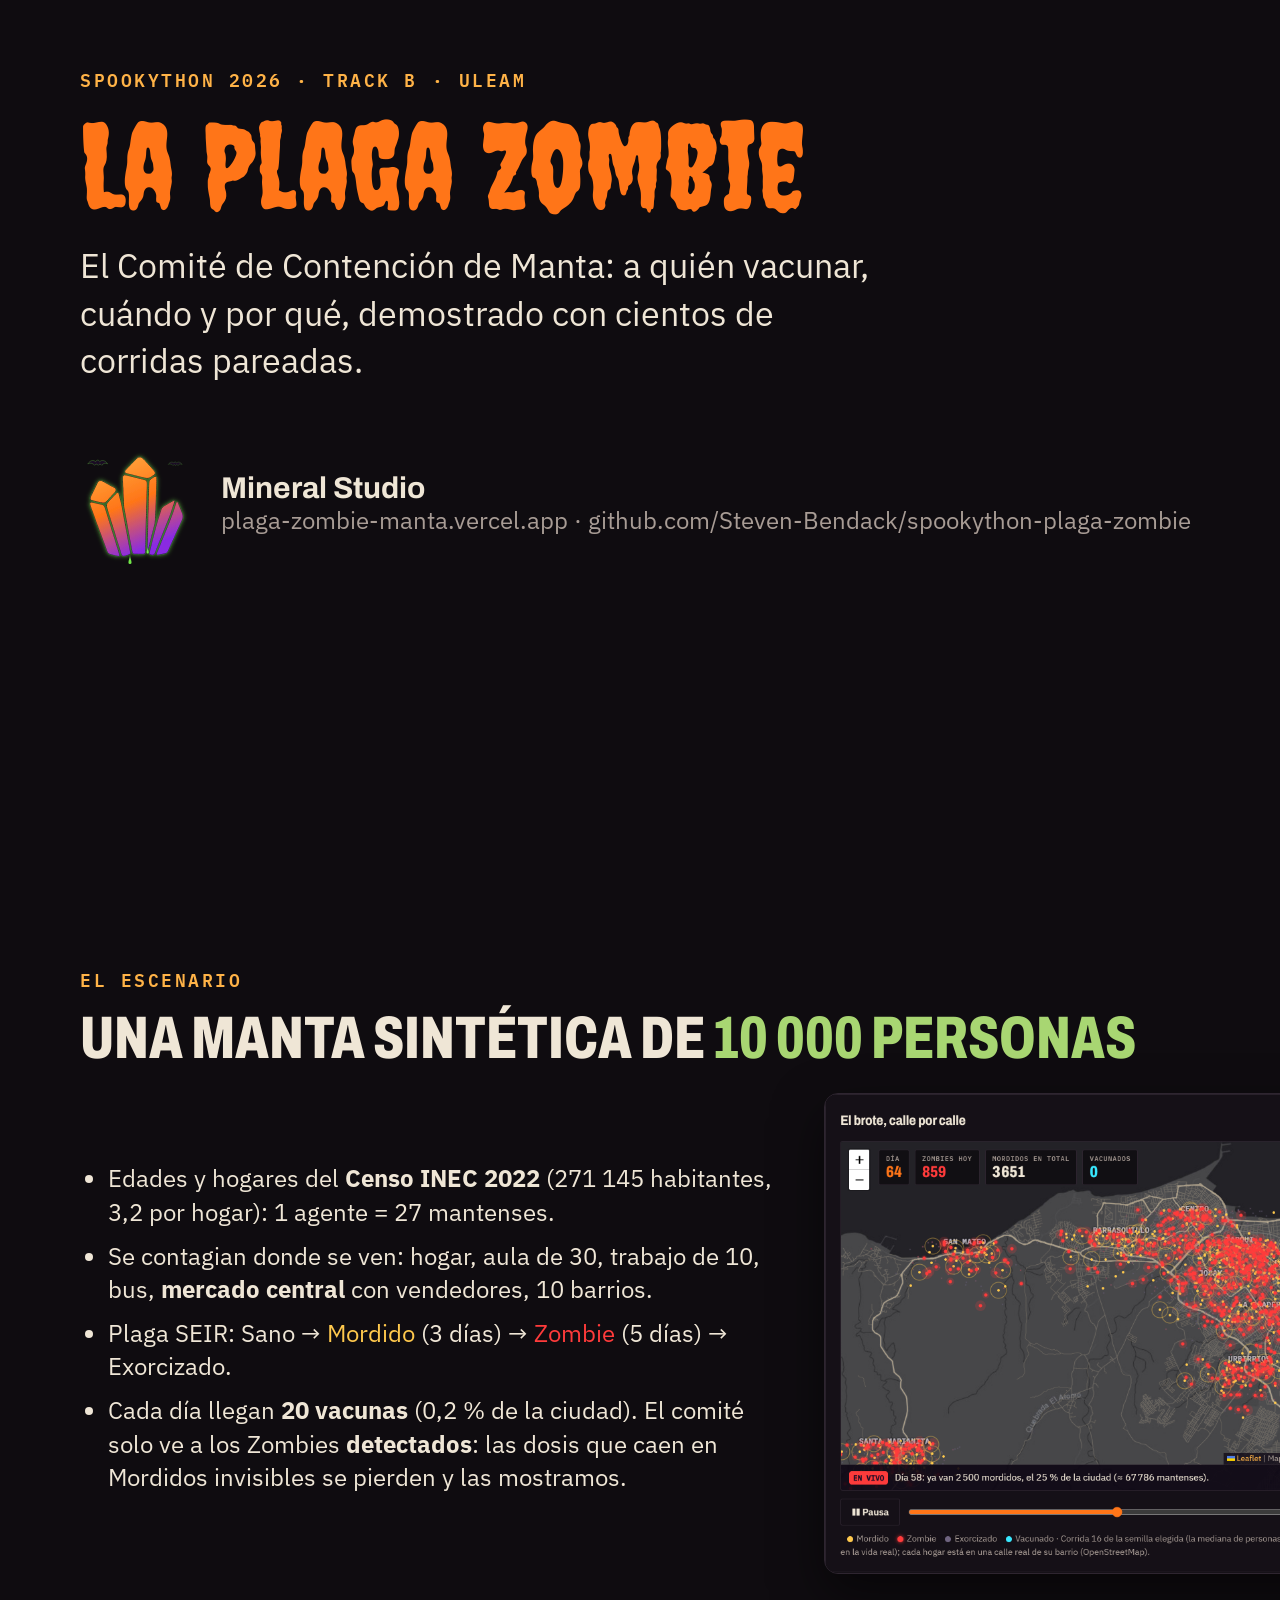
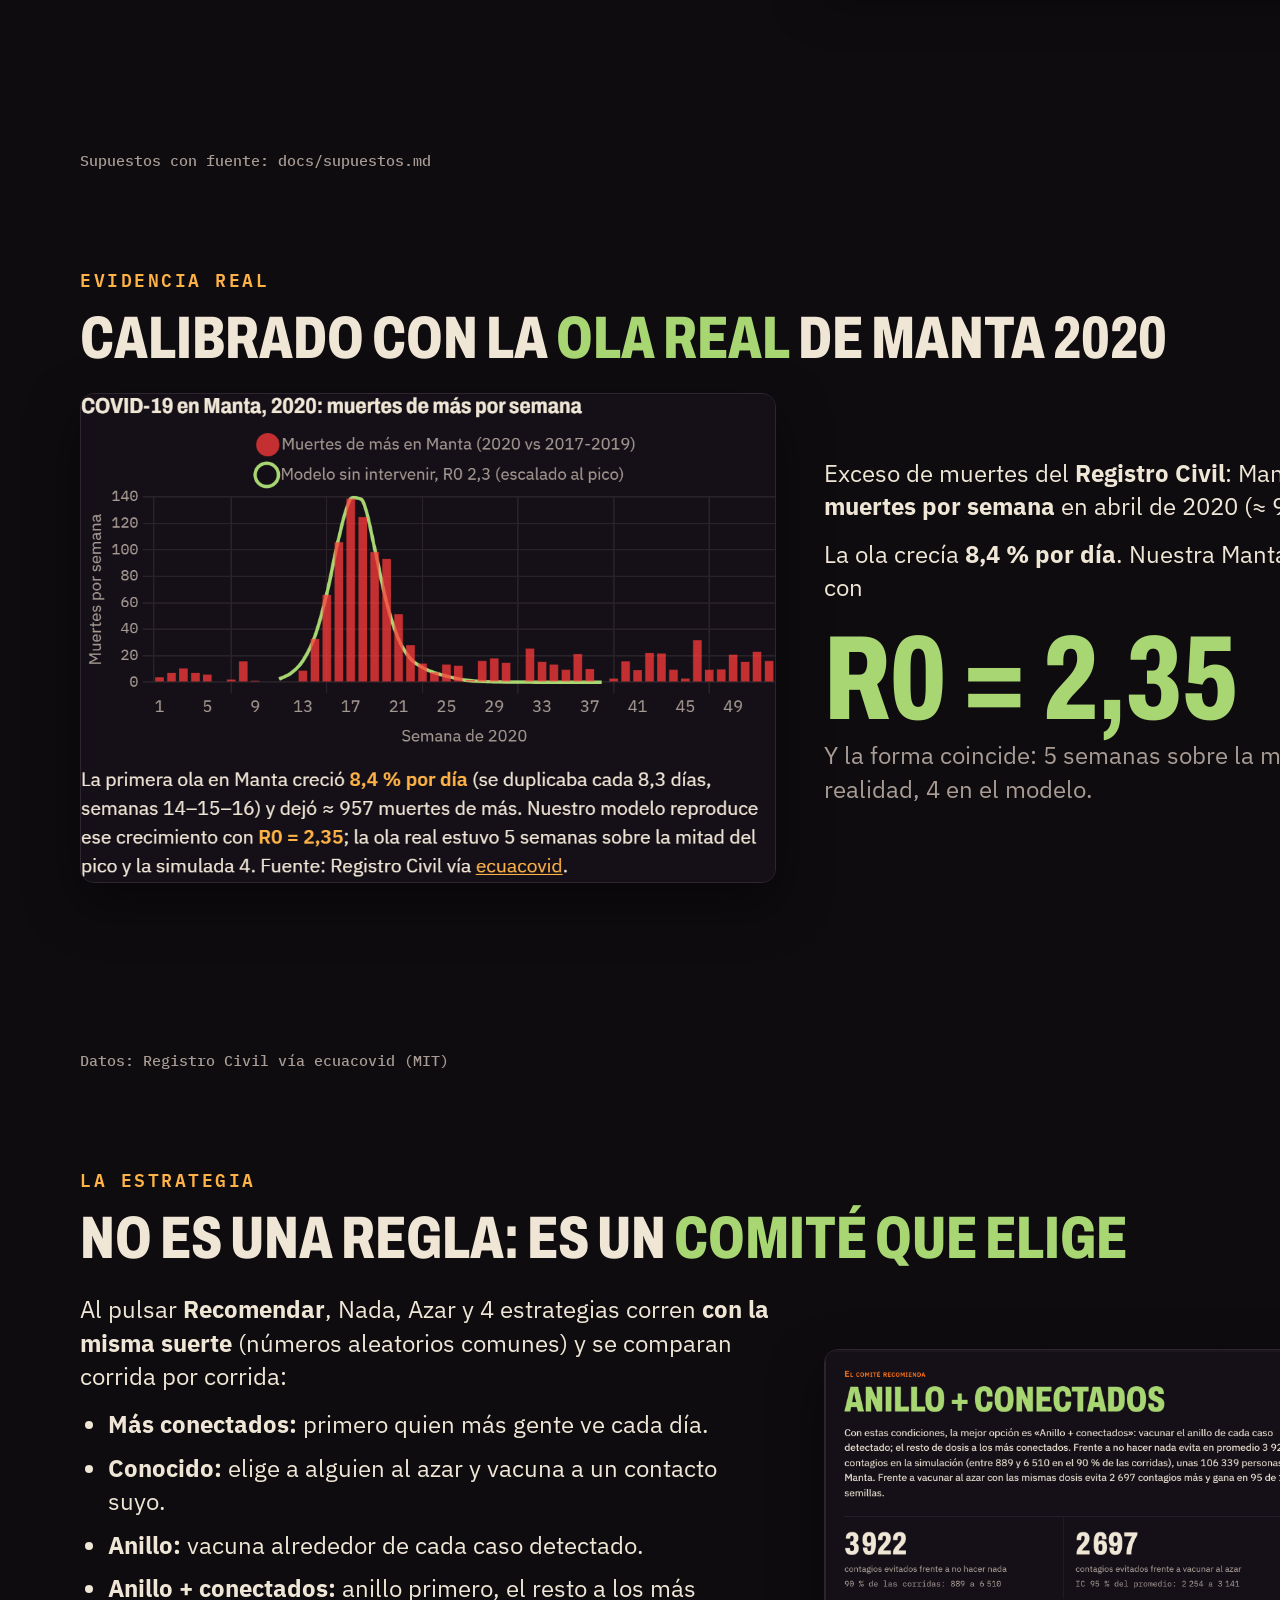
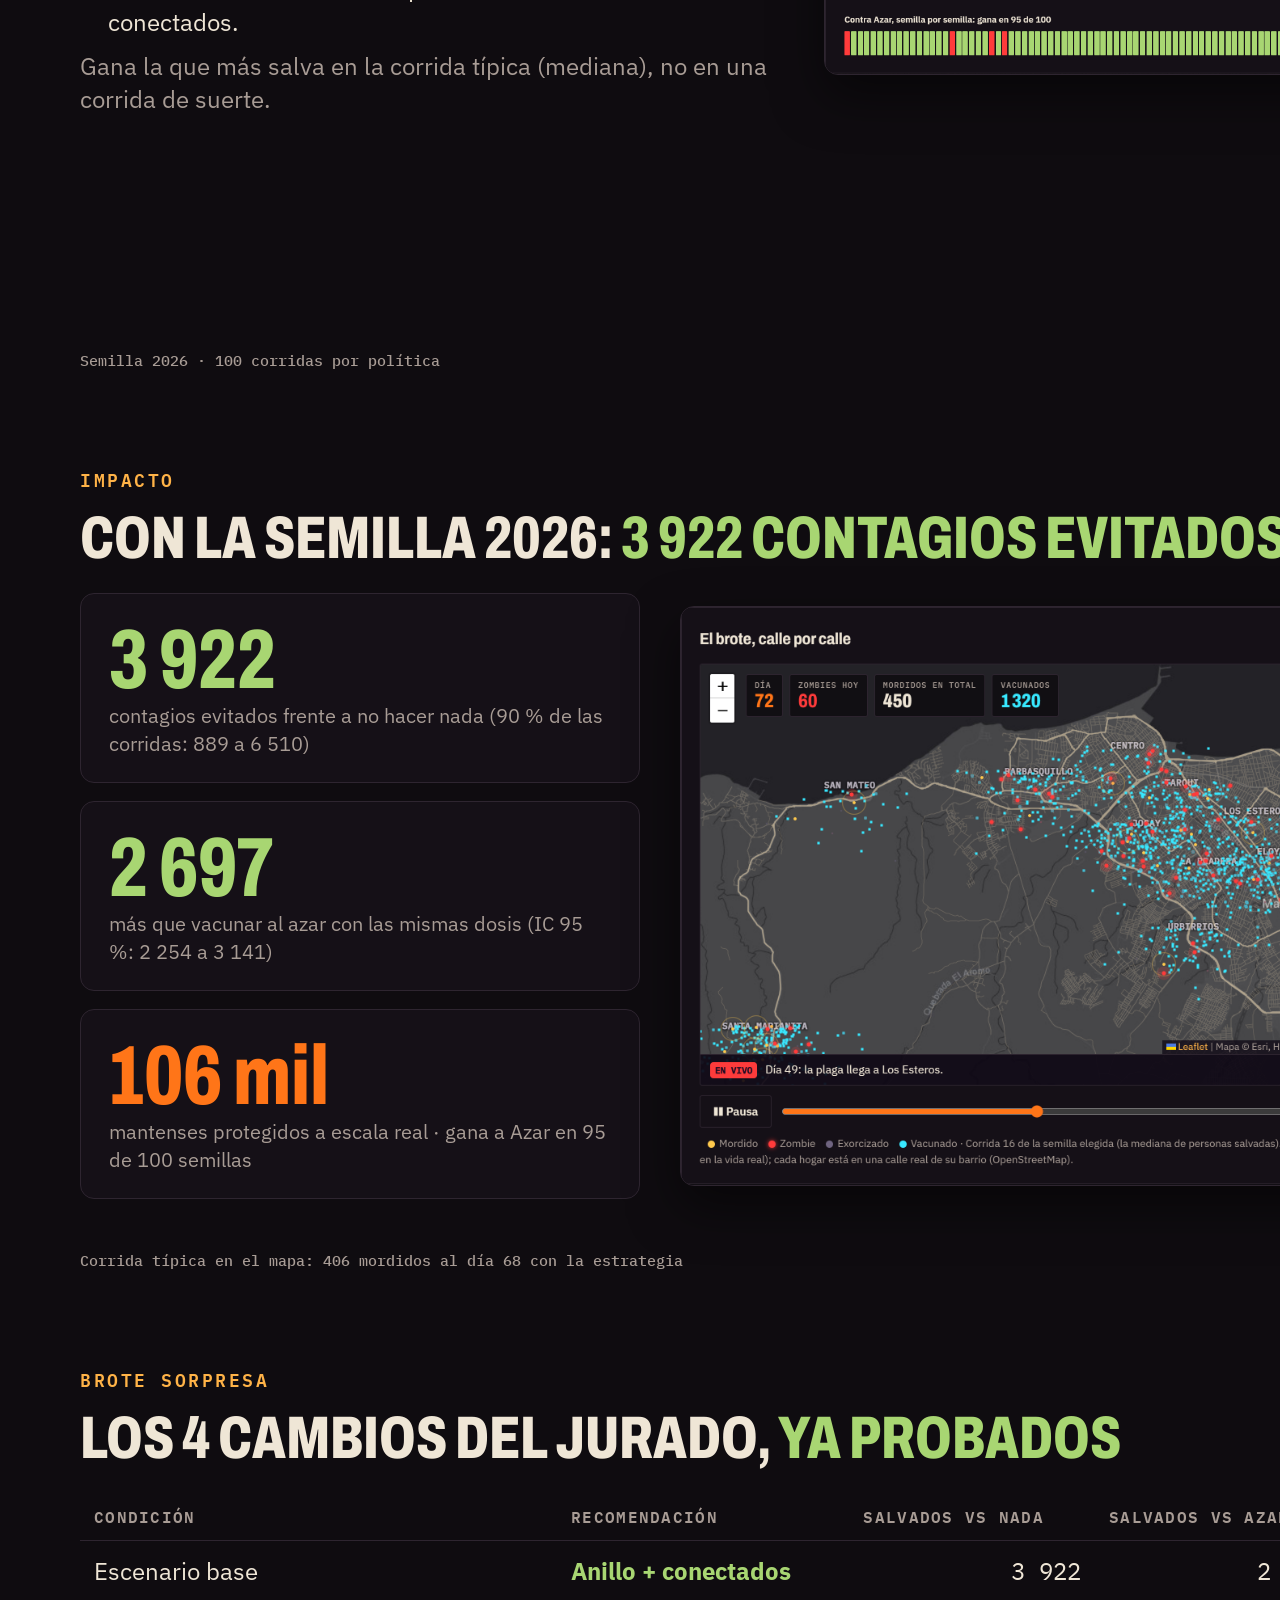
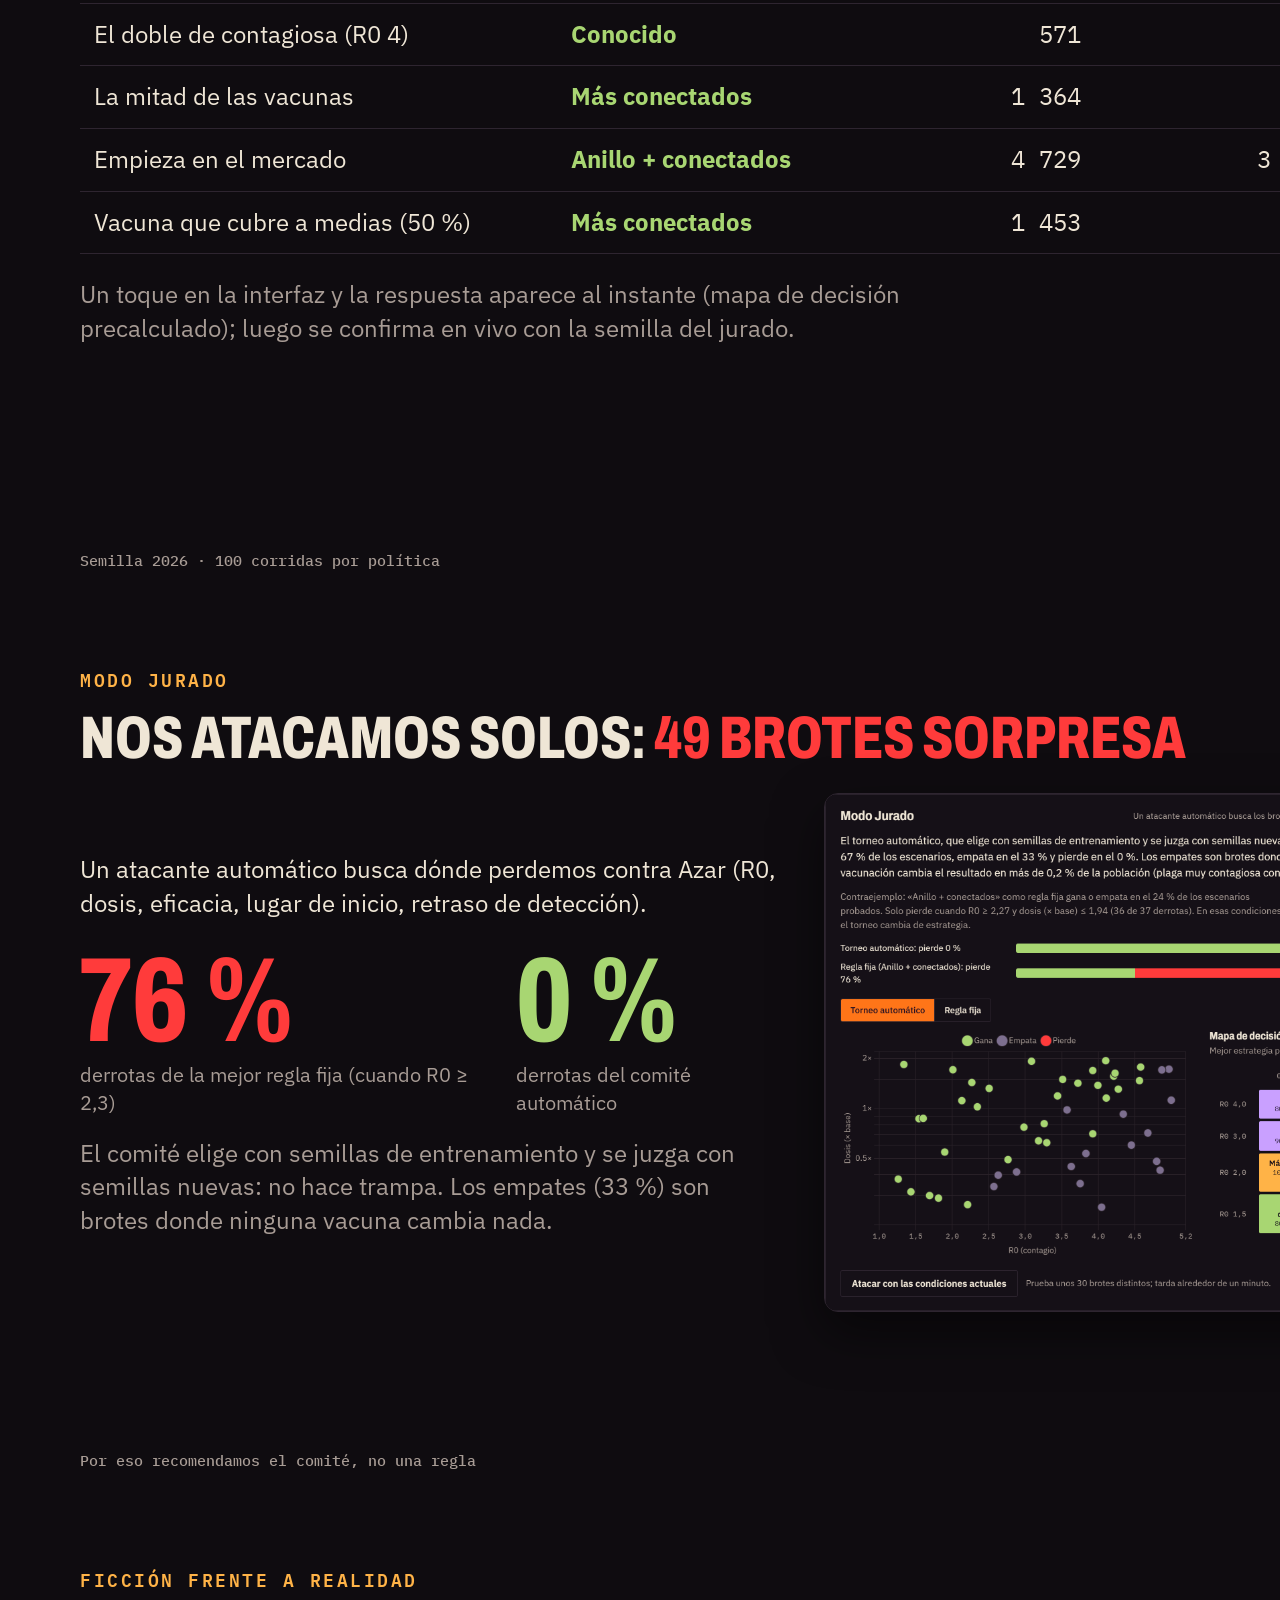
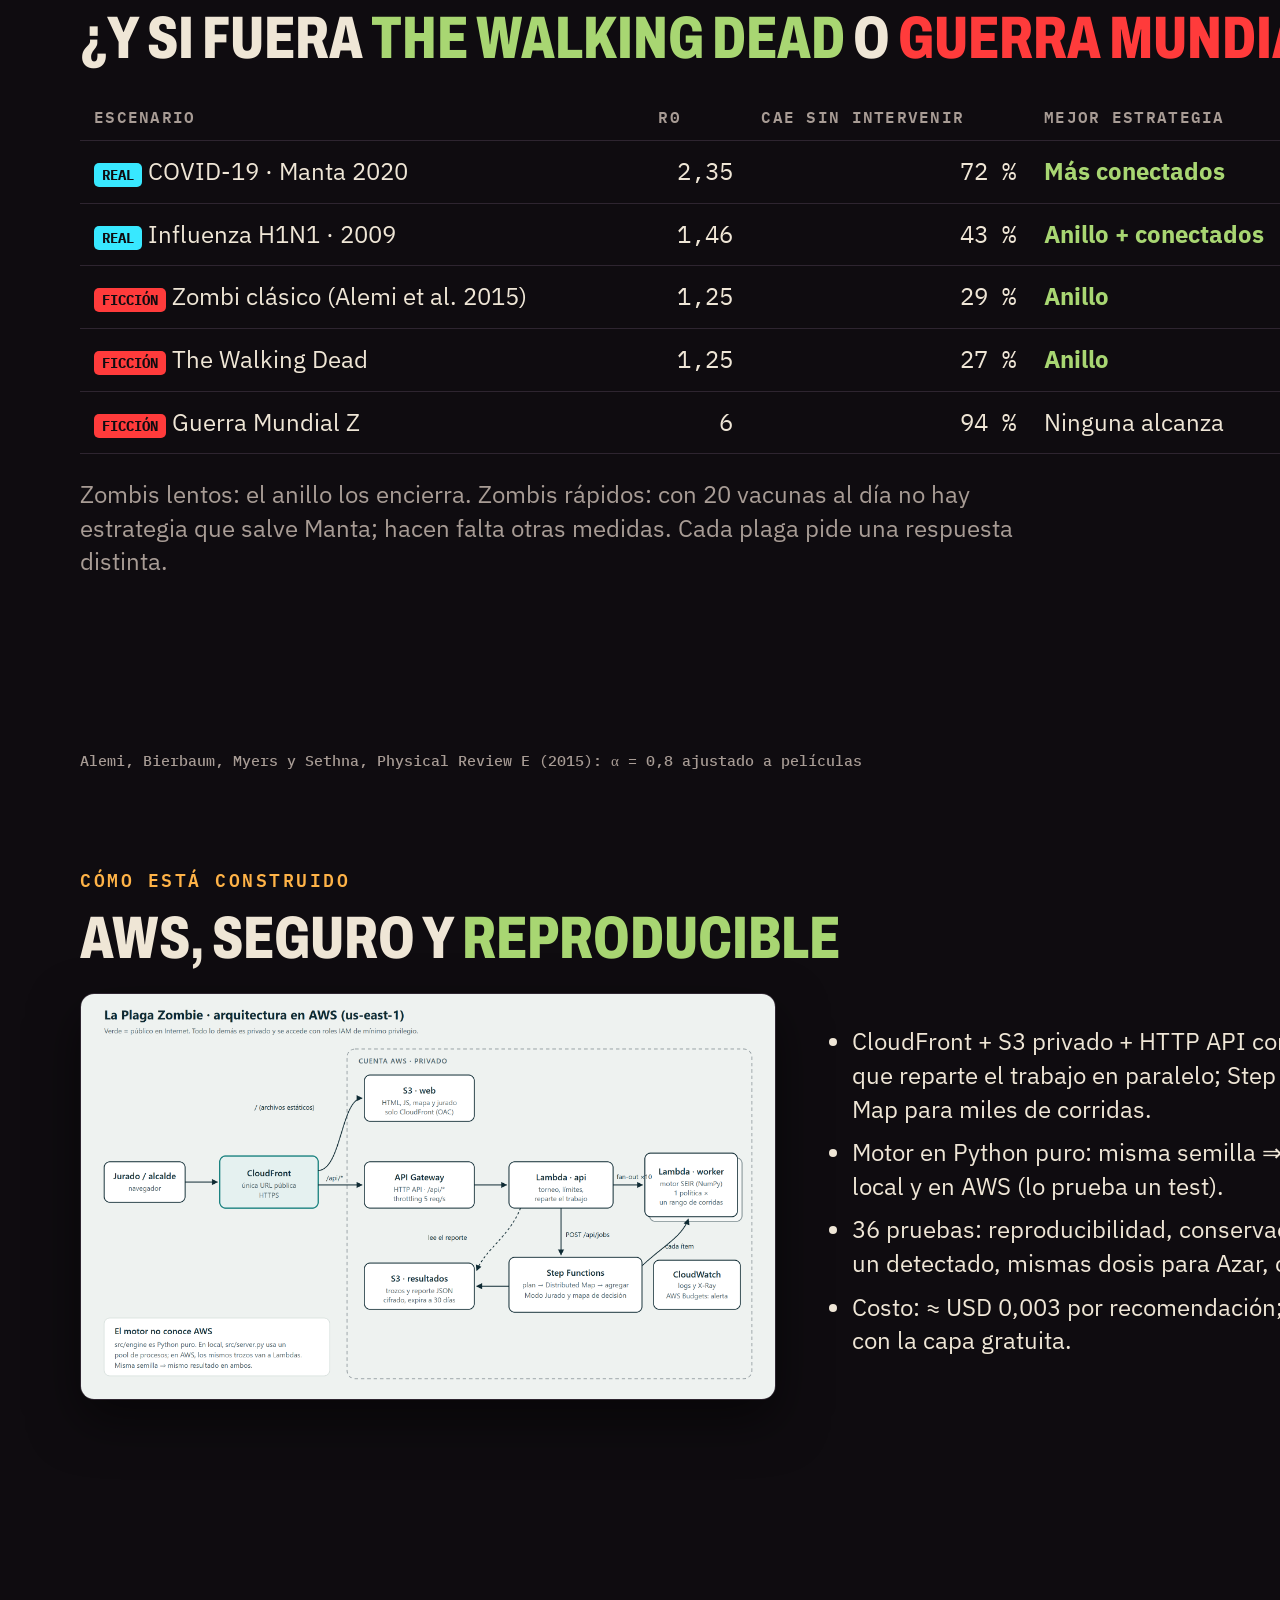
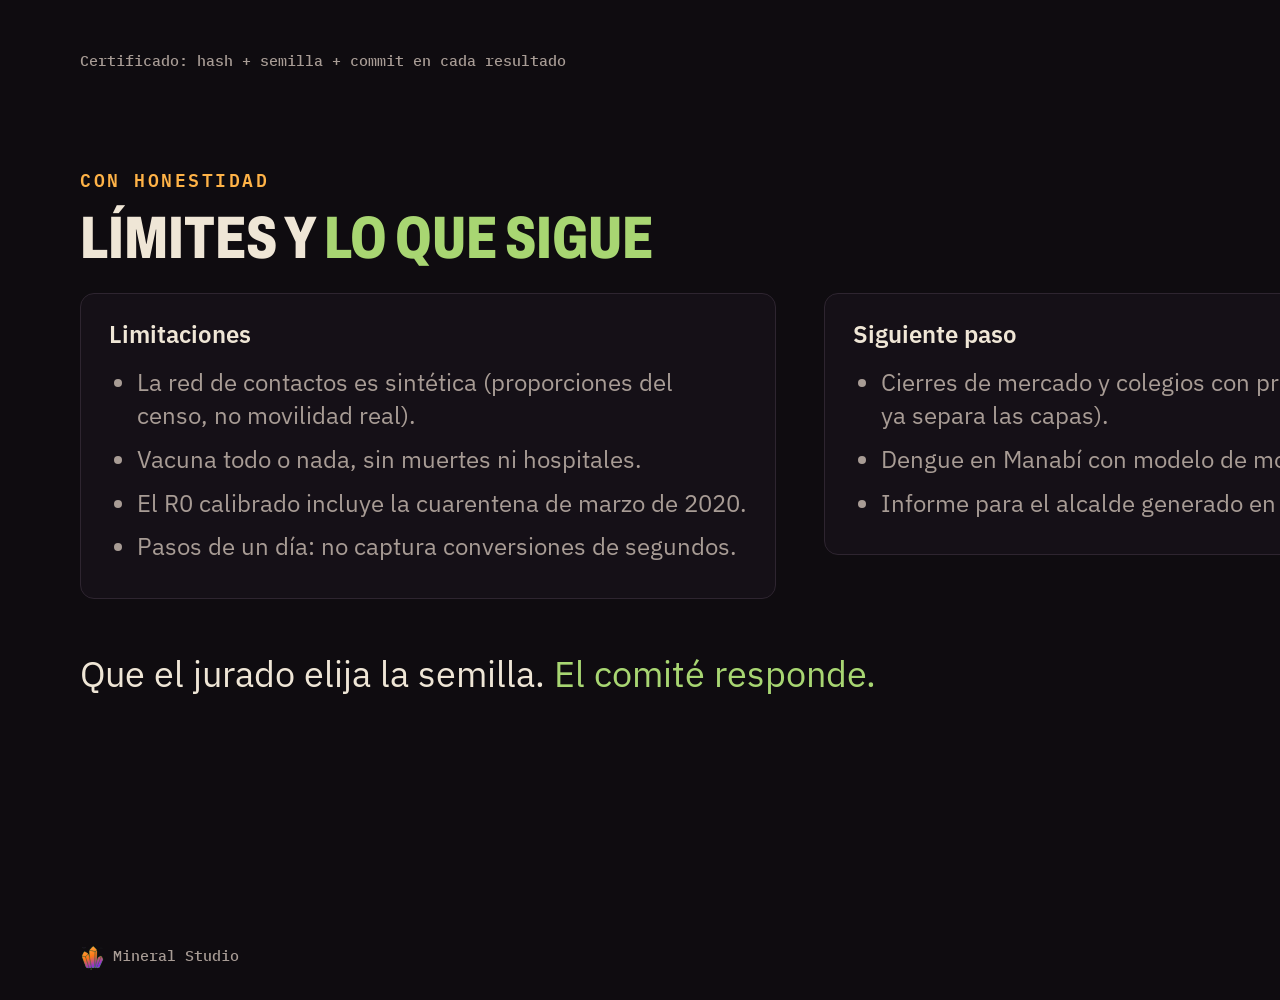
==== docs/pitch/pitch.html @ 5e02d090 "docs: pitch refreshed with the street map and the quieter palette" ====
<!doctype html>
<html lang="es">
<head>
<meta charset="utf-8">
<title>La Plaga Zombie · Pitch</title>
<link href="https://fonts.googleapis.com/css2?family=Archivo:wdth,wght@62..125,400..900&family=Creepster&family=IBM+Plex+Mono:wght@400;500&family=IBM+Plex+Sans:wght@400;500;600&display=swap" rel="stylesheet">
<style>
  @page { size: 1600px 900px; margin: 0; }
  :root { --night:#0f0c10; --card:#151017; --line:#2e2530; --ink:#efe6d6; --soft:#a89c95;
          --pumpkin:#ff7518; --pumpkin2:#ffb347; --ecto:#a8d672; --blood:#ff3b3b; --vax:#38e8ff; }
  * { box-sizing: border-box; }
  body { margin: 0; background: var(--night); color: var(--ink); font: 400 24px/1.4 "IBM Plex Sans", sans-serif; }
  .slide { width: 1600px; height: 900px; padding: 64px 80px; position: relative; overflow: hidden; page-break-after: always;
           background: var(--night); }
  .eyebrow { font: 600 18px "IBM Plex Mono", monospace; letter-spacing: .14em; text-transform: uppercase; color: var(--pumpkin2); }
  h1 { font: 400 120px/0.95 "Creepster", cursive; color: var(--pumpkin); margin: 10px 0 20px; }
  h2 { font: 800 60px/1.02 "Archivo", sans-serif; font-stretch: 72%; text-transform: uppercase; margin: 10px 0 24px; }
  h2 em { font-style: normal; color: var(--ecto); }
  h2 .red { color: var(--blood); }
  p { margin: 0 0 14px; max-width: 70ch; }
  .soft { color: var(--soft); }
  .big { font: 800 120px/1 "Archivo"; font-stretch: 70%; color: var(--ecto); }
  .big--red { color: var(--blood); }
  .label { font-size: 20px; color: var(--soft); }
  .grid2 { display: grid; grid-template-columns: 1fr 1fr; gap: 48px; align-items: center; }
  .grid3 { display: grid; grid-template-columns: repeat(3, 1fr); gap: 32px; }
  .shot { width: 100%; border-radius: 14px; border: 1px solid var(--line); box-shadow: 0 20px 50px rgba(0,0,0,.5); }
  .card { background: var(--card); border: 1px solid var(--line); border-radius: 14px; padding: 24px 28px; }
  table { border-collapse: collapse; width: 100%; font-size: 24px; }
  th { text-align: left; font: 600 16px "IBM Plex Mono"; letter-spacing: .08em; text-transform: uppercase; color: var(--soft); padding: 10px 14px; border-bottom: 1px solid var(--line); }
  td { padding: 14px; border-bottom: 1px solid var(--line); }
  td.num { text-align: right; font-family: "IBM Plex Mono"; }
  td strong { color: var(--ecto); }
  .foot { position: absolute; left: 80px; right: 80px; bottom: 30px; display: flex; justify-content: space-between; font: 500 15px "IBM Plex Mono"; color: var(--soft); }
  .foot img { height: 26px; vertical-align: middle; margin-right: 8px; }
  ul { margin: 0; padding-left: 28px; } li { margin-bottom: 10px; }
  .tag { display:inline-block; font: 700 14px "IBM Plex Mono"; padding: 3px 8px; border-radius: 5px; color: var(--night); }
  .tag--real { background: var(--vax); } .tag--fic { background: var(--blood); }
</style>
</head>
<body>

<!-- 1 -->
<section class="slide">
  <p class="eyebrow">SpookyThon 2026 · Track B · ULEAM</p>
  <h1>La Plaga Zombie</h1>
  <p style="font-size:34px;max-width:40ch">El Comité de Contención de Manta: a quién vacunar, cuándo y por qué, demostrado con cientos de corridas pareadas.</p>
  <div style="display:flex;gap:28px;align-items:center;margin-top:60px">
    <img src="../../src/web/assets/mineral-halloween.svg" style="height:120px" alt="">
    <div><div style="font:700 30px Archivo">Mineral Studio</div><div class="soft">plaga-zombie-manta.vercel.app · github.com/Steven-Bendack/spookython-plaga-zombie</div></div>
  </div>
</section>

<!-- 2 -->
<section class="slide">
  <p class="eyebrow">El escenario</p>
  <h2>Una Manta sintética de <em>10 000 personas</em></h2>
  <div class="grid2">
    <div>
      <ul>
        <li>Edades y hogares del <strong>Censo INEC 2022</strong> (271 145 habitantes, 3,2 por hogar): 1 agente = 27 mantenses.</li>
        <li>Se contagian donde se ven: hogar, aula de 30, trabajo de 10, bus, <strong>mercado central</strong> con vendedores, 10 barrios.</li>
        <li>Plaga SEIR: Sano → <span style="color:#ffc94d">Mordido</span> (3 días) → <span style="color:var(--blood)">Zombie</span> (5 días) → Exorcizado.</li>
        <li>Cada día llegan <strong>20 vacunas</strong> (0,2 % de la ciudad). El comité solo ve a los Zombies <strong>detectados</strong>: las dosis que caen en Mordidos invisibles se pierden y las mostramos.</li>
      </ul>
    </div>
    <img class="shot" src="img/map_none.png" alt="Mapa de Manta sin intervenir">
  </div>
  <div class="foot"><span>Supuestos con fuente: docs/supuestos.md</span><span>2</span></div>
</section>

<!-- 3 -->
<section class="slide">
  <p class="eyebrow">Evidencia real</p>
  <h2>Calibrado con la <em>ola real</em> de Manta 2020</h2>
  <div class="grid2">
    <img class="shot" src="img/real.png" alt="Exceso de muertes en Manta 2020 y curva del modelo">
    <div>
      <p>Exceso de muertes del <strong>Registro Civil</strong>: Manta pasó de 30 a <strong>169 muertes por semana</strong> en abril de 2020 (≈ 957 de más).</p>
      <p>La ola crecía <strong>8,4 % por día</strong>. Nuestra Manta reproduce ese ritmo con</p>
      <div class="big">R0 = 2,35</div>
      <p class="soft">Y la forma coincide: 5 semanas sobre la mitad del pico en la realidad, 4 en el modelo.</p>
    </div>
  </div>
  <div class="foot"><span>Datos: Registro Civil vía ecuacovid (MIT)</span><span>3</span></div>
</section>

<!-- 4 -->
<section class="slide">
  <p class="eyebrow">La estrategia</p>
  <h2>No es una regla: es un <em>comité que elige</em></h2>
  <div class="grid2">
    <div>
      <p>Al pulsar <strong>Recomendar</strong>, Nada, Azar y 4 estrategias corren <strong>con la misma suerte</strong> (números aleatorios comunes) y se comparan corrida por corrida:</p>
      <ul>
        <li><strong>Más conectados:</strong> primero quien más gente ve cada día.</li>
        <li><strong>Conocido:</strong> elige a alguien al azar y vacuna a un contacto suyo.</li>
        <li><strong>Anillo:</strong> vacuna alrededor de cada caso detectado.</li>
        <li><strong>Anillo + conectados:</strong> anillo primero, el resto a los más conectados.</li>
      </ul>
      <p class="soft">Gana la que más salva en la corrida típica (mediana), no en una corrida de suerte.</p>
    </div>
    <img class="shot" src="img/verdict.png" alt="Recomendación">
  </div>
  <div class="foot"><span>Semilla 2026 · 100 corridas por política</span><span>4</span></div>
</section>

<!-- 5 -->
<section class="slide">
  <p class="eyebrow">Impacto</p>
  <h2>Con la semilla 2026: <em>3 922 contagios evitados</em></h2>
  <div class="grid2" style="grid-template-columns:0.8fr 1.2fr;gap:40px">
    <div style="display:grid;gap:18px">
      <div class="card"><div class="big" style="font-size:84px">3 922</div><div class="label">contagios evitados frente a no hacer nada (90 % de las corridas: 889 a 6 510)</div></div>
      <div class="card"><div class="big" style="font-size:84px">2 697</div><div class="label">más que vacunar al azar con las mismas dosis (IC 95 %: 2 254 a 3 141)</div></div>
      <div class="card"><div class="big" style="font-size:84px;color:var(--pumpkin)">106 mil</div><div class="label">mantenses protegidos a escala real · gana a Azar en 95 de 100 semillas</div></div>
    </div>
    <img class="shot" src="img/map_strategy.png" alt="Mapa con la estrategia">
  </div>
  <div class="foot"><span>Corrida típica en el mapa: 406 mordidos al día 68 con la estrategia</span><span>5</span></div>
</section>

<!-- 6 -->
<section class="slide">
  <p class="eyebrow">Brote Sorpresa</p>
  <h2>Los 4 cambios del jurado, <em>ya probados</em></h2>
  <table>
    <thead><tr><th>Condición</th><th>Recomendación</th><th class="num">Salvados vs Nada</th><th class="num">Salvados vs Azar</th><th class="num">Gana a Azar</th></tr></thead>
    <tbody>
      <tr><td>Escenario base</td><td><strong>Anillo + conectados</strong></td><td class="num">3 922</td><td class="num">2 697</td><td class="num">95 %</td></tr>
      <tr><td>El doble de contagiosa (R0 4)</td><td><strong>Conocido</strong></td><td class="num">571</td><td class="num">45</td><td class="num">92 %</td></tr>
      <tr><td>La mitad de las vacunas</td><td><strong>Más conectados</strong></td><td class="num">1 364</td><td class="num">759</td><td class="num">99 %</td></tr>
      <tr><td>Empieza en el mercado</td><td><strong>Anillo + conectados</strong></td><td class="num">4 729</td><td class="num">3 438</td><td class="num">99 %</td></tr>
      <tr><td>Vacuna que cubre a medias (50 %)</td><td><strong>Más conectados</strong></td><td class="num">1 453</td><td class="num">781</td><td class="num">99 %</td></tr>
    </tbody>
  </table>
  <p class="soft" style="margin-top:24px">Un toque en la interfaz y la respuesta aparece al instante (mapa de decisión precalculado); luego se confirma en vivo con la semilla del jurado.</p>
  <div class="foot"><span>Semilla 2026 · 100 corridas por política</span><span>6</span></div>
</section>

<!-- 7 -->
<section class="slide">
  <p class="eyebrow">Modo Jurado</p>
  <h2>Nos atacamos solos: <span class="red">49 brotes sorpresa</span></h2>
  <div class="grid2">
    <div>
      <p>Un atacante automático busca dónde perdemos contra Azar (R0, dosis, eficacia, lugar de inicio, retraso de detección).</p>
      <div style="display:flex;gap:40px;margin:20px 0">
        <div><div class="big big--red">76 %</div><div class="label">derrotas de la mejor regla fija (cuando R0 ≥ 2,3)</div></div>
        <div><div class="big">0 %</div><div class="label">derrotas del comité automático</div></div>
      </div>
      <p class="soft">El comité elige con semillas de entrenamiento y se juzga con semillas nuevas: no hace trampa. Los empates (33 %) son brotes donde ninguna vacuna cambia nada.</p>
    </div>
    <img class="shot" src="img/jury.png" alt="Modo Jurado">
  </div>
  <div class="foot"><span>Por eso recomendamos el comité, no una regla</span><span>7</span></div>
</section>

<!-- 8 -->
<section class="slide">
  <p class="eyebrow">Ficción frente a realidad</p>
  <h2>¿Y si fuera <em>The Walking Dead</em> o <span class="red">Guerra Mundial Z</span>?</h2>
  <table>
    <thead><tr><th>Escenario</th><th class="num">R0</th><th class="num">Cae sin intervenir</th><th>Mejor estrategia</th><th class="num">Gana a Azar</th></tr></thead>
    <tbody>
      <tr><td><span class="tag tag--real">REAL</span> COVID-19 · Manta 2020</td><td class="num">2,35</td><td class="num">72 %</td><td><strong>Más conectados</strong></td><td class="num">100 %</td></tr>
      <tr><td><span class="tag tag--real">REAL</span> Influenza H1N1 · 2009</td><td class="num">1,46</td><td class="num">43 %</td><td><strong>Anillo + conectados</strong></td><td class="num">95 %</td></tr>
      <tr><td><span class="tag tag--fic">FICCIÓN</span> Zombi clásico (Alemi et al. 2015)</td><td class="num">1,25</td><td class="num">29 %</td><td><strong>Anillo</strong></td><td class="num">100 %</td></tr>
      <tr><td><span class="tag tag--fic">FICCIÓN</span> The Walking Dead</td><td class="num">1,25</td><td class="num">27 %</td><td><strong>Anillo</strong></td><td class="num">100 %</td></tr>
      <tr><td><span class="tag tag--fic">FICCIÓN</span> Guerra Mundial Z</td><td class="num">6</td><td class="num">94 %</td><td>Ninguna alcanza</td><td class="num">50 %</td></tr>
    </tbody>
  </table>
  <p class="soft" style="margin-top:24px">Zombis lentos: el anillo los encierra. Zombis rápidos: con 20 vacunas al día no hay estrategia que salve Manta; hacen falta otras medidas. Cada plaga pide una respuesta distinta.</p>
  <div class="foot"><span>Alemi, Bierbaum, Myers y Sethna, Physical Review E (2015): α = 0,8 ajustado a películas</span><span>8</span></div>
</section>

<!-- 9 -->
<section class="slide">
  <p class="eyebrow">Cómo está construido</p>
  <h2>AWS, seguro y <em>reproducible</em></h2>
  <div class="grid2">
    <img class="shot" src="../arquitectura.png" alt="Arquitectura">
    <div>
      <ul>
        <li>CloudFront + S3 privado + HTTP API con límites + Lambda que reparte el trabajo en paralelo; Step Functions Distributed Map para miles de corridas.</li>
        <li>Motor en Python puro: misma semilla ⇒ mismo resultado en local y en AWS (lo prueba un test).</li>
        <li>36 pruebas: reproducibilidad, conservación, nunca vacunar a un detectado, mismas dosis para Azar, calibración ±10 %.</li>
        <li>Costo: ≈ USD 0,003 por recomendación; ≈ USD 0,25 al mes con la capa gratuita.</li>
      </ul>
    </div>
  </div>
  <div class="foot"><span>Certificado: hash + semilla + commit en cada resultado</span><span>9</span></div>
</section>

<!-- 10 -->
<section class="slide">
  <p class="eyebrow">Con honestidad</p>
  <h2>Límites y <em>lo que sigue</em></h2>
  <div class="grid2" style="align-items:start">
    <div class="card">
      <p style="font-weight:600">Limitaciones</p>
      <ul class="soft">
        <li>La red de contactos es sintética (proporciones del censo, no movilidad real).</li>
        <li>Vacuna todo o nada, sin muertes ni hospitales.</li>
        <li>El R0 calibrado incluye la cuarentena de marzo de 2020.</li>
        <li>Pasos de un día: no captura conversiones de segundos.</li>
      </ul>
    </div>
    <div class="card">
      <p style="font-weight:600">Siguiente paso</p>
      <ul class="soft">
        <li>Cierres de mercado y colegios con presupuesto (la red ya separa las capas).</li>
        <li>Dengue en Manabí con modelo de mosquito.</li>
        <li>Informe para el alcalde generado en lenguaje simple.</li>
      </ul>
    </div>
  </div>
  <p style="font-size:36px;margin-top:50px">Que el jurado elija la semilla. <span style="color:var(--ecto)">El comité responde.</span></p>
  <div class="foot"><span><img src="../../src/web/assets/mineral-halloween.svg" alt="">Mineral Studio</span><span>10</span></div>
</section>

</body>
</html>
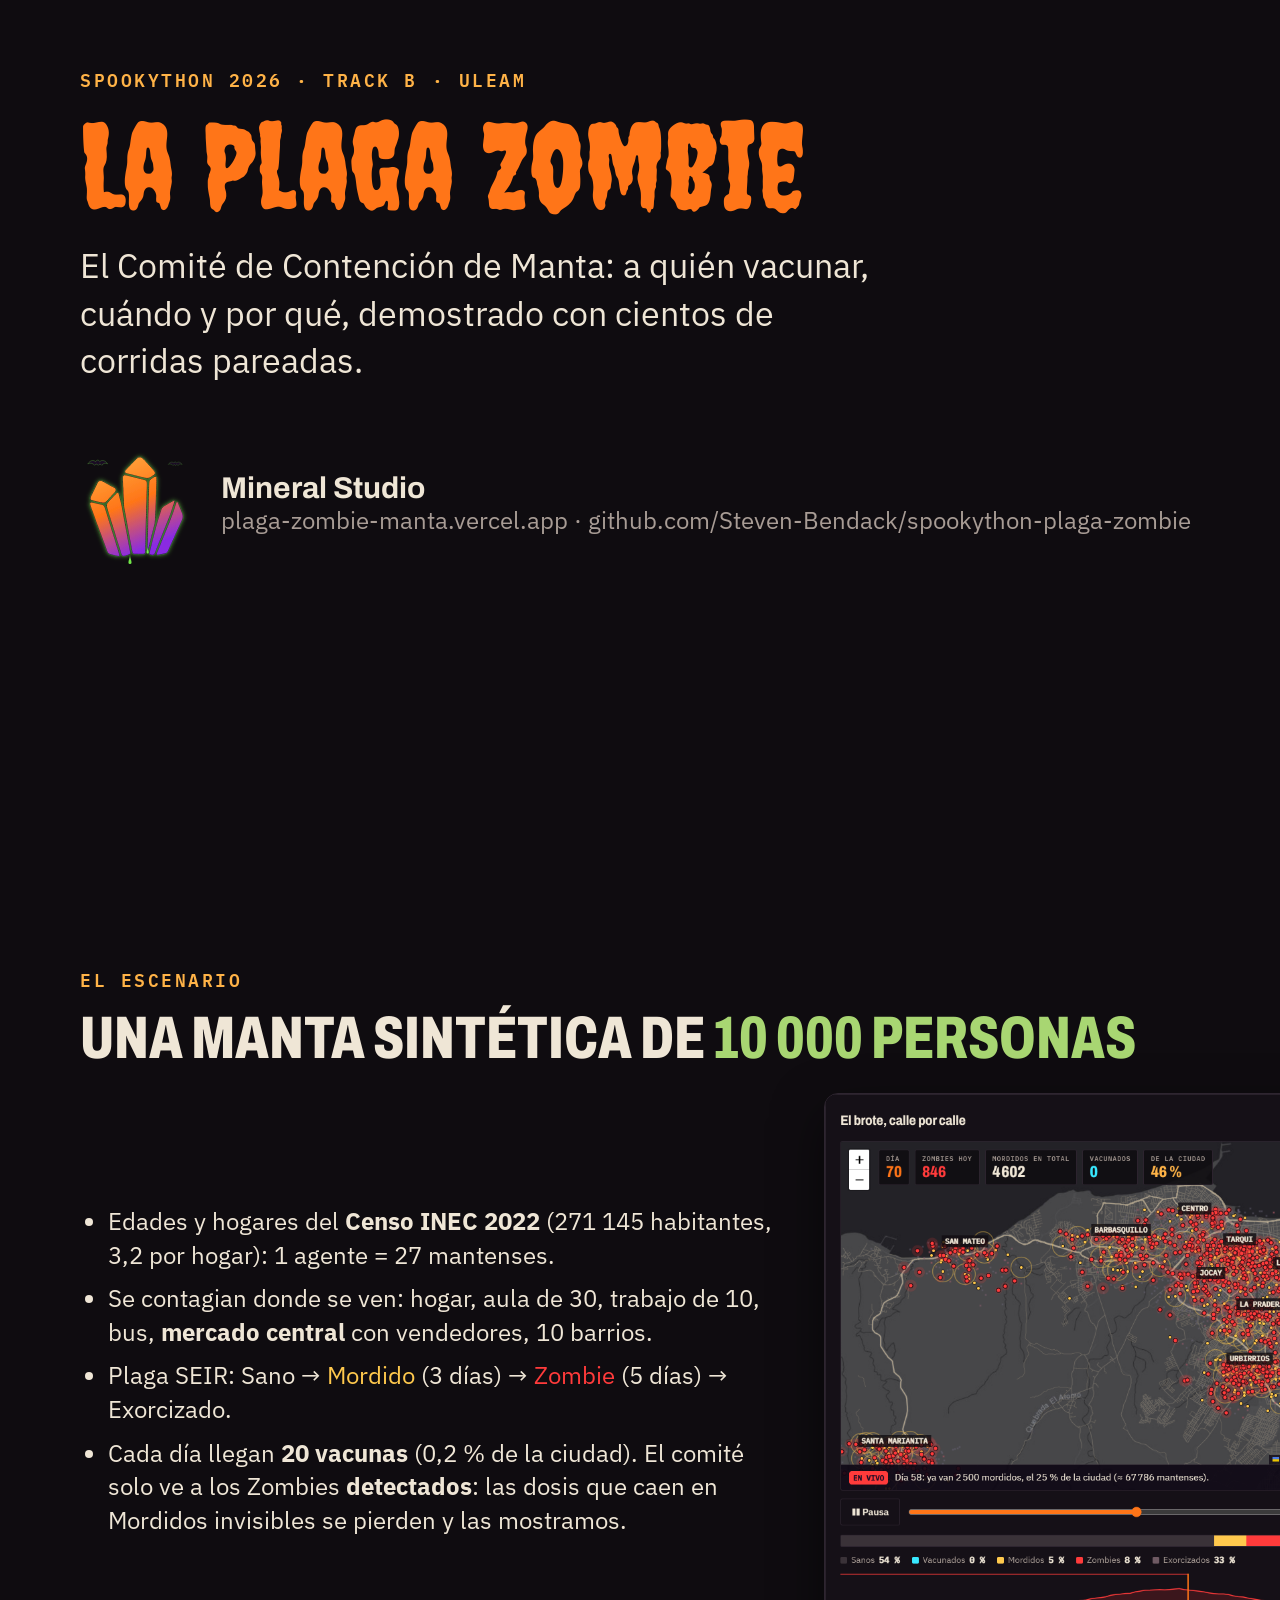
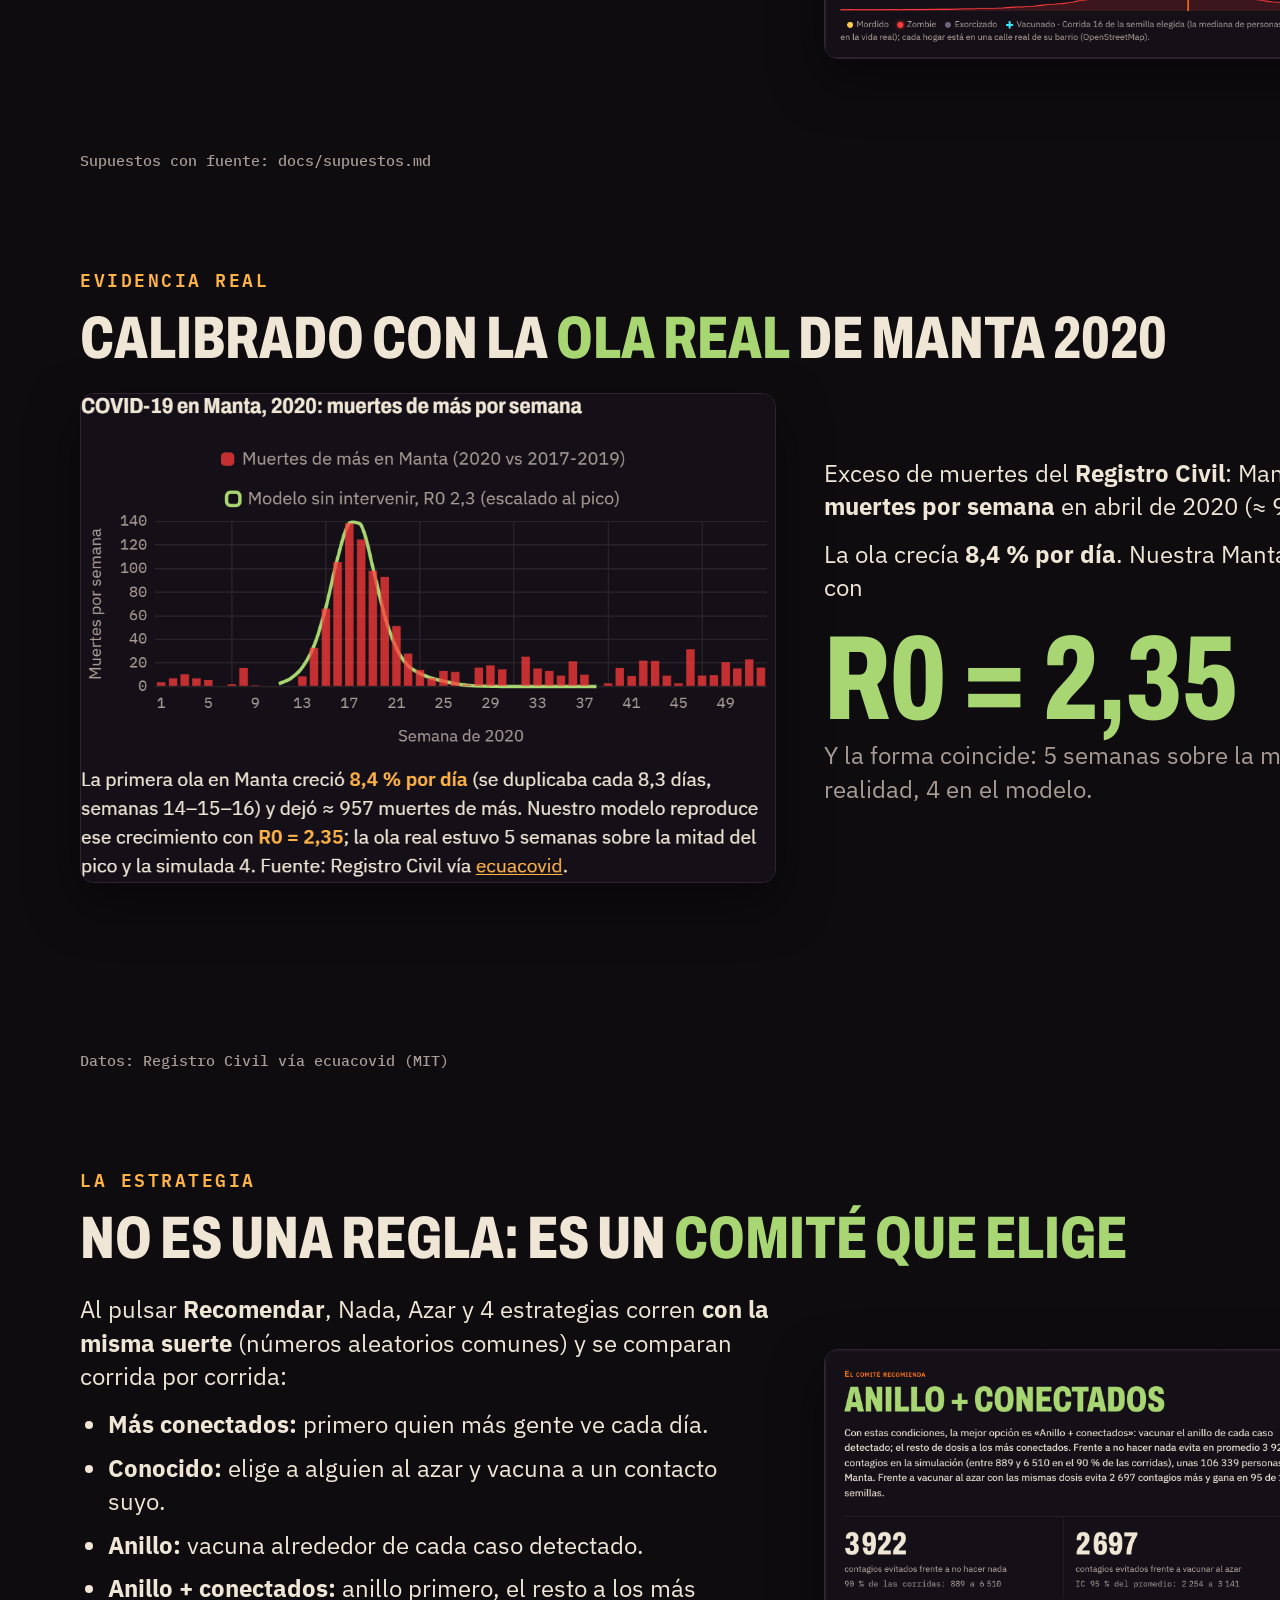
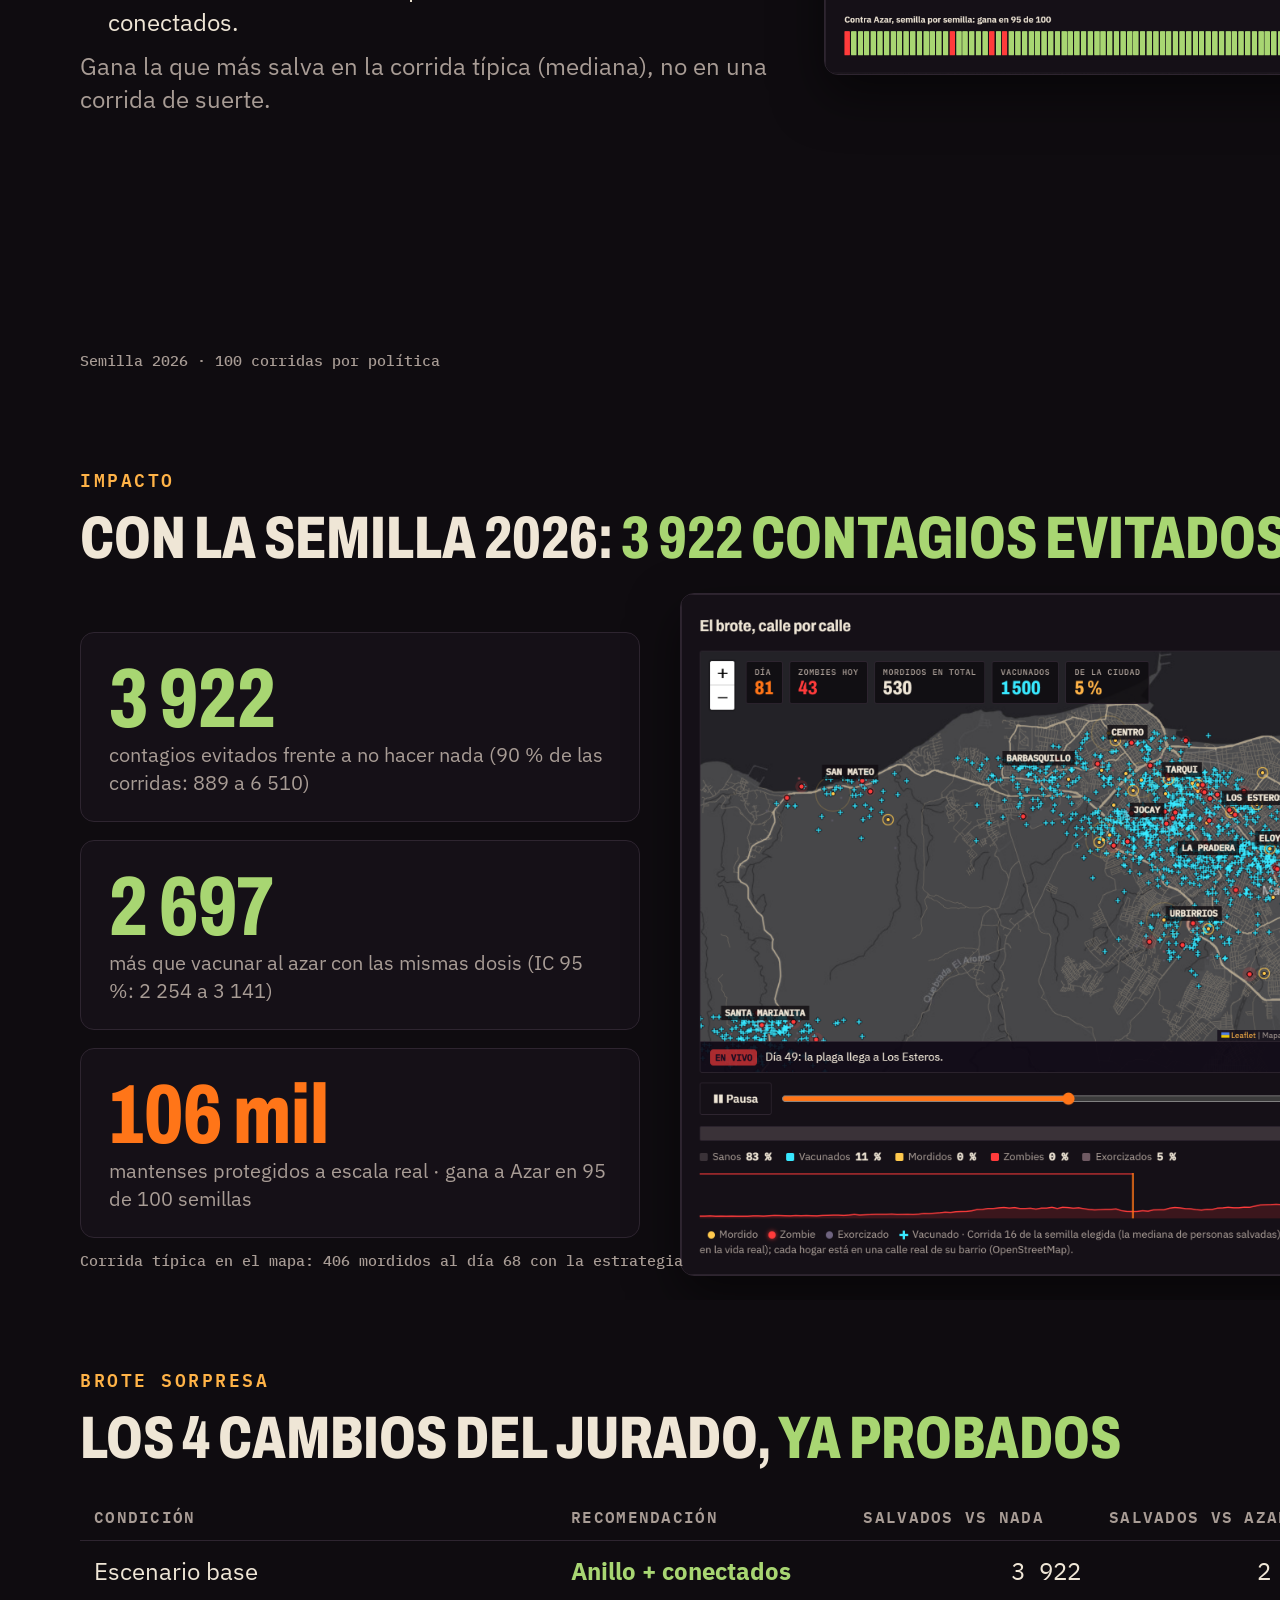
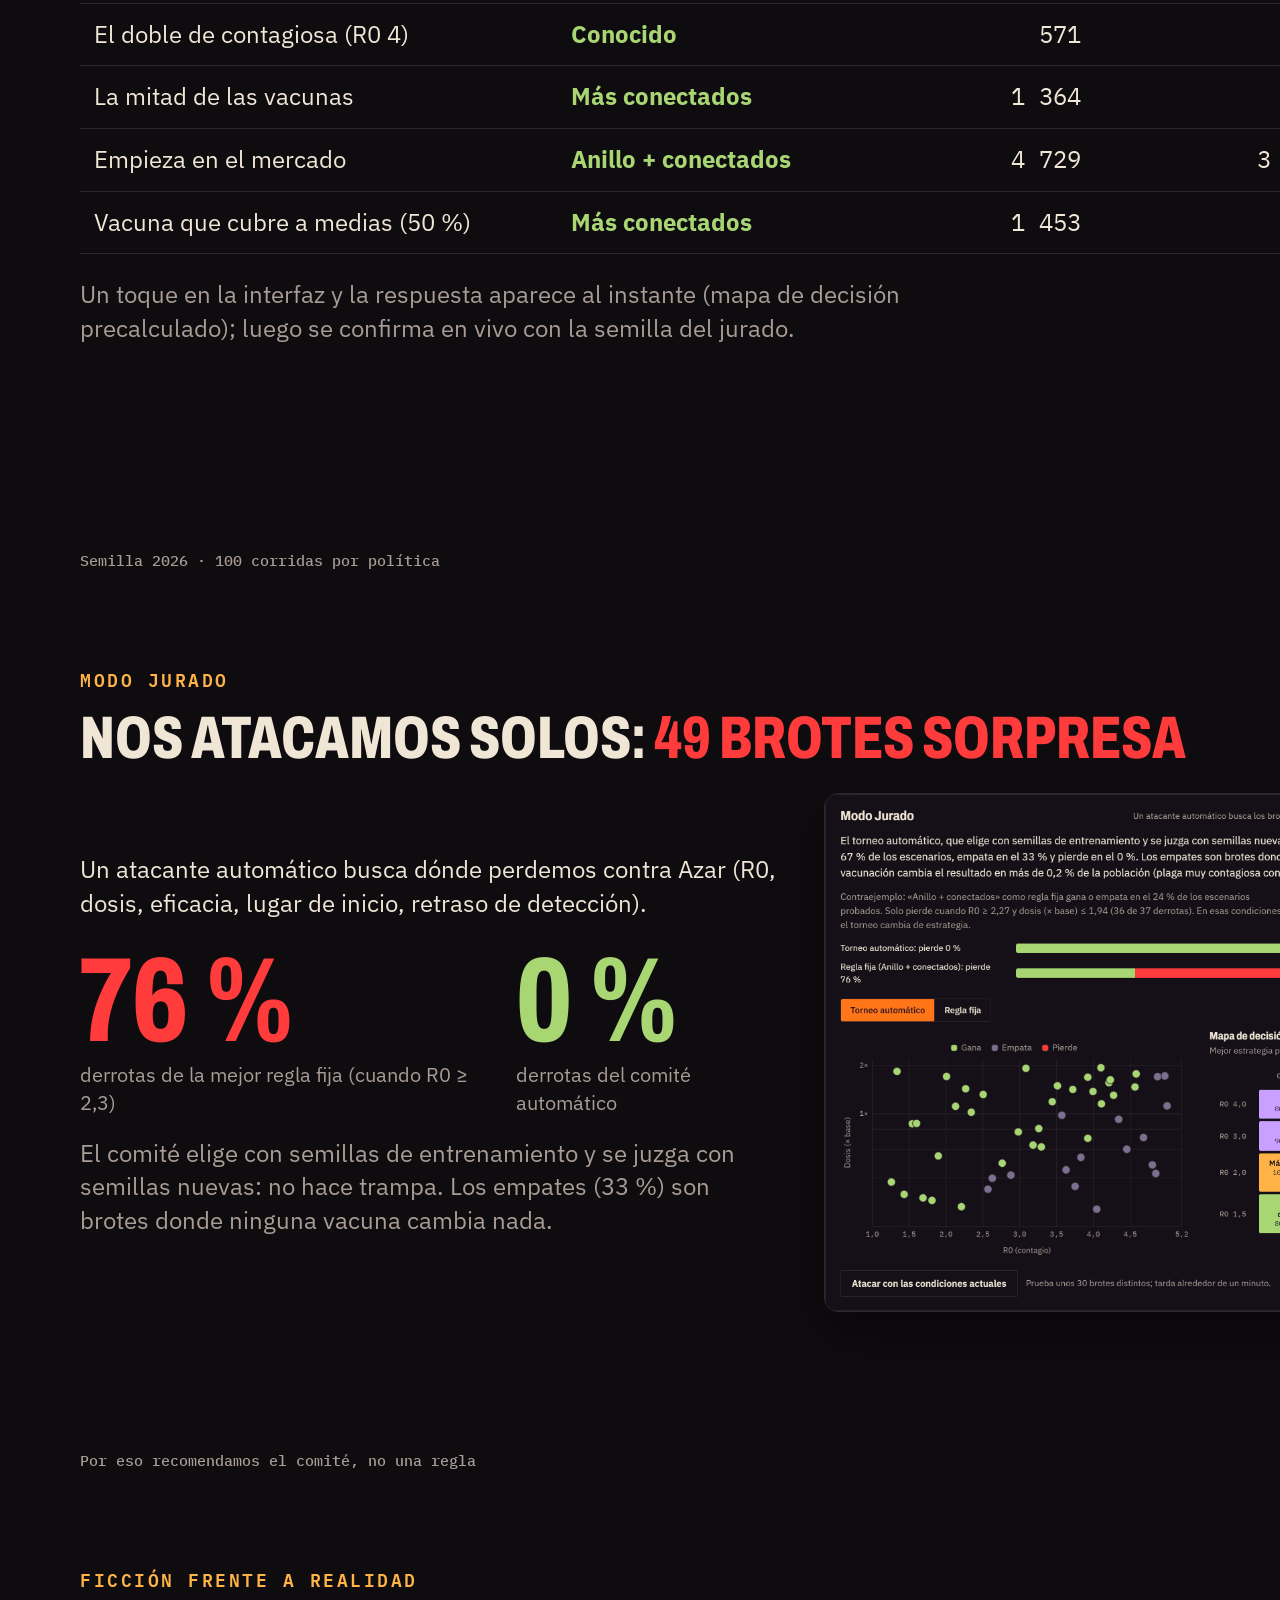
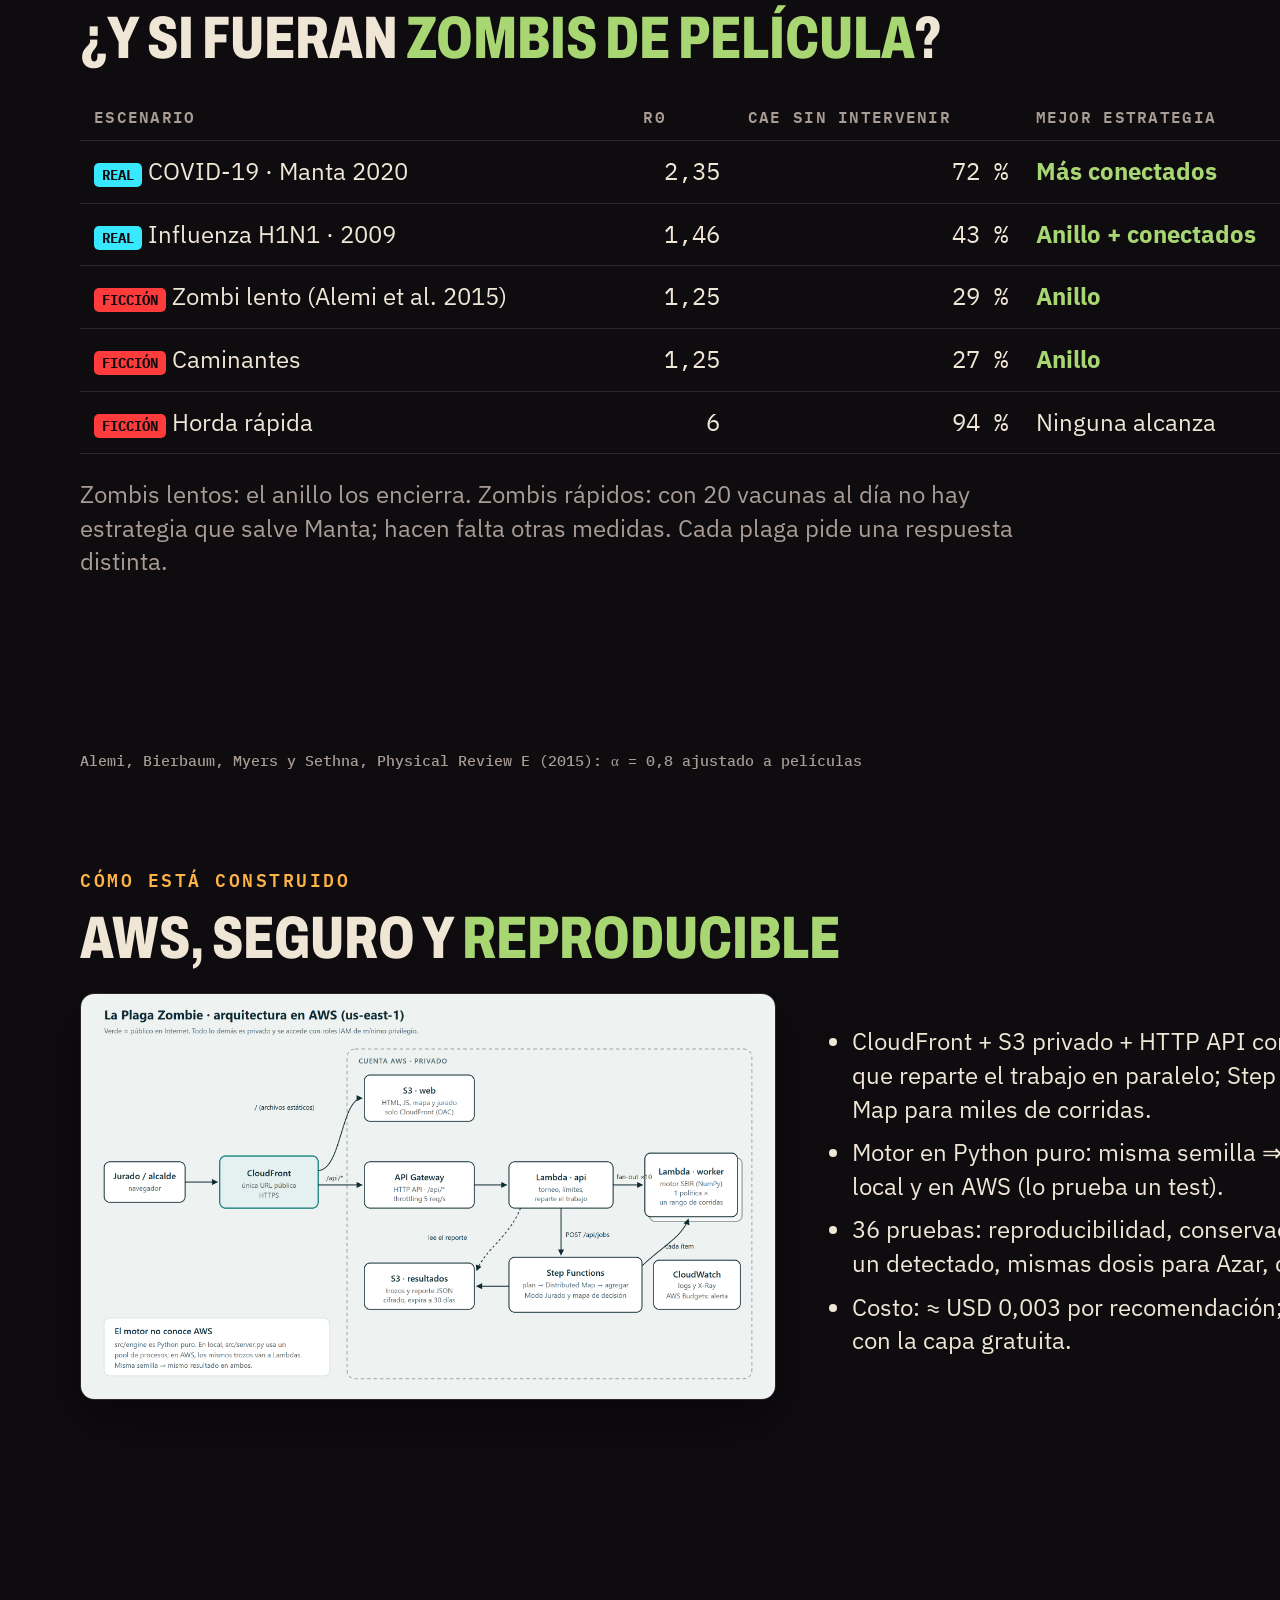
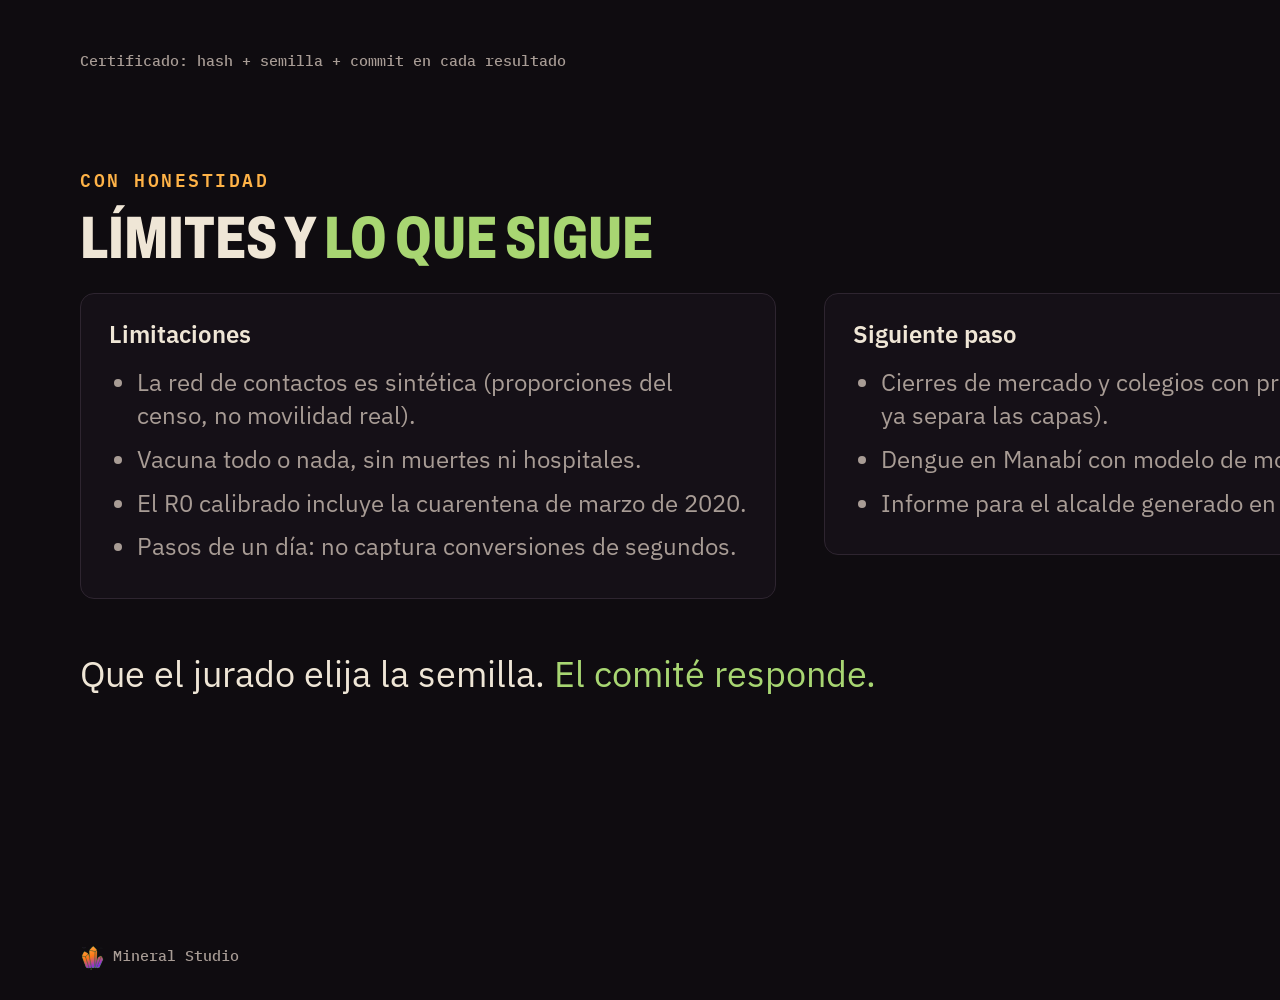
==== commit 43215b80: "docs: scenarios renamed, soundtrack and refreshed pitch" ====
--- a/docs/pitch/pitch.html
+++ b/docs/pitch/pitch.html
@@ -159,15 +159,15 @@
 <!-- 8 -->
 <section class="slide">
   <p class="eyebrow">Ficción frente a realidad</p>
-  <h2>¿Y si fuera <em>The Walking Dead</em> o <span class="red">Guerra Mundial Z</span>?</h2>
+  <h2>¿Y si fueran <em>zombis de película</em>?</h2>
   <table>
     <thead><tr><th>Escenario</th><th class="num">R0</th><th class="num">Cae sin intervenir</th><th>Mejor estrategia</th><th class="num">Gana a Azar</th></tr></thead>
     <tbody>
       <tr><td><span class="tag tag--real">REAL</span> COVID-19 · Manta 2020</td><td class="num">2,35</td><td class="num">72 %</td><td><strong>Más conectados</strong></td><td class="num">100 %</td></tr>
       <tr><td><span class="tag tag--real">REAL</span> Influenza H1N1 · 2009</td><td class="num">1,46</td><td class="num">43 %</td><td><strong>Anillo + conectados</strong></td><td class="num">95 %</td></tr>
-      <tr><td><span class="tag tag--fic">FICCIÓN</span> Zombi clásico (Alemi et al. 2015)</td><td class="num">1,25</td><td class="num">29 %</td><td><strong>Anillo</strong></td><td class="num">100 %</td></tr>
-      <tr><td><span class="tag tag--fic">FICCIÓN</span> The Walking Dead</td><td class="num">1,25</td><td class="num">27 %</td><td><strong>Anillo</strong></td><td class="num">100 %</td></tr>
-      <tr><td><span class="tag tag--fic">FICCIÓN</span> Guerra Mundial Z</td><td class="num">6</td><td class="num">94 %</td><td>Ninguna alcanza</td><td class="num">50 %</td></tr>
+      <tr><td><span class="tag tag--fic">FICCIÓN</span> Zombi lento (Alemi et al. 2015)</td><td class="num">1,25</td><td class="num">29 %</td><td><strong>Anillo</strong></td><td class="num">100 %</td></tr>
+      <tr><td><span class="tag tag--fic">FICCIÓN</span> Caminantes</td><td class="num">1,25</td><td class="num">27 %</td><td><strong>Anillo</strong></td><td class="num">100 %</td></tr>
+      <tr><td><span class="tag tag--fic">FICCIÓN</span> Horda rápida</td><td class="num">6</td><td class="num">94 %</td><td>Ninguna alcanza</td><td class="num">50 %</td></tr>
     </tbody>
   </table>
   <p class="soft" style="margin-top:24px">Zombis lentos: el anillo los encierra. Zombis rápidos: con 20 vacunas al día no hay estrategia que salve Manta; hacen falta otras medidas. Cada plaga pide una respuesta distinta.</p>
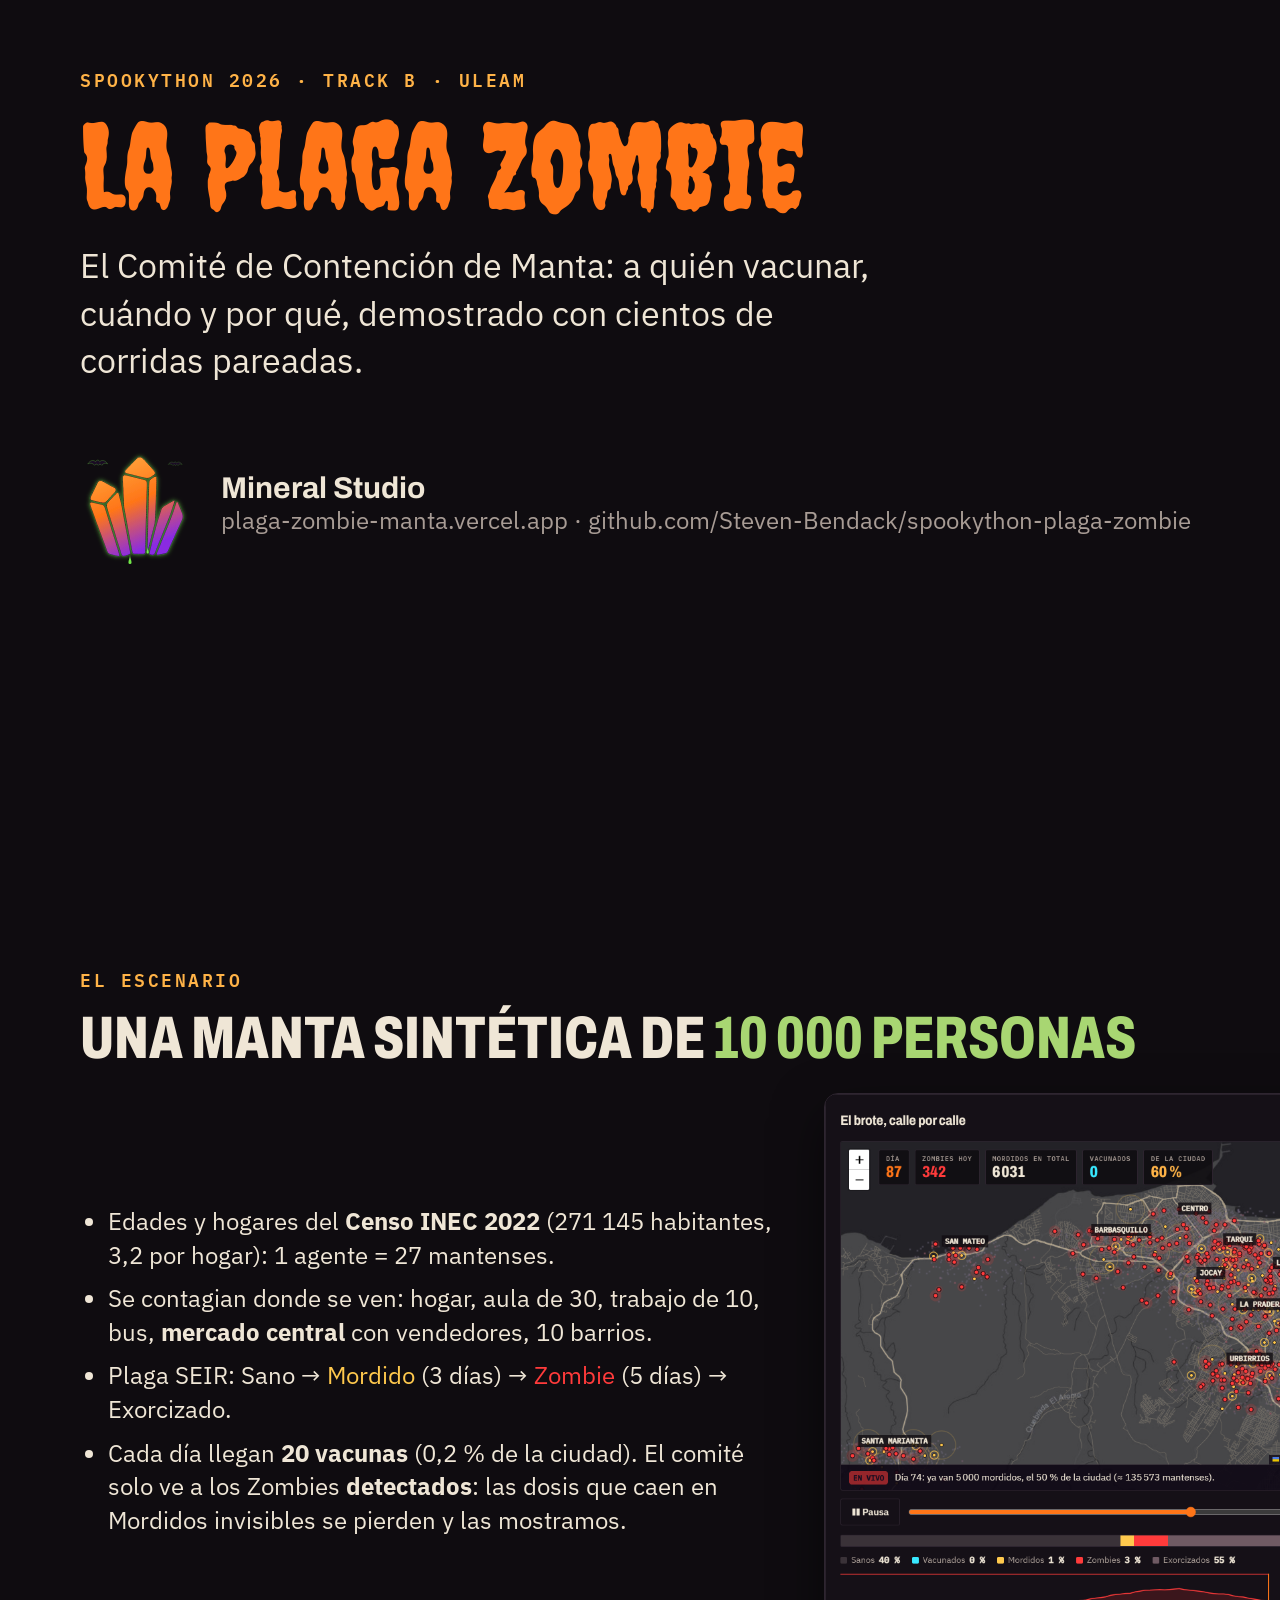
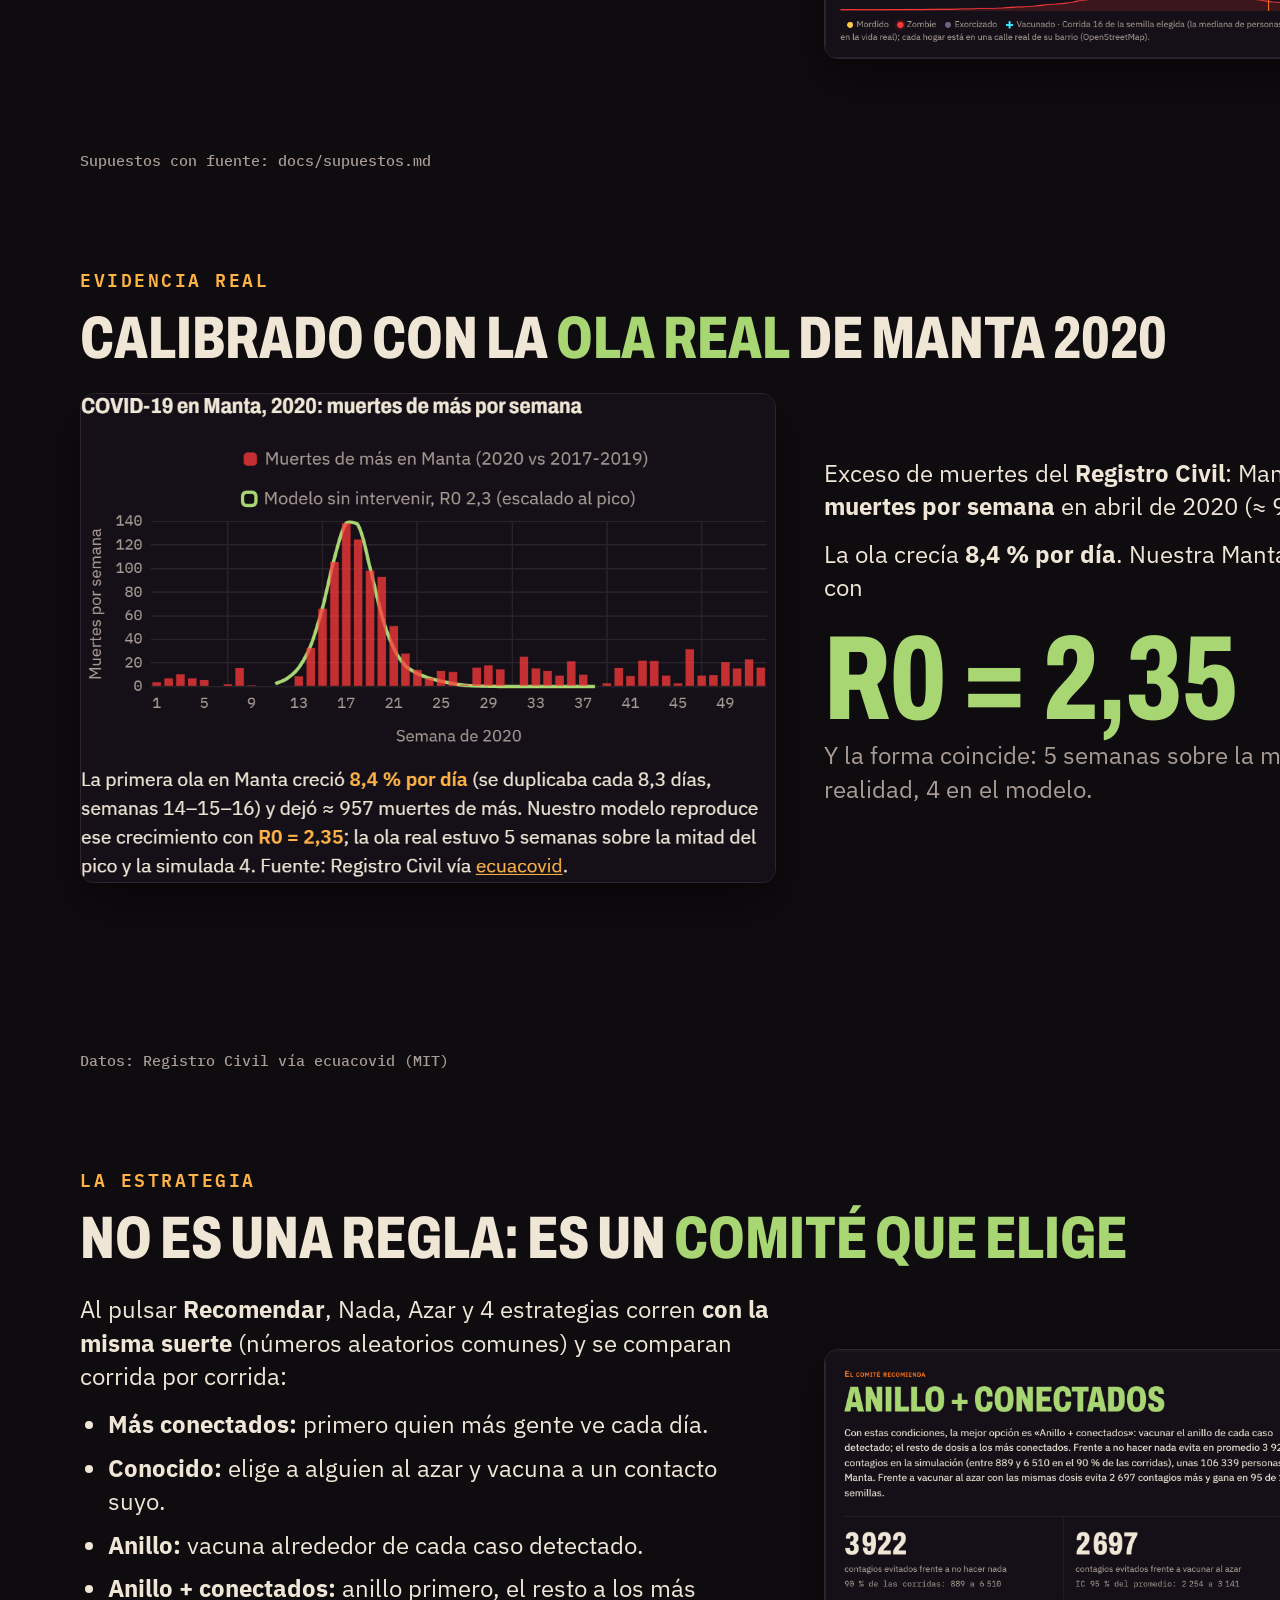
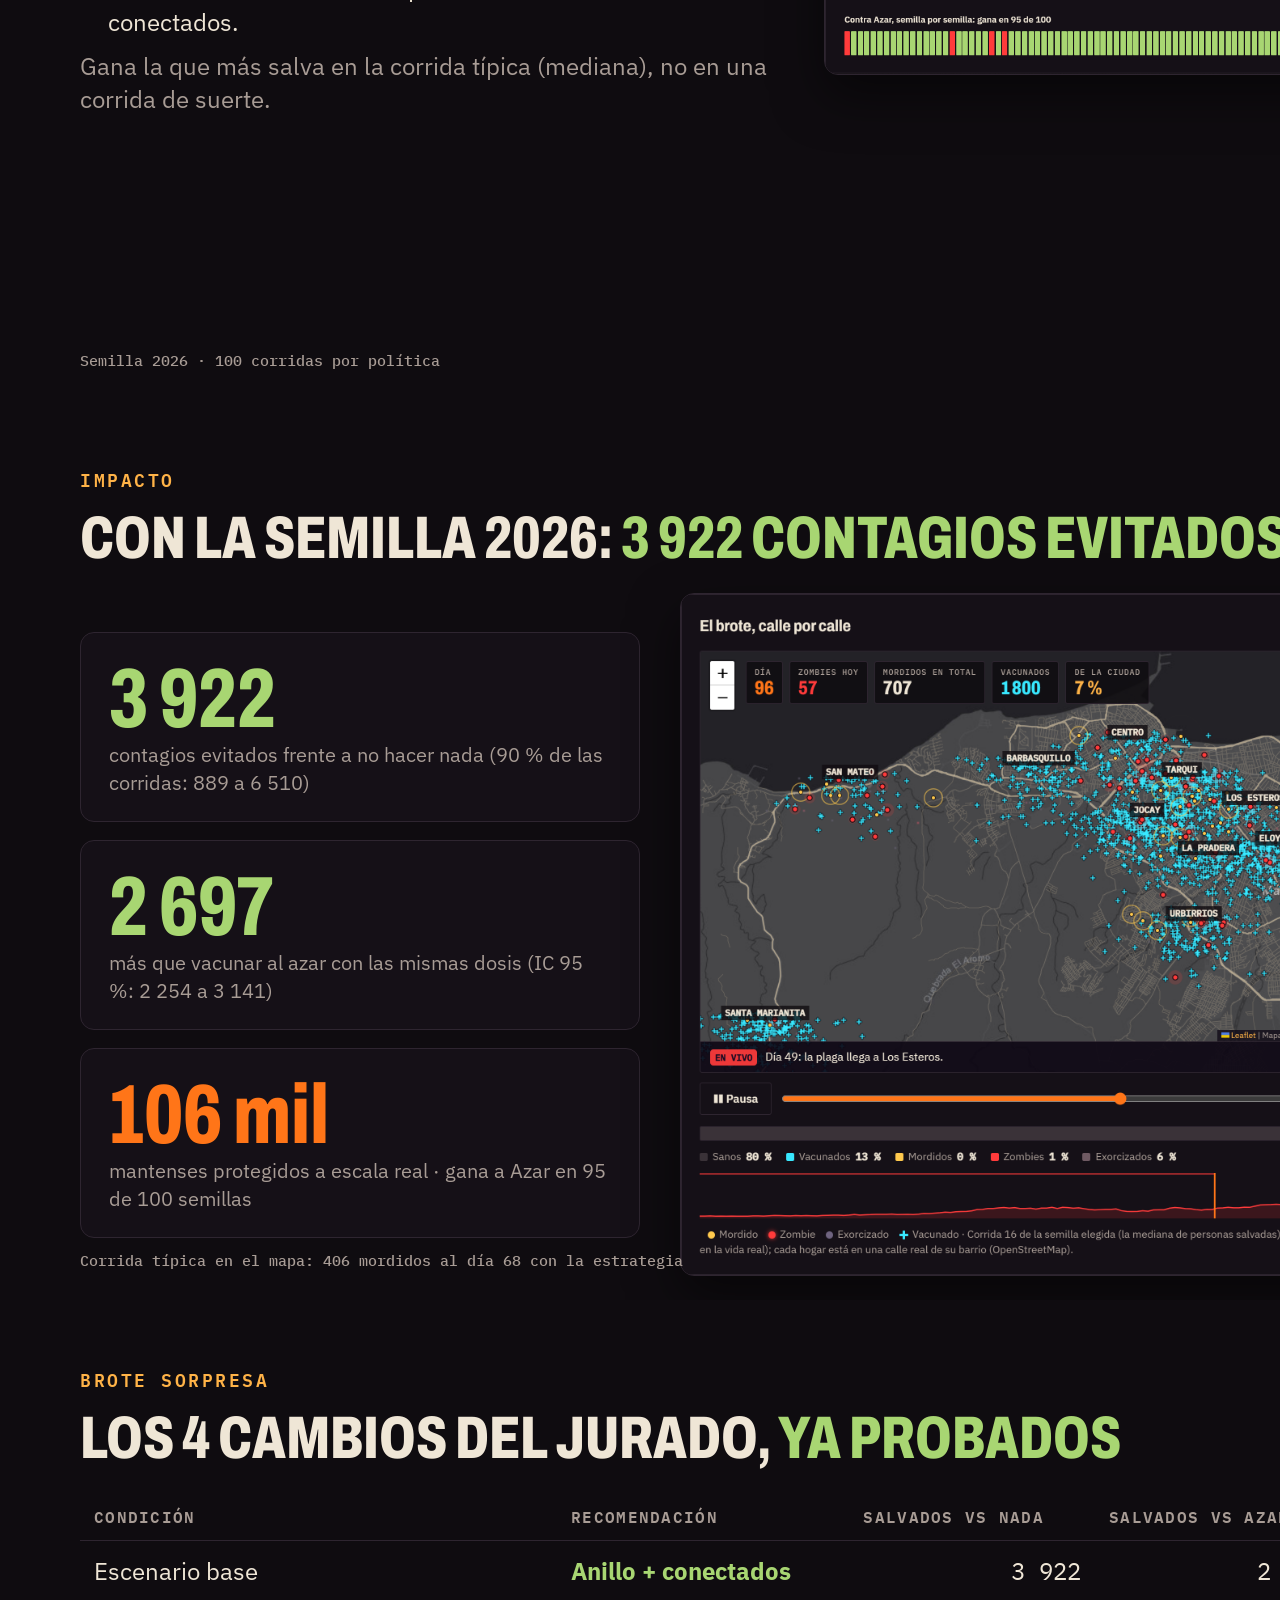
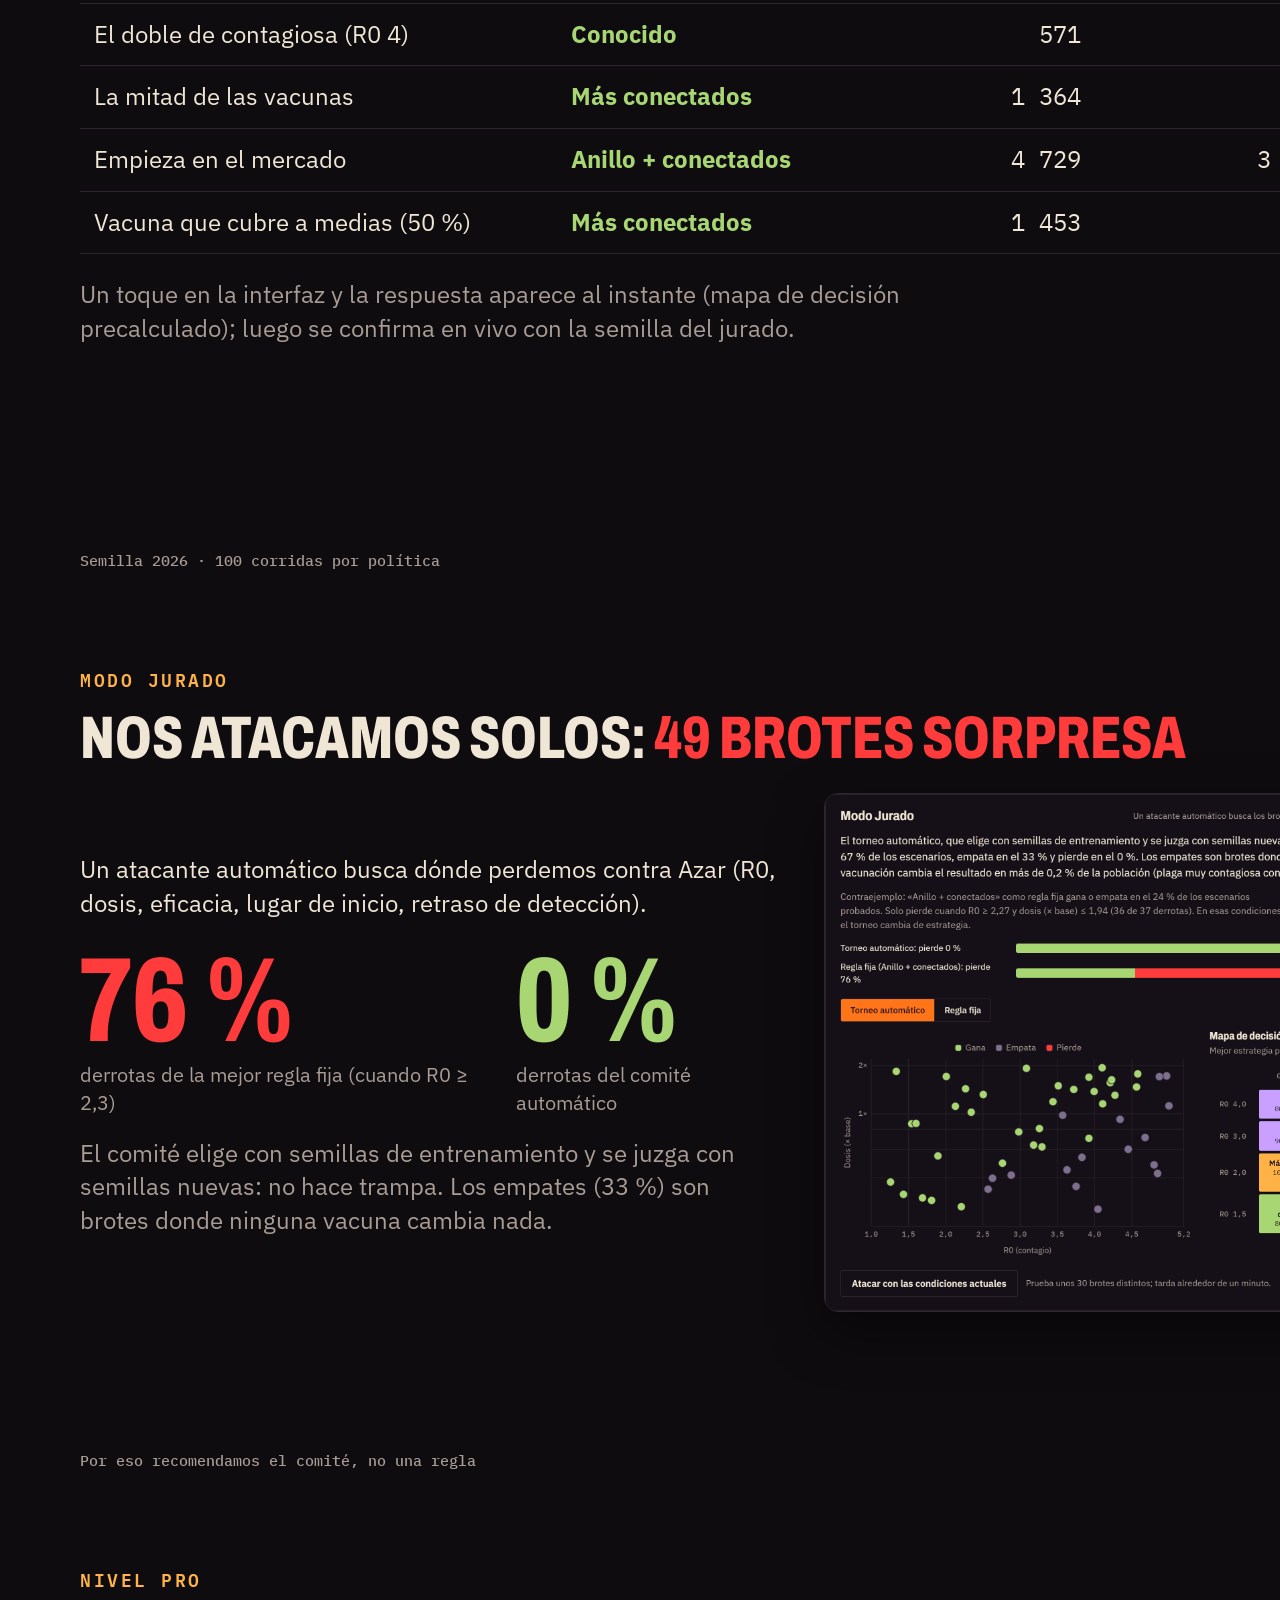
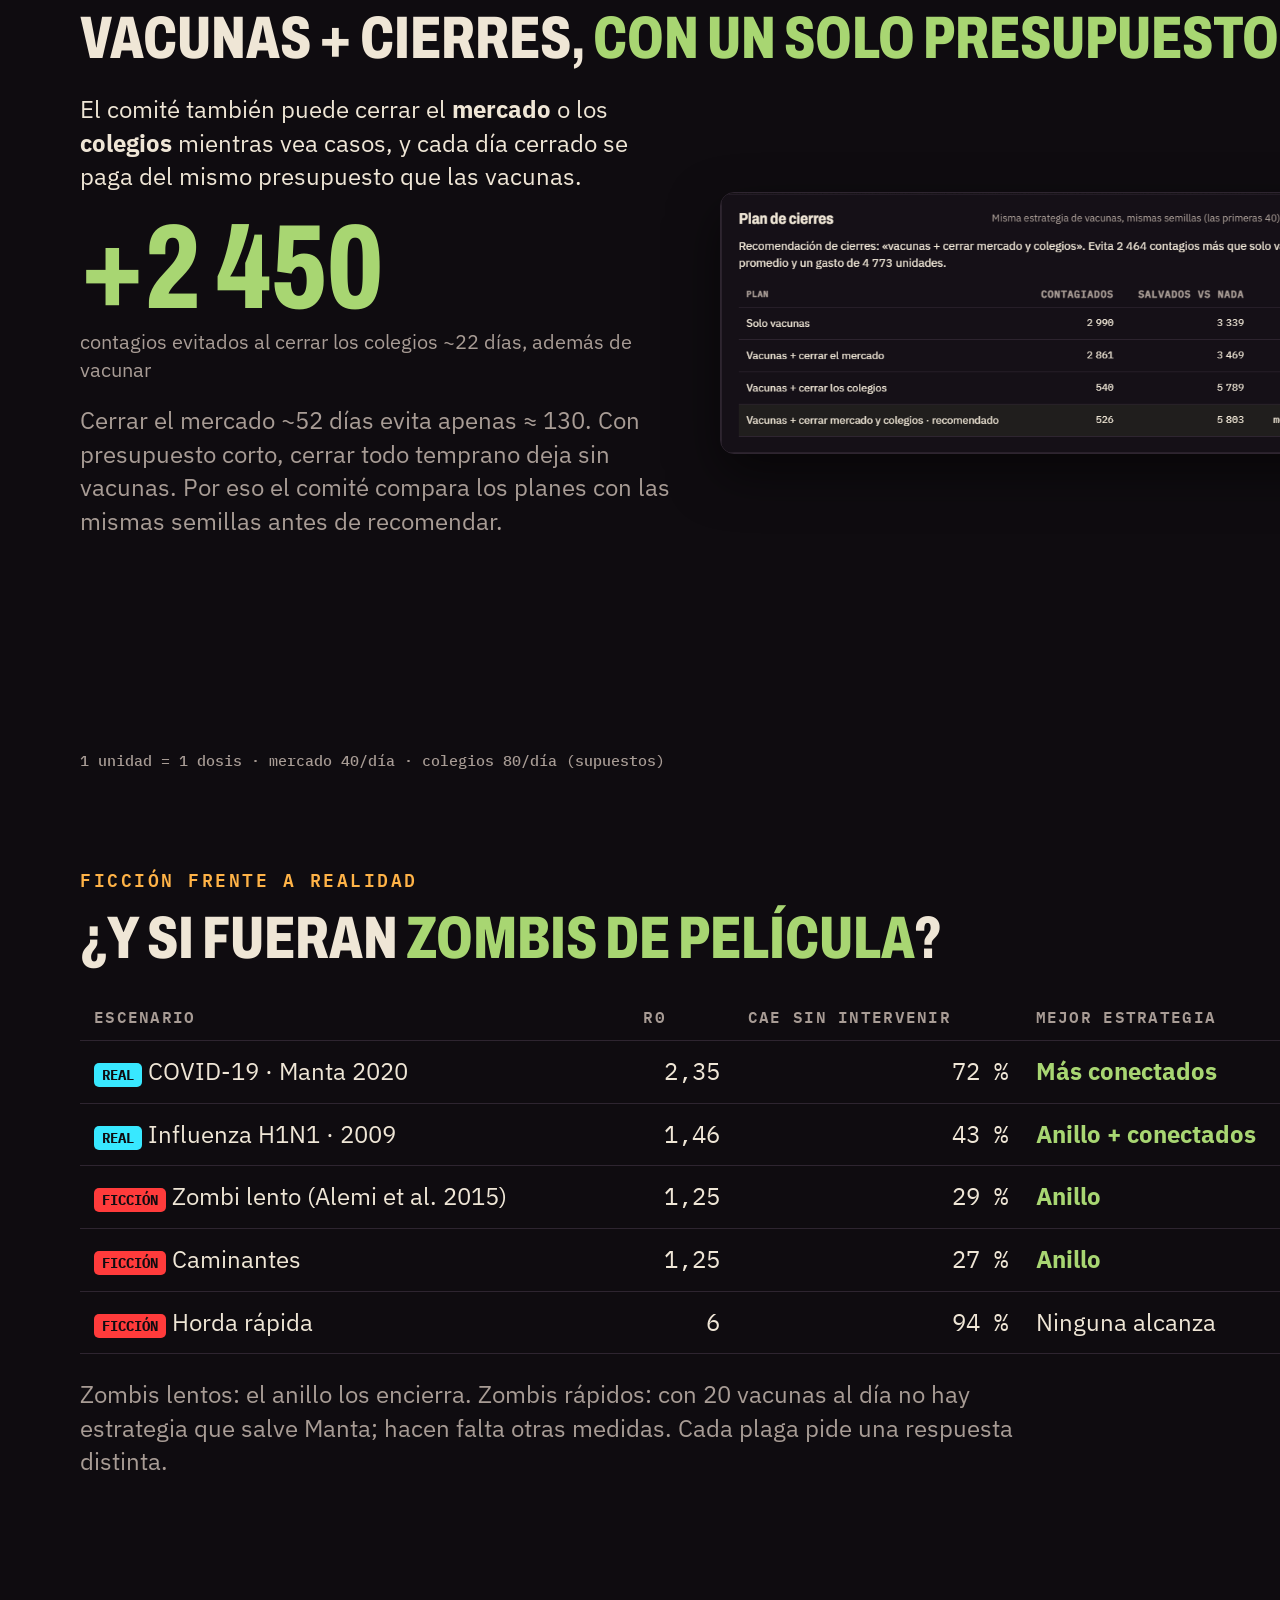
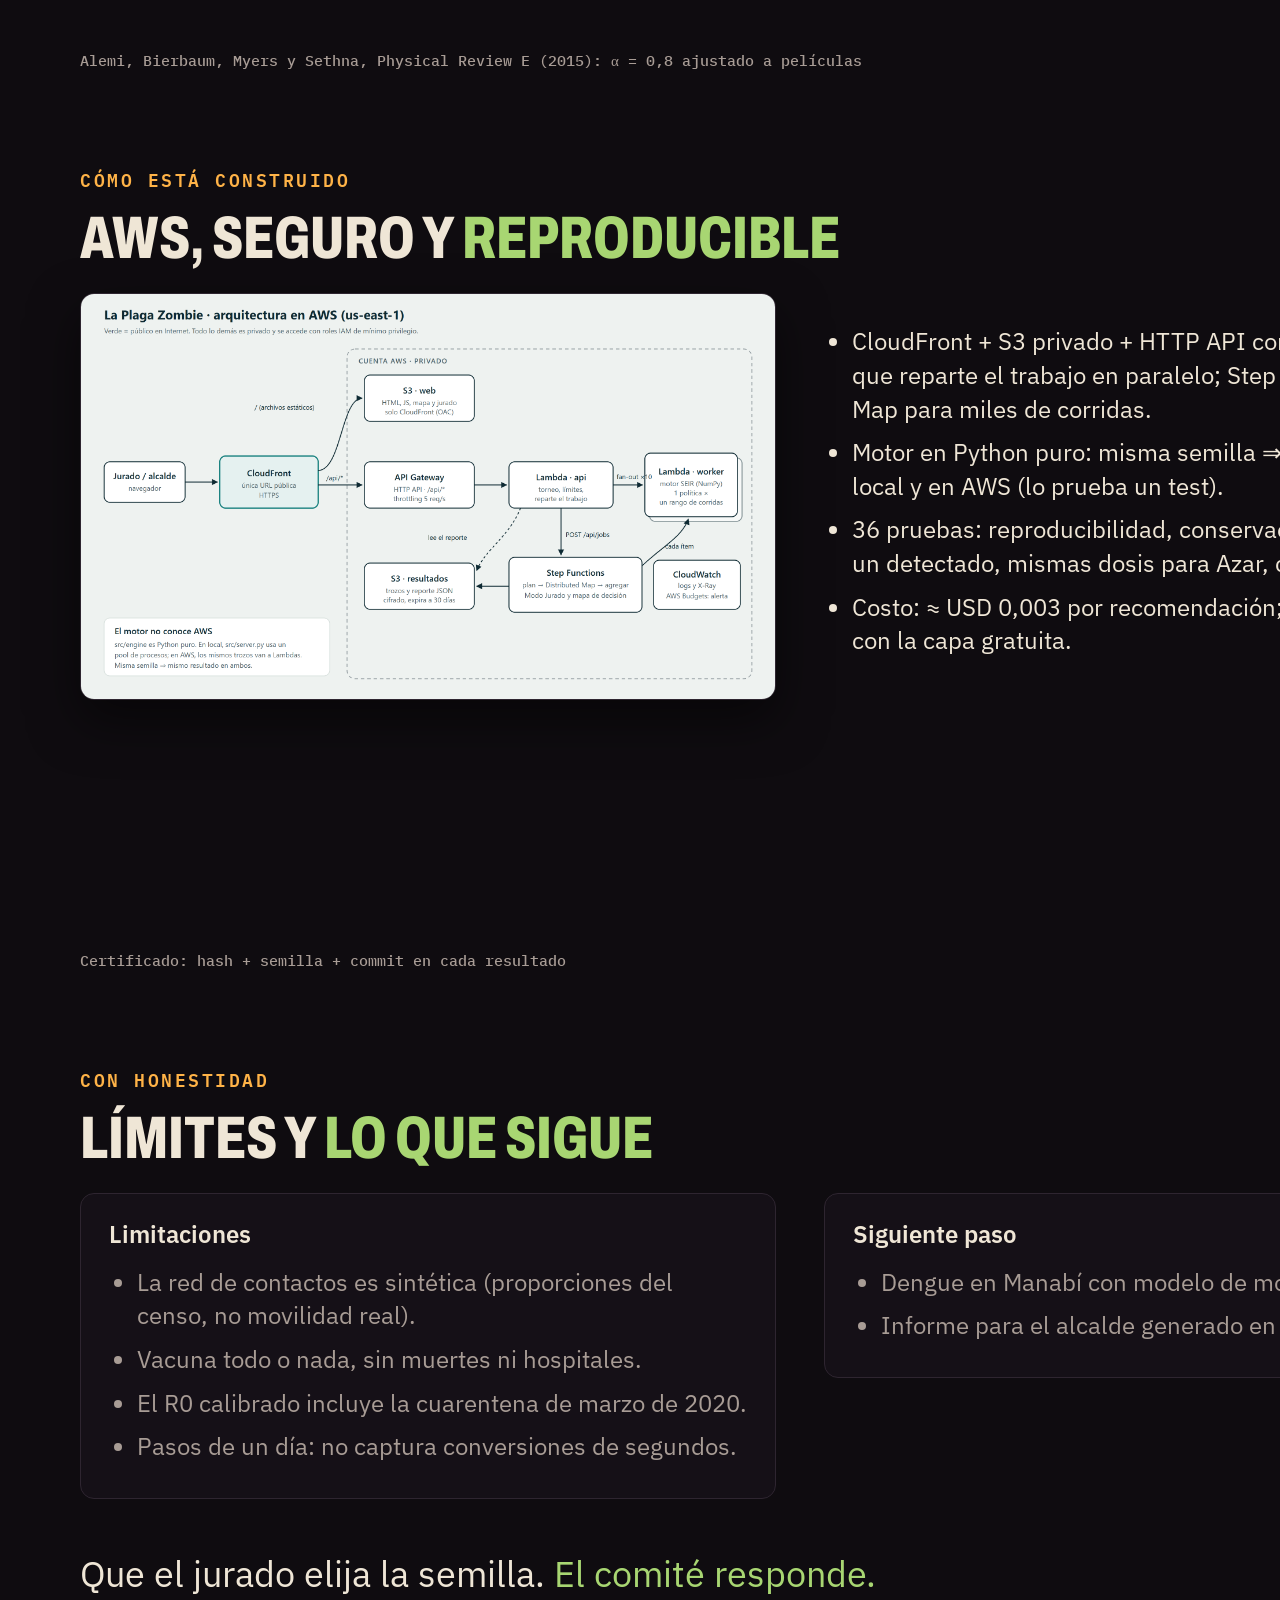
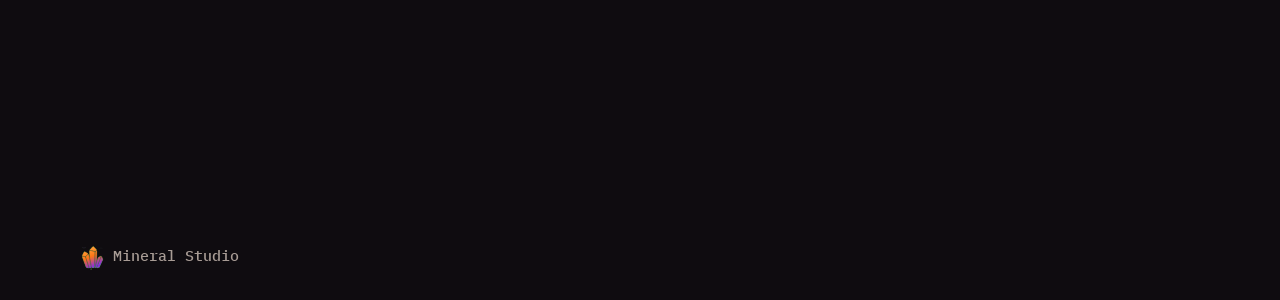
==== commit c3fb7ef2: "docs: closures and budget, soundtrack, pitch slide for the Pro level" ====
--- a/docs/pitch/pitch.html
+++ b/docs/pitch/pitch.html
@@ -156,6 +156,22 @@
   <div class="foot"><span>Por eso recomendamos el comité, no una regla</span><span>7</span></div>
 </section>
 
+<!-- 7b -->
+<section class="slide">
+  <p class="eyebrow">Nivel Pro</p>
+  <h2>Vacunas + cierres, <em>con un solo presupuesto</em></h2>
+  <div class="grid2" style="grid-template-columns:0.85fr 1.15fr">
+    <div>
+      <p>El comité también puede cerrar el <strong>mercado</strong> o los <strong>colegios</strong> mientras vea casos, y cada día cerrado se paga del mismo presupuesto que las vacunas.</p>
+      <div class="big">+2 450</div>
+      <p class="label">contagios evitados al cerrar los colegios ~22 días, además de vacunar</p>
+      <p class="soft" style="margin-top:20px">Cerrar el mercado ~52 días evita apenas ≈ 130. Con presupuesto corto, cerrar todo temprano deja sin vacunas. Por eso el comité compara los planes con las mismas semillas antes de recomendar.</p>
+    </div>
+    <img class="shot" src="img/plans.png" alt="Plan de cierres">
+  </div>
+  <div class="foot"><span>1 unidad = 1 dosis · mercado 40/día · colegios 80/día (supuestos)</span><span>8</span></div>
+</section>
+
 <!-- 8 -->
 <section class="slide">
   <p class="eyebrow">Ficción frente a realidad</p>
@@ -171,7 +187,7 @@
     </tbody>
   </table>
   <p class="soft" style="margin-top:24px">Zombis lentos: el anillo los encierra. Zombis rápidos: con 20 vacunas al día no hay estrategia que salve Manta; hacen falta otras medidas. Cada plaga pide una respuesta distinta.</p>
-  <div class="foot"><span>Alemi, Bierbaum, Myers y Sethna, Physical Review E (2015): α = 0,8 ajustado a películas</span><span>8</span></div>
+  <div class="foot"><span>Alemi, Bierbaum, Myers y Sethna, Physical Review E (2015): α = 0,8 ajustado a películas</span><span>9</span></div>
 </section>
 
 <!-- 9 -->
@@ -189,7 +205,7 @@
       </ul>
     </div>
   </div>
-  <div class="foot"><span>Certificado: hash + semilla + commit en cada resultado</span><span>9</span></div>
+  <div class="foot"><span>Certificado: hash + semilla + commit en cada resultado</span><span>10</span></div>
 </section>
 
 <!-- 10 -->
@@ -209,14 +225,13 @@
     <div class="card">
       <p style="font-weight:600">Siguiente paso</p>
       <ul class="soft">
-        <li>Cierres de mercado y colegios con presupuesto (la red ya separa las capas).</li>
         <li>Dengue en Manabí con modelo de mosquito.</li>
         <li>Informe para el alcalde generado en lenguaje simple.</li>
       </ul>
     </div>
   </div>
   <p style="font-size:36px;margin-top:50px">Que el jurado elija la semilla. <span style="color:var(--ecto)">El comité responde.</span></p>
-  <div class="foot"><span><img src="../../src/web/assets/mineral-halloween.svg" alt="">Mineral Studio</span><span>10</span></div>
+  <div class="foot"><span><img src="../../src/web/assets/mineral-halloween.svg" alt="">Mineral Studio</span><span>11</span></div>
 </section>
 
 </body>
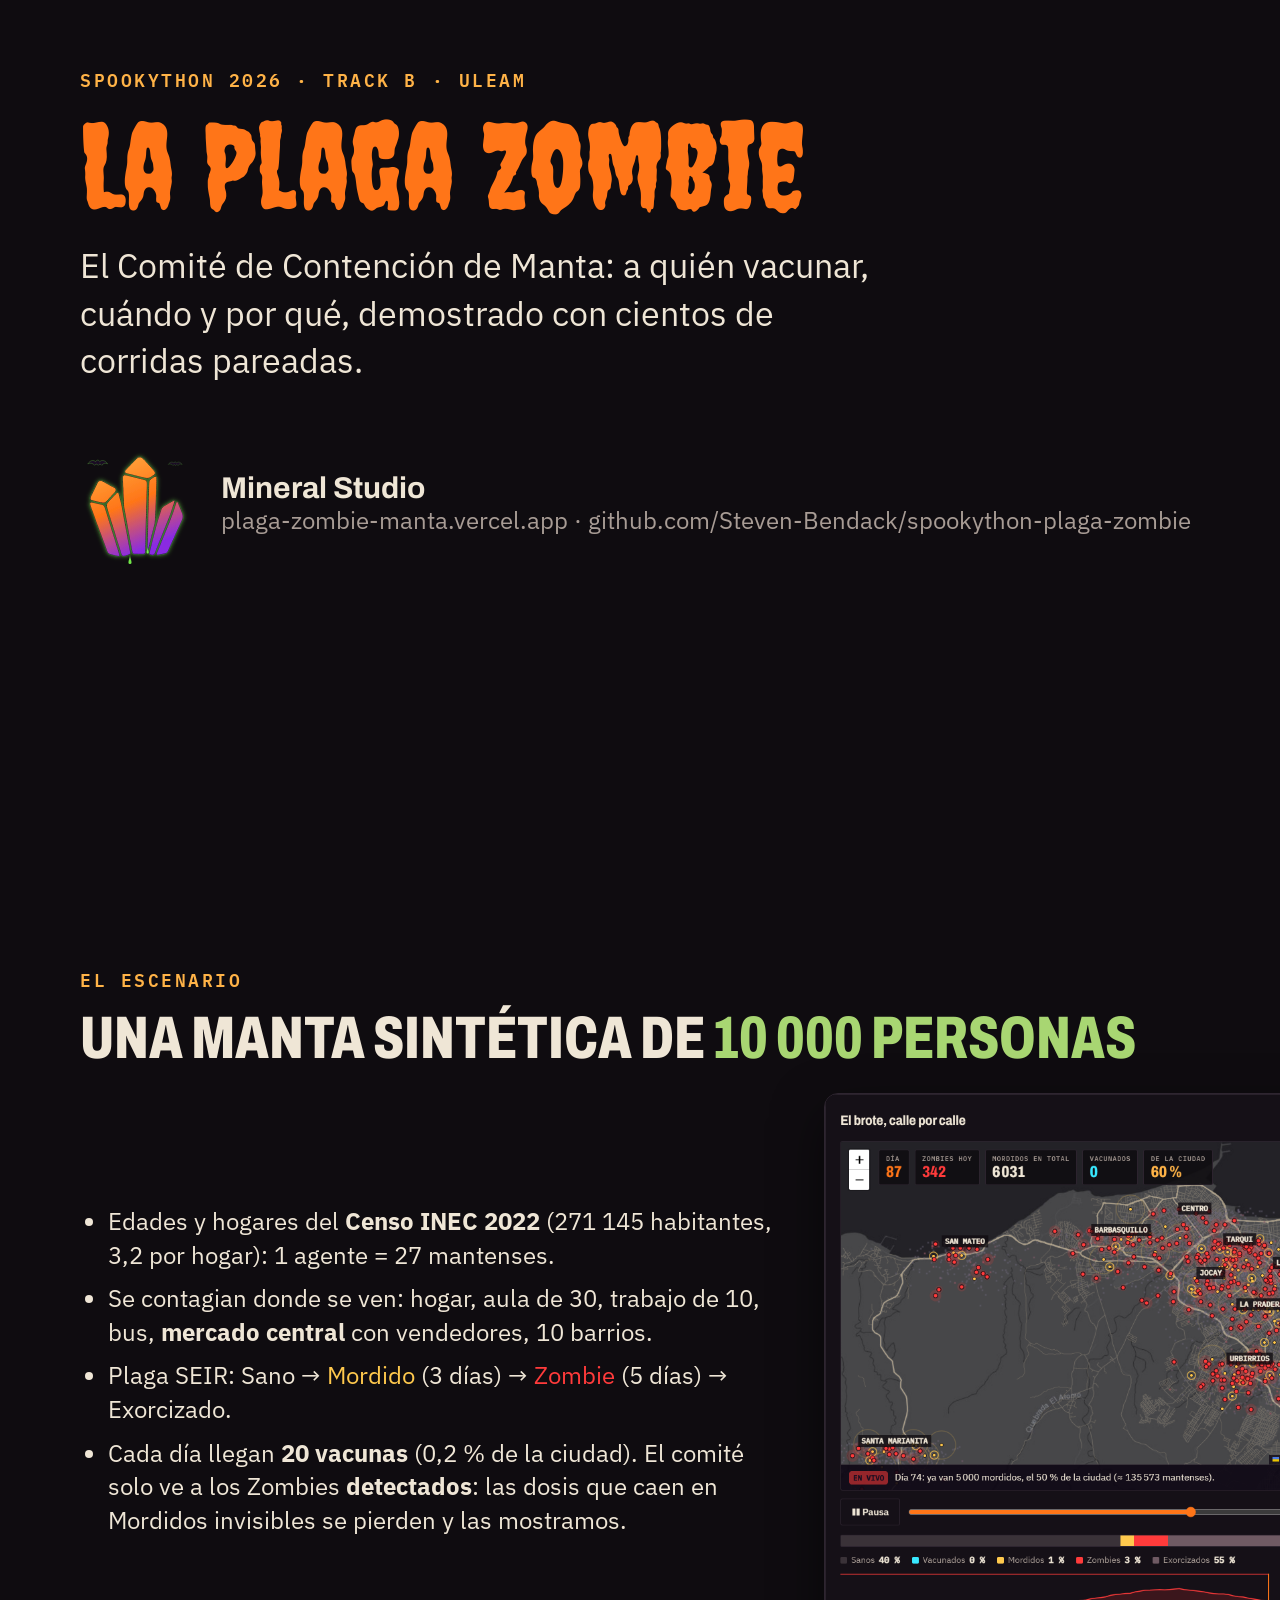
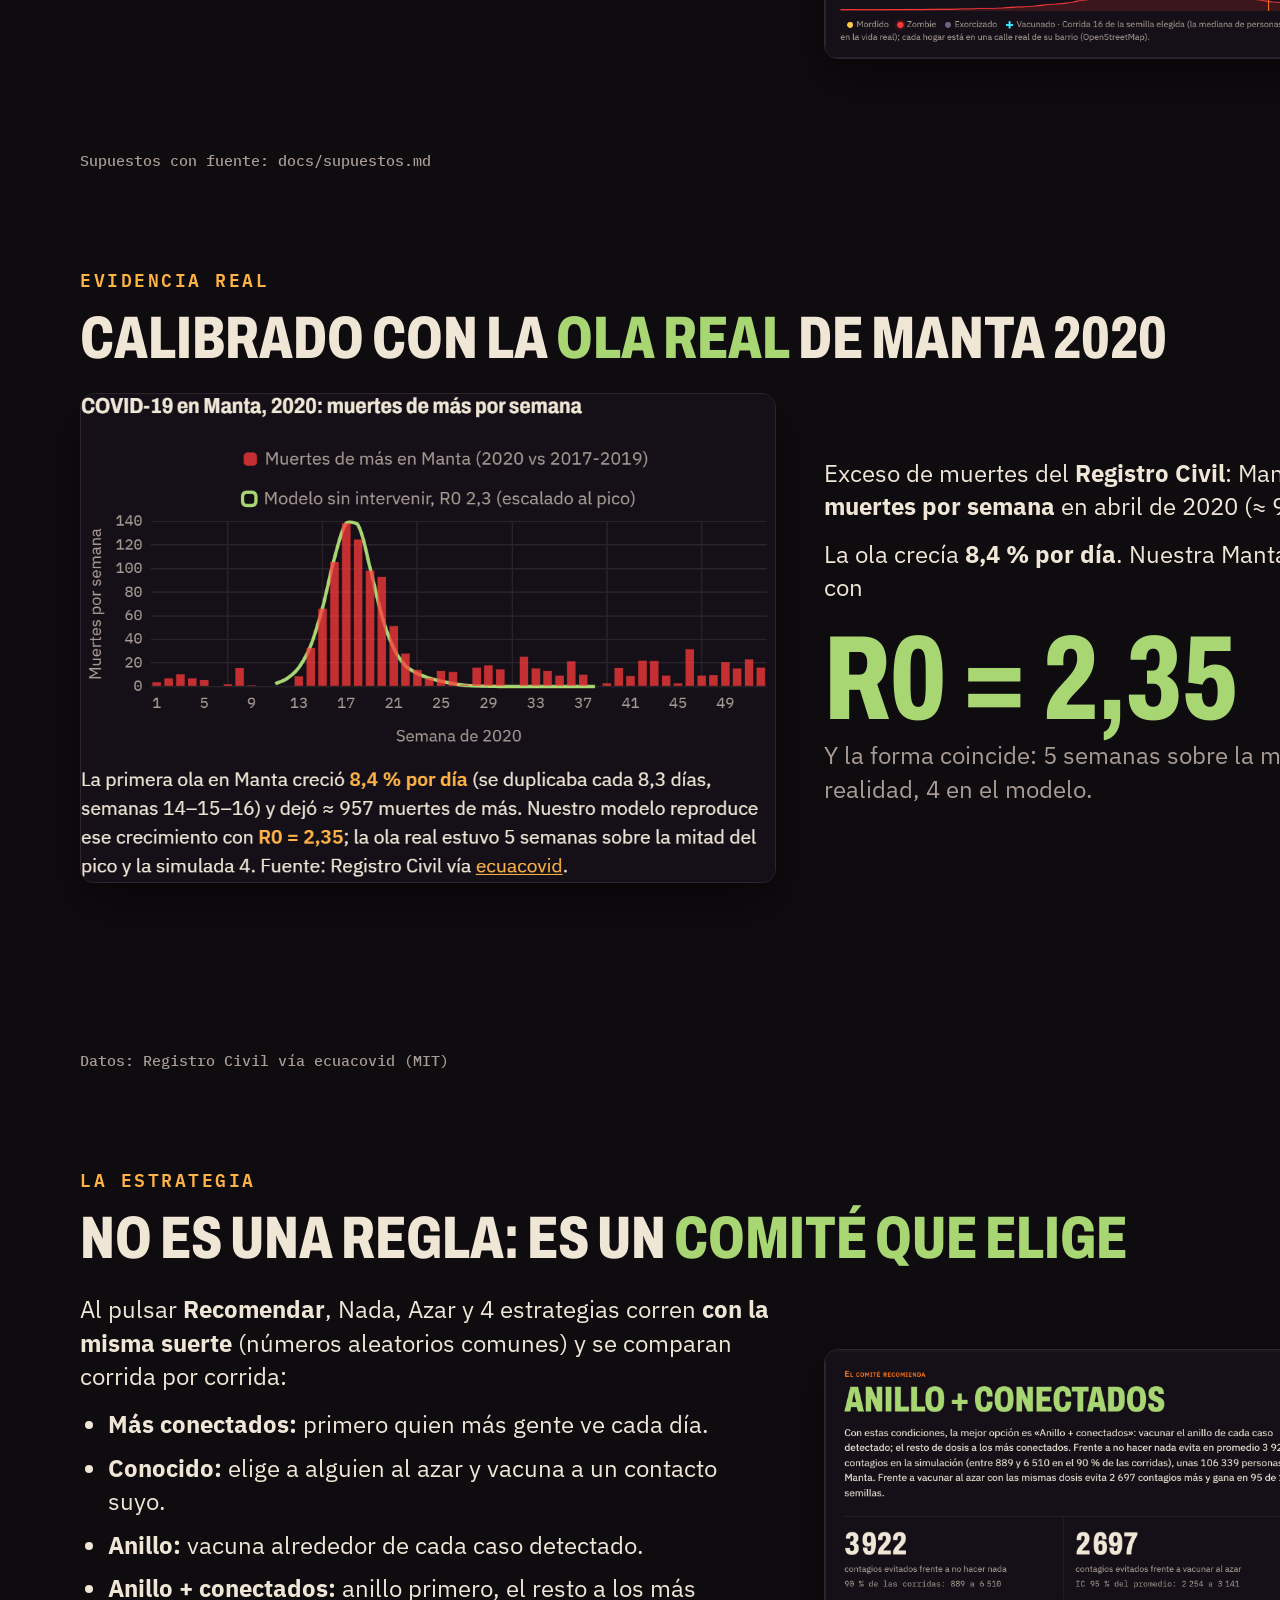
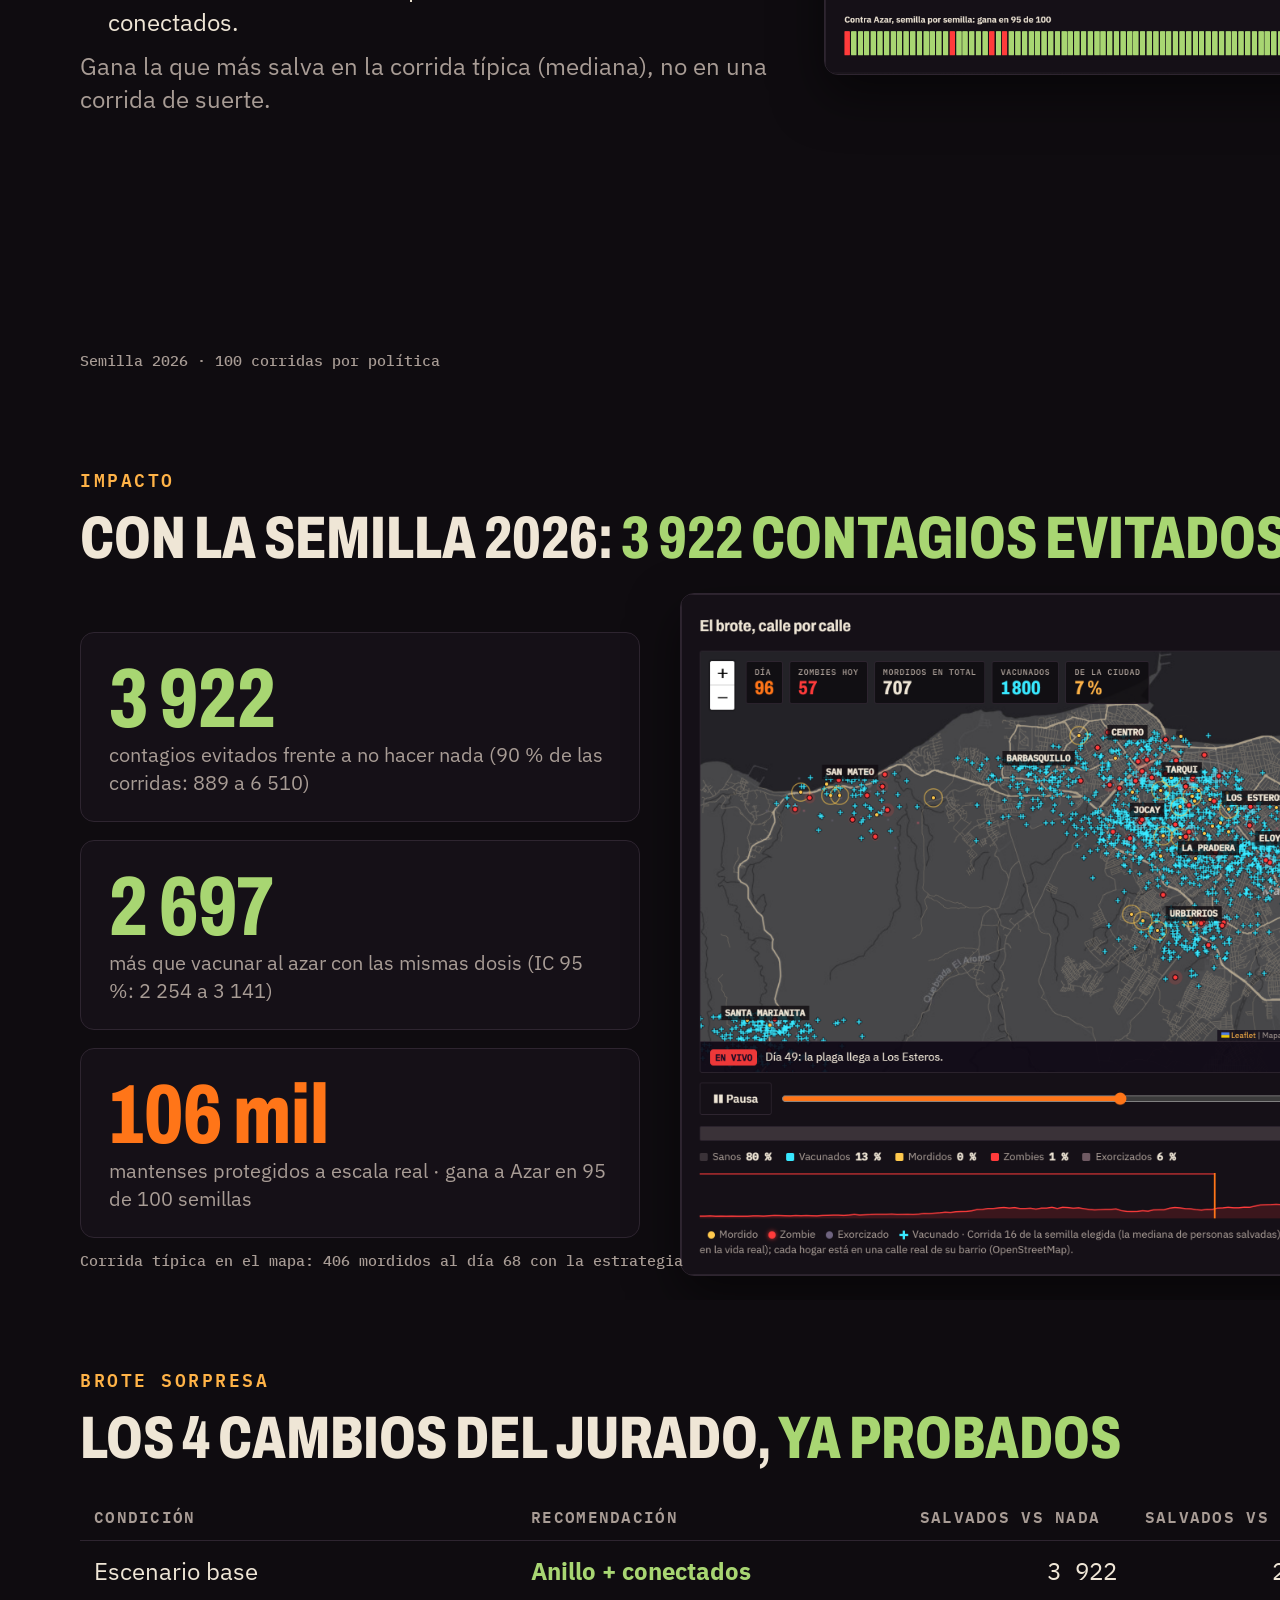
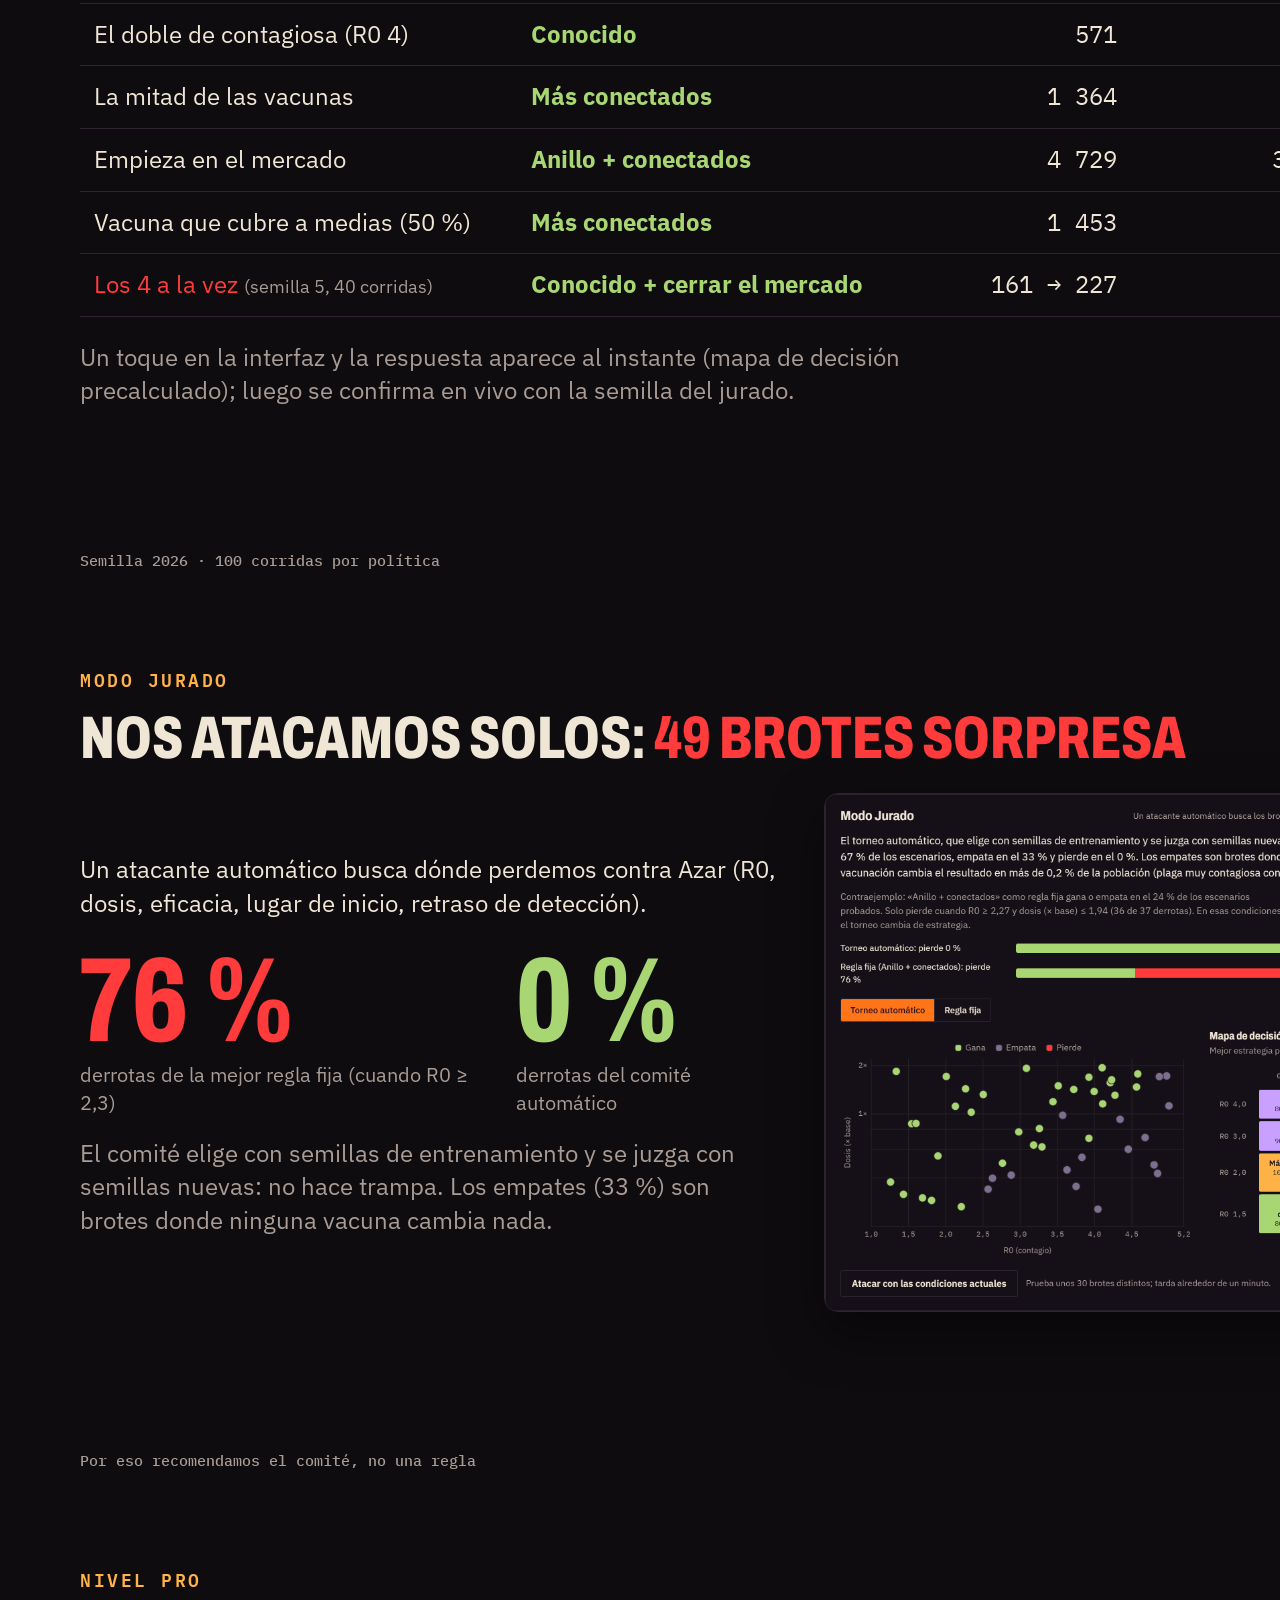
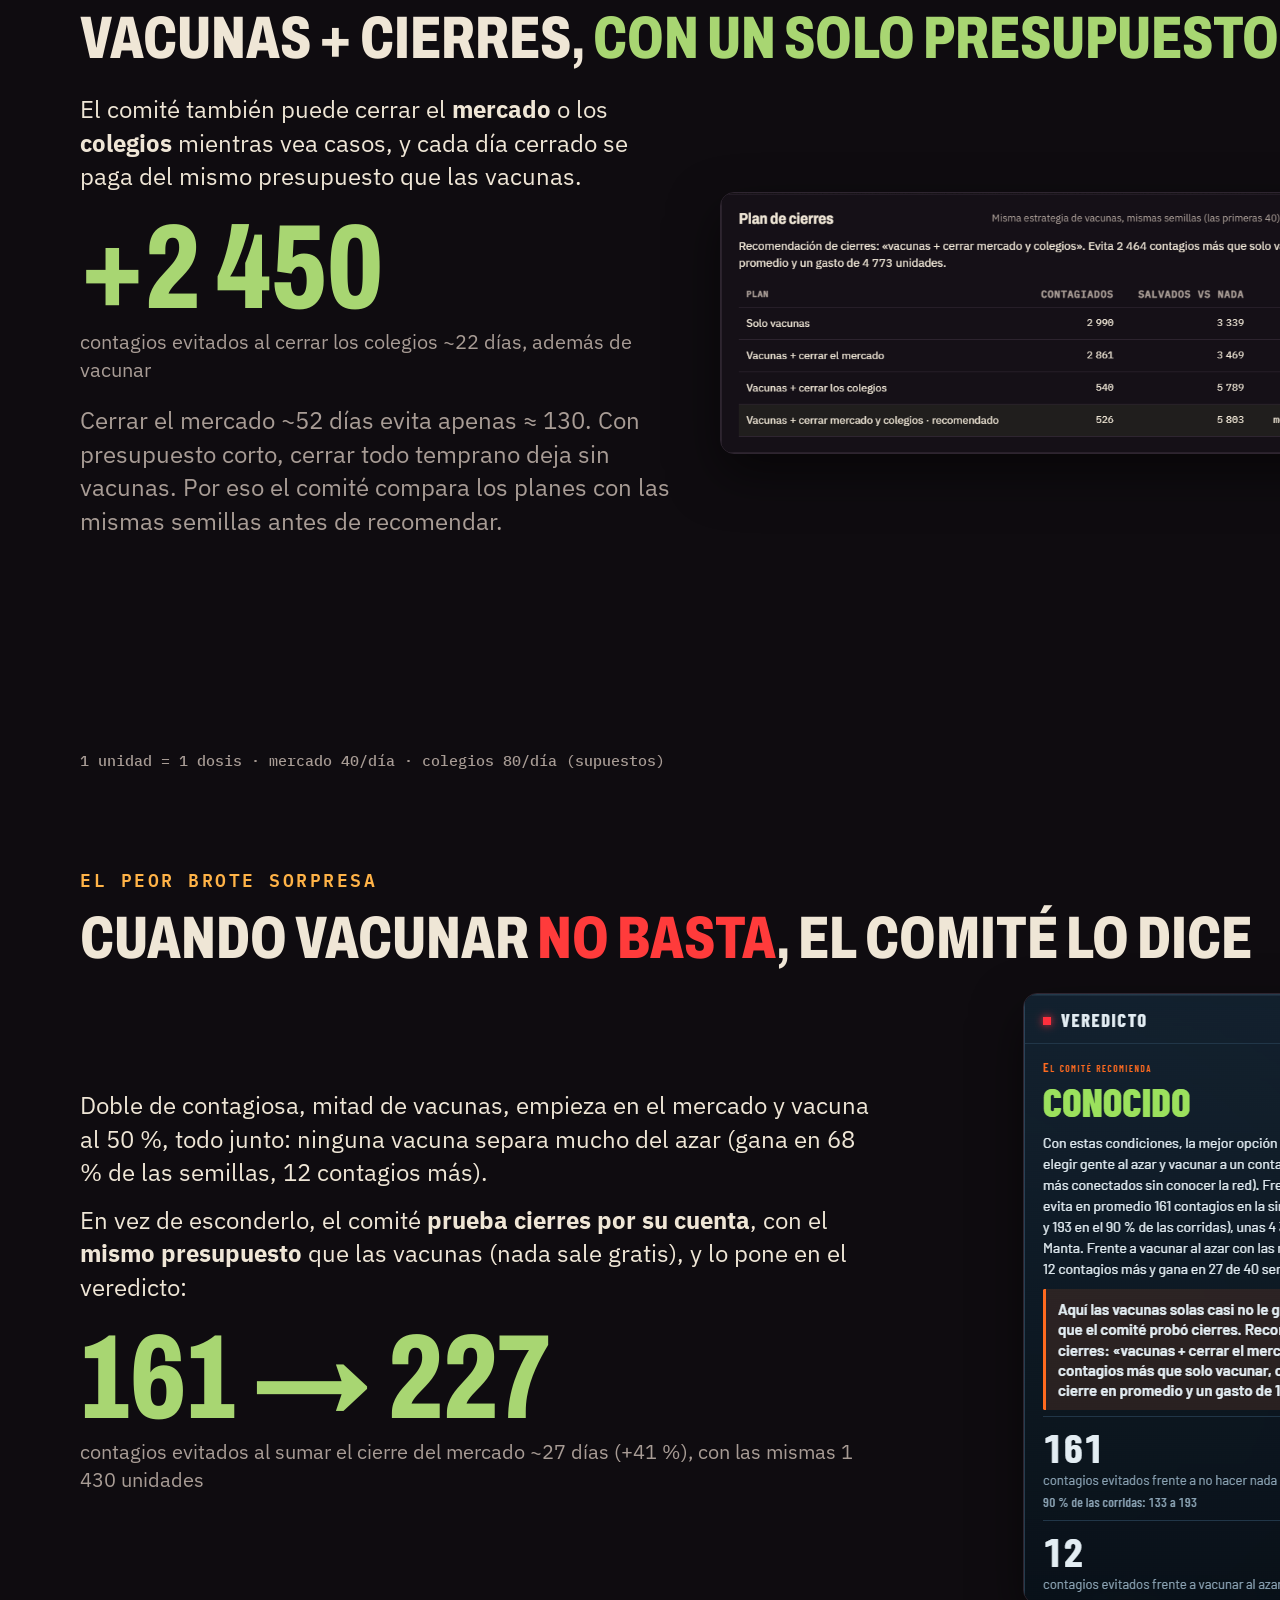
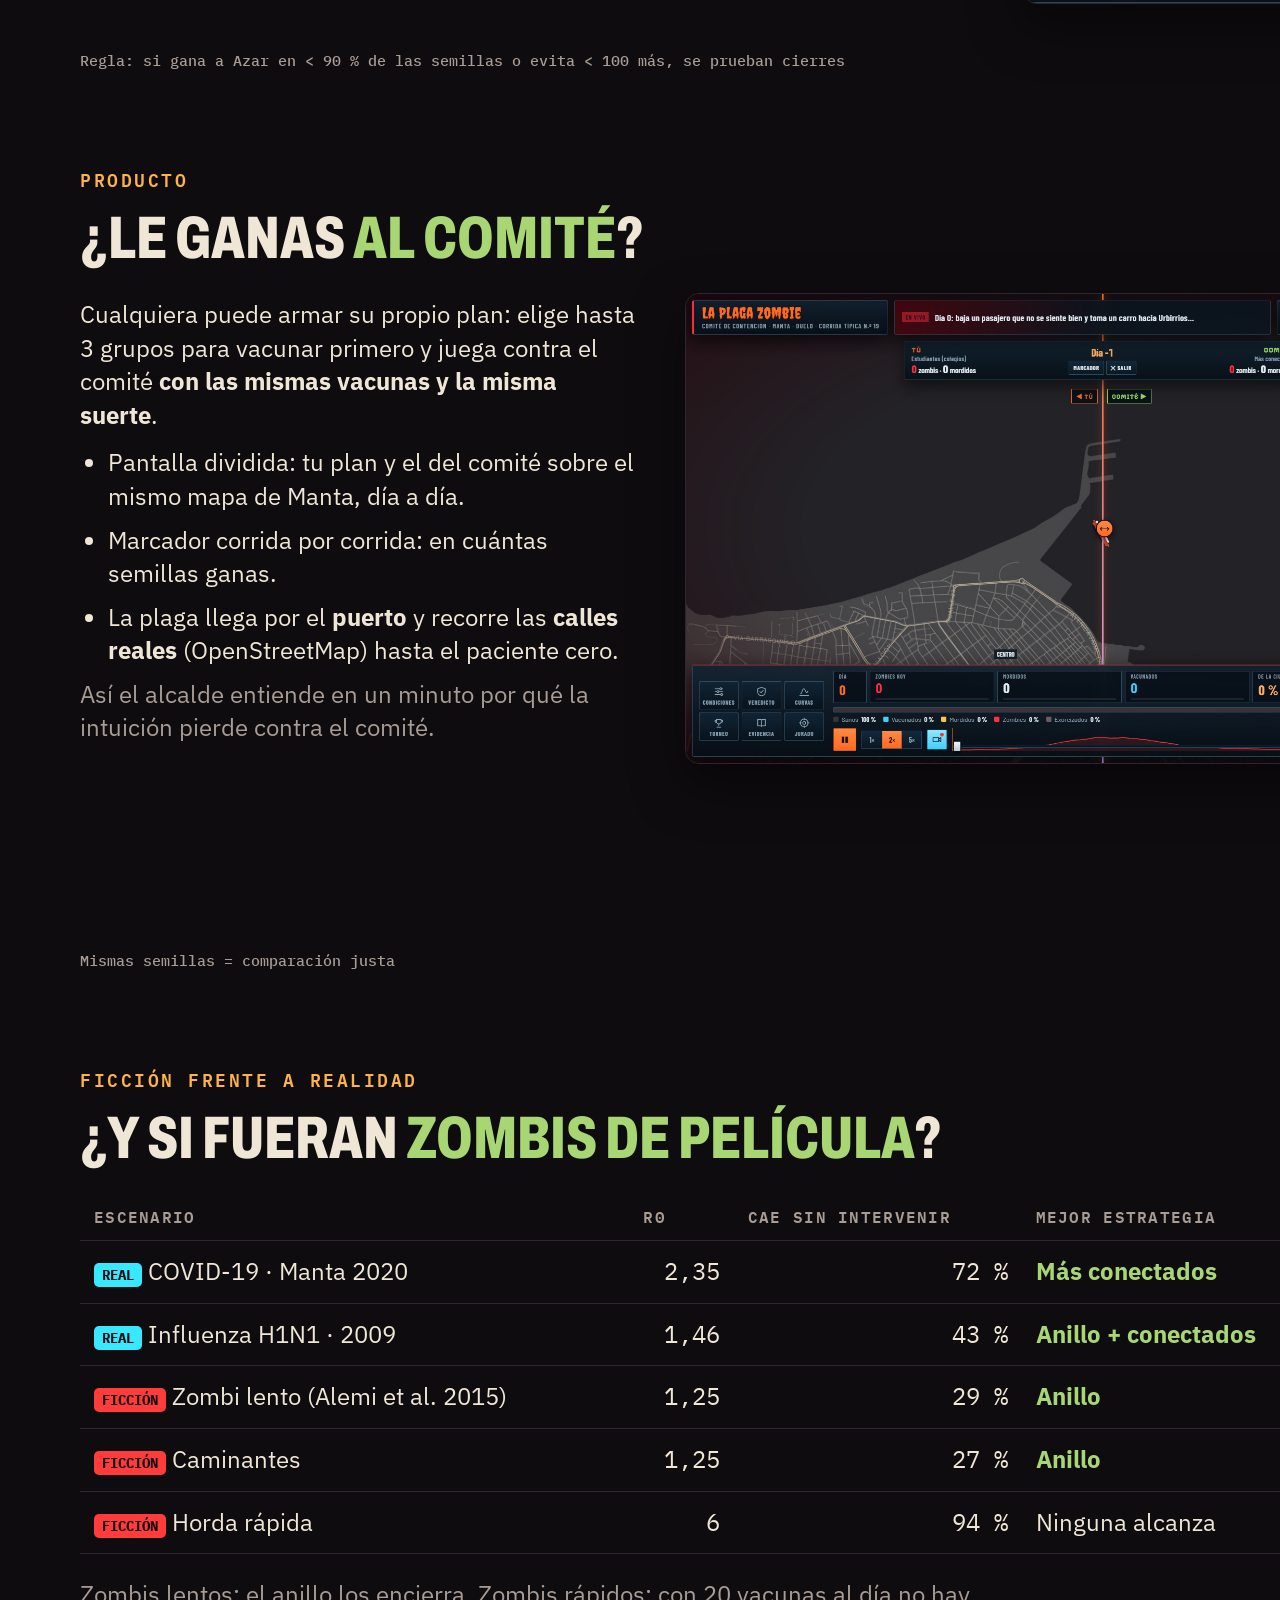
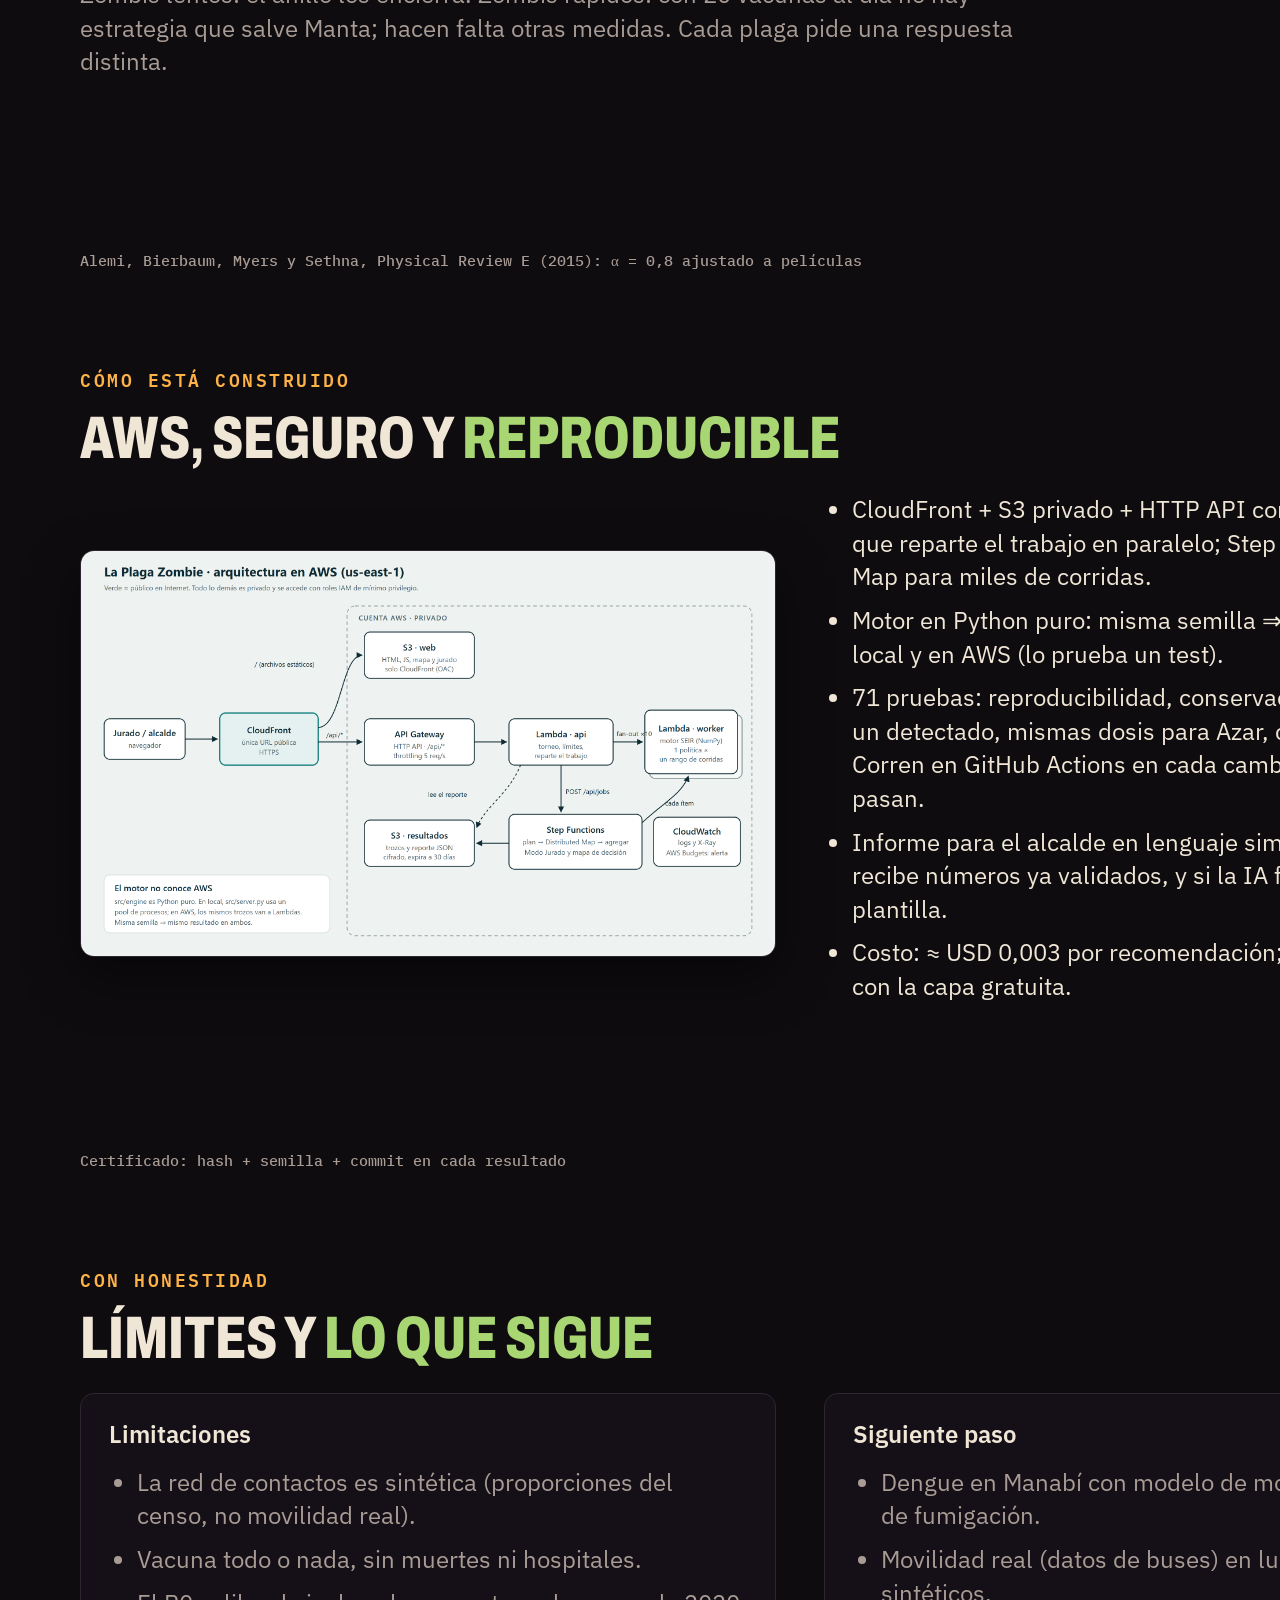
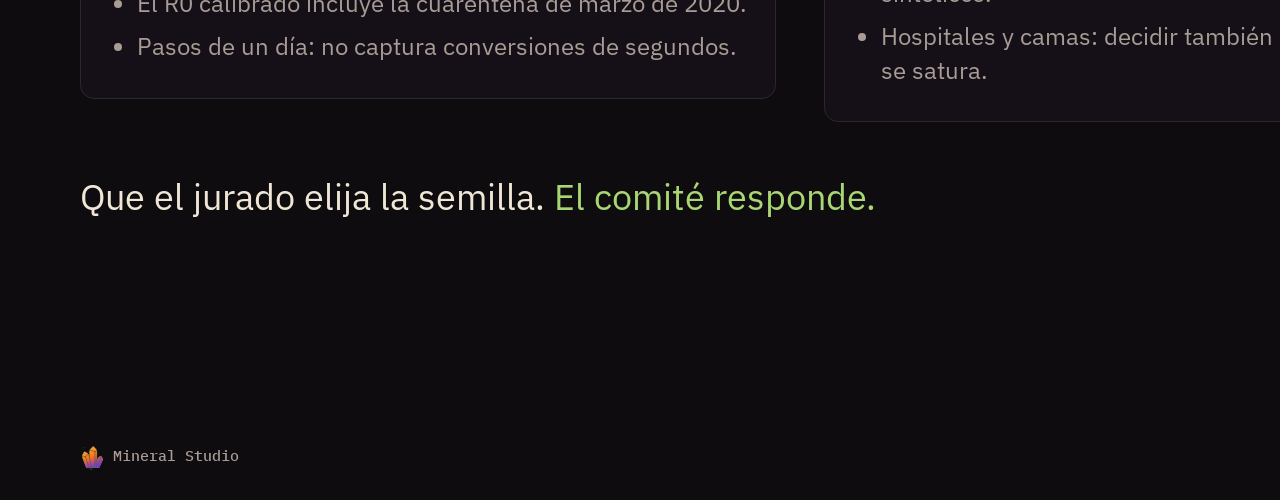
==== commit 069ae9ee: "docs: pitch with the worst surprise outbreak and the duel, honest AWS status and real spend from Cos" ====
--- a/docs/pitch/pitch.html
+++ b/docs/pitch/pitch.html
@@ -132,6 +132,7 @@
       <tr><td>La mitad de las vacunas</td><td><strong>Más conectados</strong></td><td class="num">1 364</td><td class="num">759</td><td class="num">99 %</td></tr>
       <tr><td>Empieza en el mercado</td><td><strong>Anillo + conectados</strong></td><td class="num">4 729</td><td class="num">3 438</td><td class="num">99 %</td></tr>
       <tr><td>Vacuna que cubre a medias (50 %)</td><td><strong>Más conectados</strong></td><td class="num">1 453</td><td class="num">781</td><td class="num">99 %</td></tr>
+      <tr><td><span style="color:var(--blood)">Los 4 a la vez</span> <span class="soft" style="font-size:18px">(semilla 5, 40 corridas)</span></td><td><strong>Conocido + cerrar el mercado</strong></td><td class="num">161 → 227</td><td class="num">12</td><td class="num">68 %</td></tr>
     </tbody>
   </table>
   <p class="soft" style="margin-top:24px">Un toque en la interfaz y la respuesta aparece al instante (mapa de decisión precalculado); luego se confirma en vivo con la semilla del jurado.</p>
@@ -170,6 +171,41 @@
     <img class="shot" src="img/plans.png" alt="Plan de cierres">
   </div>
   <div class="foot"><span>1 unidad = 1 dosis · mercado 40/día · colegios 80/día (supuestos)</span><span>8</span></div>
+</section>
+
+<!-- 8a -->
+<section class="slide">
+  <p class="eyebrow">El peor Brote Sorpresa</p>
+  <h2>Cuando vacunar <span class="red">no basta</span>, el comité lo dice</h2>
+  <div class="grid2" style="grid-template-columns:1.15fr 0.85fr">
+    <div>
+      <p>Doble de contagiosa, mitad de vacunas, empieza en el mercado y vacuna al 50 %, todo junto: ninguna vacuna separa mucho del azar (gana en 68 % de las semillas, 12 contagios más).</p>
+      <p>En vez de esconderlo, el comité <strong>prueba cierres por su cuenta</strong>, con el <strong>mismo presupuesto</strong> que las vacunas (nada sale gratis), y lo pone en el veredicto:</p>
+      <div class="big">161 → 227</div>
+      <p class="label">contagios evitados al sumar el cierre del mercado ~27 días (+41 %), con las mismas 1 430 unidades</p>
+    </div>
+    <img class="shot" src="img/verdict_worst.png" alt="Veredicto con recomendación de cierres" style="max-height:700px;width:auto;justify-self:center">
+  </div>
+  <div class="foot"><span>Regla: si gana a Azar en &lt; 90 % de las semillas o evita &lt; 100 más, se prueban cierres</span><span>9</span></div>
+</section>
+
+<!-- 8b -->
+<section class="slide">
+  <p class="eyebrow">Producto</p>
+  <h2>¿Le ganas <em>al comité</em>?</h2>
+  <div class="grid2" style="grid-template-columns:0.8fr 1.2fr">
+    <div>
+      <p>Cualquiera puede armar su propio plan: elige hasta 3 grupos para vacunar primero y juega contra el comité <strong>con las mismas vacunas y la misma suerte</strong>.</p>
+      <ul>
+        <li>Pantalla dividida: tu plan y el del comité sobre el mismo mapa de Manta, día a día.</li>
+        <li>Marcador corrida por corrida: en cuántas semillas ganas.</li>
+        <li>La plaga llega por el <strong>puerto</strong> y recorre las <strong>calles reales</strong> (OpenStreetMap) hasta el paciente cero.</li>
+      </ul>
+      <p class="soft">Así el alcalde entiende en un minuto por qué la intuición pierde contra el comité.</p>
+    </div>
+    <img class="shot" src="img/duel.png" alt="Duelo contra el comité">
+  </div>
+  <div class="foot"><span>Mismas semillas = comparación justa</span><span>10</span></div>
 </section>
 
 <!-- 8 -->
@@ -187,7 +223,7 @@
     </tbody>
   </table>
   <p class="soft" style="margin-top:24px">Zombis lentos: el anillo los encierra. Zombis rápidos: con 20 vacunas al día no hay estrategia que salve Manta; hacen falta otras medidas. Cada plaga pide una respuesta distinta.</p>
-  <div class="foot"><span>Alemi, Bierbaum, Myers y Sethna, Physical Review E (2015): α = 0,8 ajustado a películas</span><span>9</span></div>
+  <div class="foot"><span>Alemi, Bierbaum, Myers y Sethna, Physical Review E (2015): α = 0,8 ajustado a películas</span><span>11</span></div>
 </section>
 
 <!-- 9 -->
@@ -200,12 +236,13 @@
       <ul>
         <li>CloudFront + S3 privado + HTTP API con límites + Lambda que reparte el trabajo en paralelo; Step Functions Distributed Map para miles de corridas.</li>
         <li>Motor en Python puro: misma semilla ⇒ mismo resultado en local y en AWS (lo prueba un test).</li>
-        <li>36 pruebas: reproducibilidad, conservación, nunca vacunar a un detectado, mismas dosis para Azar, calibración ±10 %.</li>
+        <li>71 pruebas: reproducibilidad, conservación, nunca vacunar a un detectado, mismas dosis para Azar, calibración ±10 %. Corren en GitHub Actions en cada cambio y solo se publica si pasan.</li>
+        <li>Informe para el alcalde en lenguaje simple con IA: solo recibe números ya validados, y si la IA falla responde una plantilla.</li>
         <li>Costo: ≈ USD 0,003 por recomendación; ≈ USD 0,25 al mes con la capa gratuita.</li>
       </ul>
     </div>
   </div>
-  <div class="foot"><span>Certificado: hash + semilla + commit en cada resultado</span><span>10</span></div>
+  <div class="foot"><span>Certificado: hash + semilla + commit en cada resultado</span><span>12</span></div>
 </section>
 
 <!-- 10 -->
@@ -225,13 +262,14 @@
     <div class="card">
       <p style="font-weight:600">Siguiente paso</p>
       <ul class="soft">
-        <li>Dengue en Manabí con modelo de mosquito.</li>
-        <li>Informe para el alcalde generado en lenguaje simple.</li>
+        <li>Dengue en Manabí con modelo de mosquito y brigadas de fumigación.</li>
+        <li>Movilidad real (datos de buses) en lugar de contactos sintéticos.</li>
+        <li>Hospitales y camas: decidir también cuándo el sistema se satura.</li>
       </ul>
     </div>
   </div>
   <p style="font-size:36px;margin-top:50px">Que el jurado elija la semilla. <span style="color:var(--ecto)">El comité responde.</span></p>
-  <div class="foot"><span><img src="../../src/web/assets/mineral-halloween.svg" alt="">Mineral Studio</span><span>11</span></div>
+  <div class="foot"><span><img src="../../src/web/assets/mineral-halloween.svg" alt="">Mineral Studio</span><span>13</span></div>
 </section>
 
 </body>
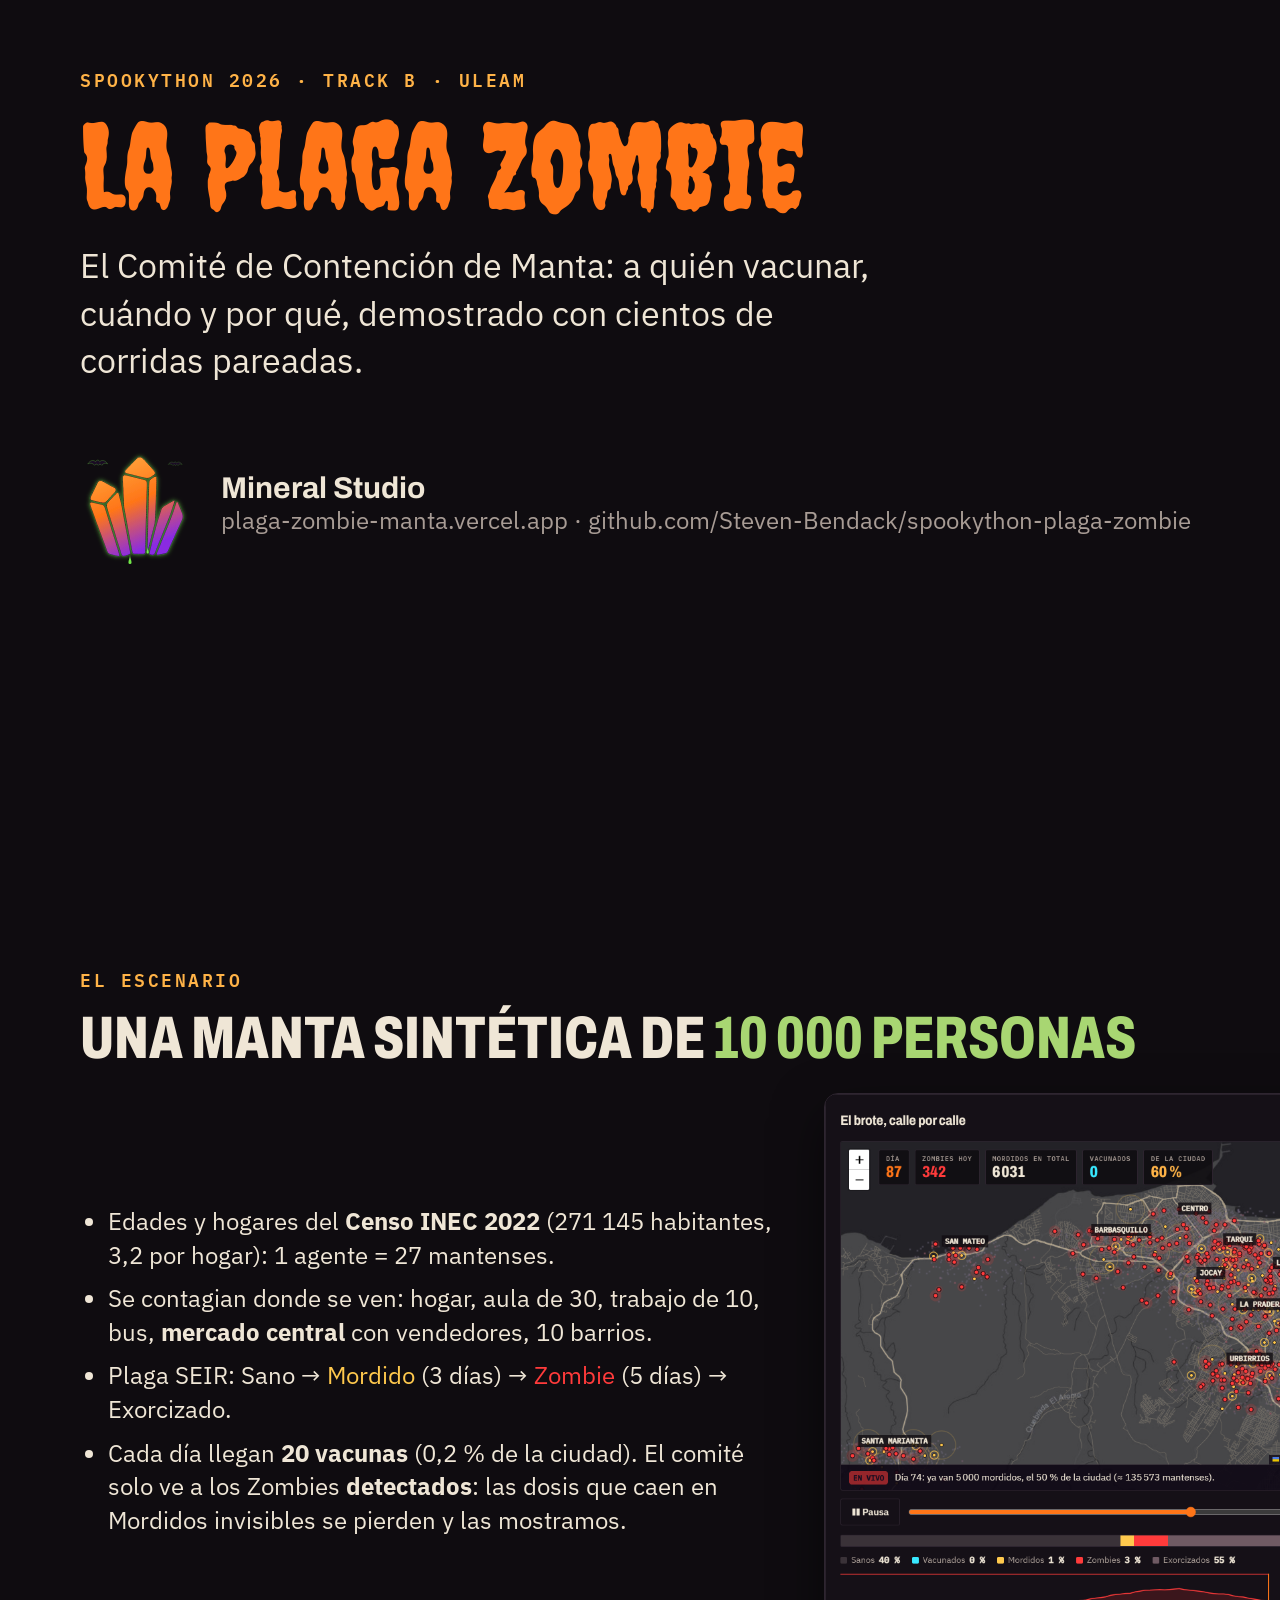
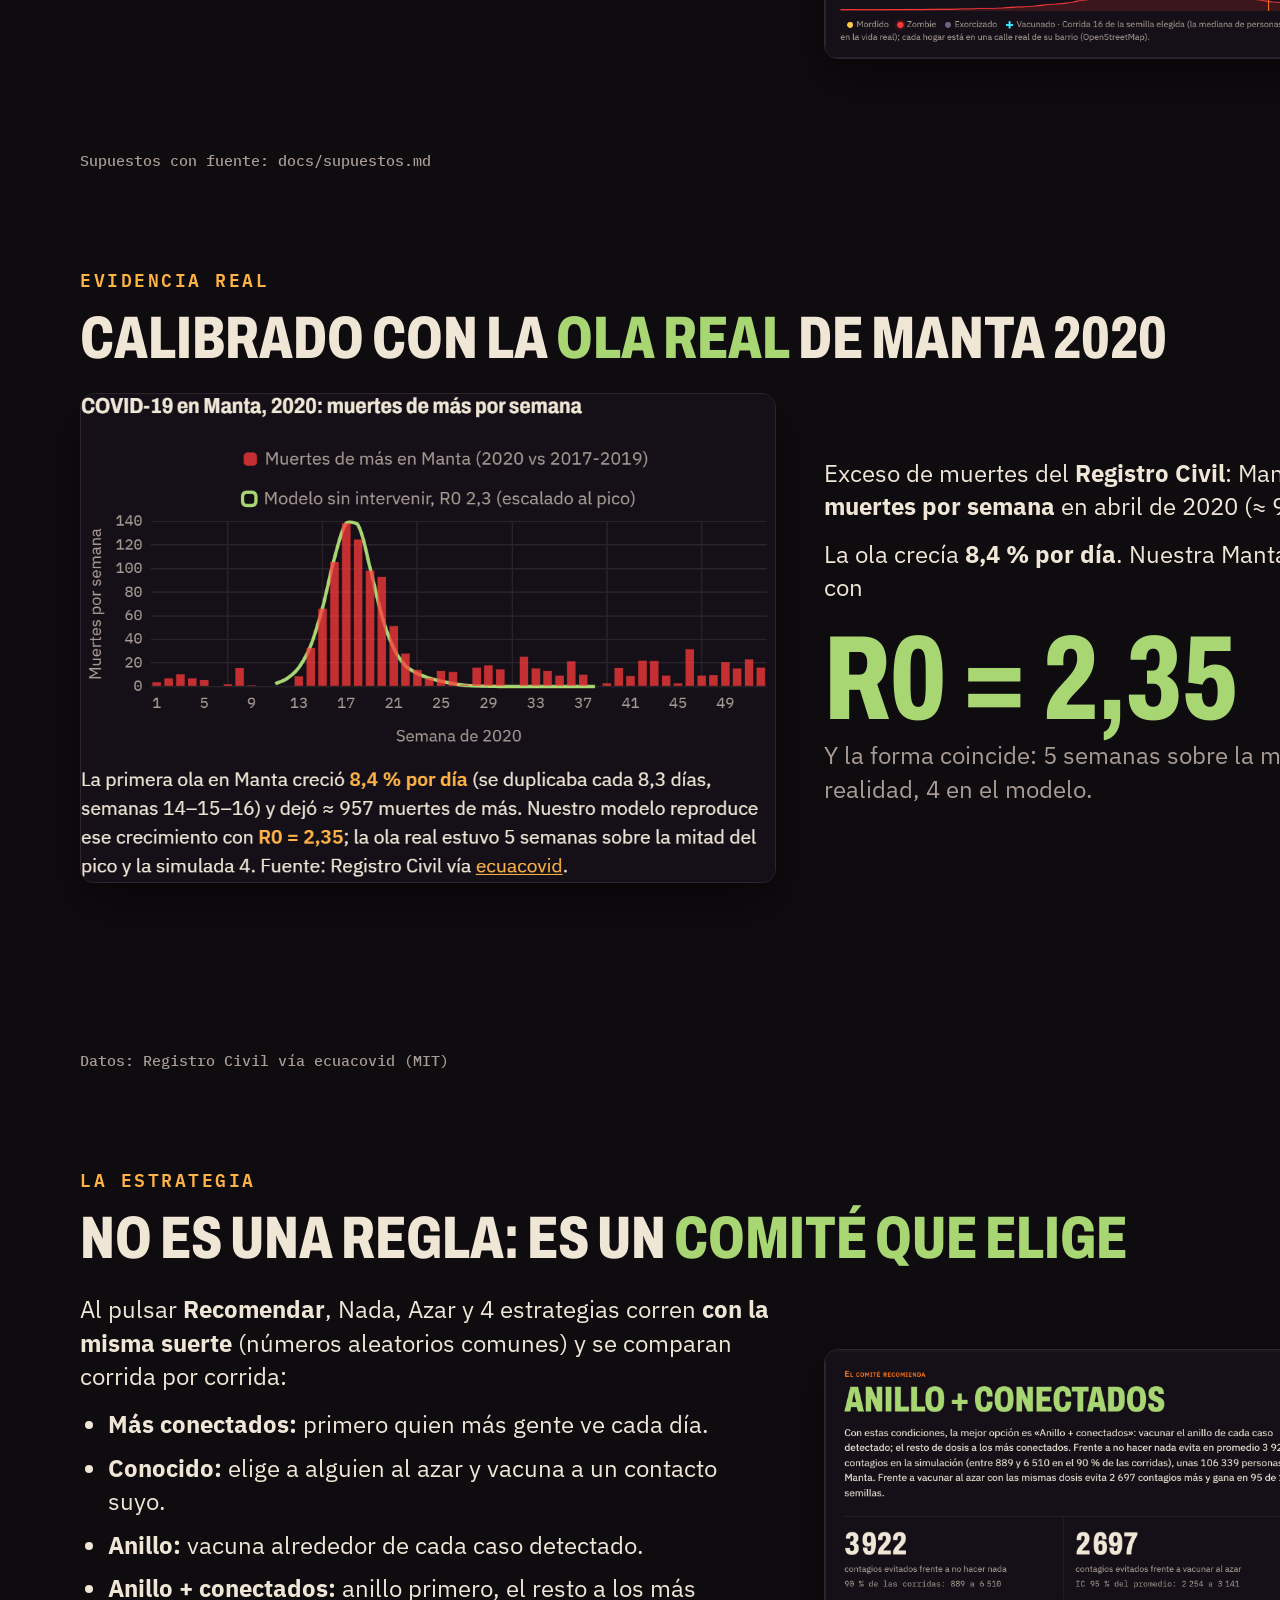
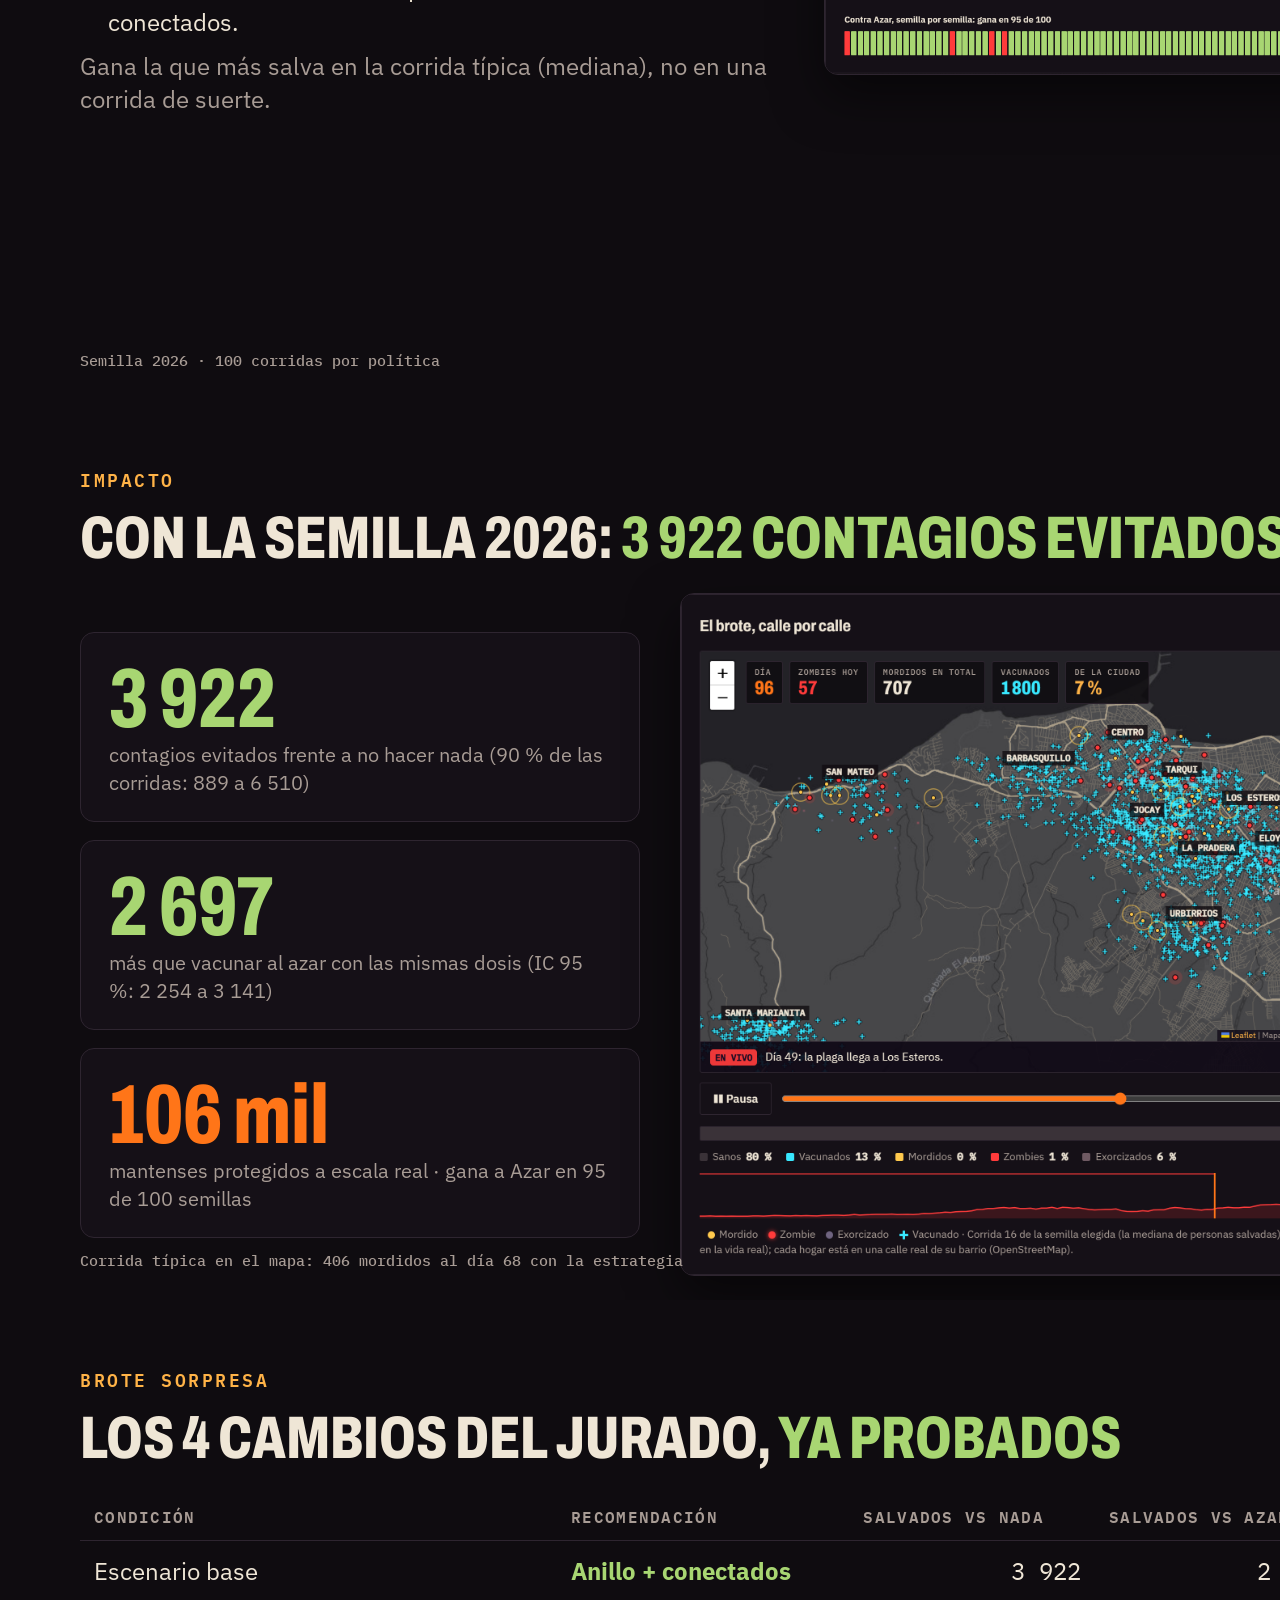
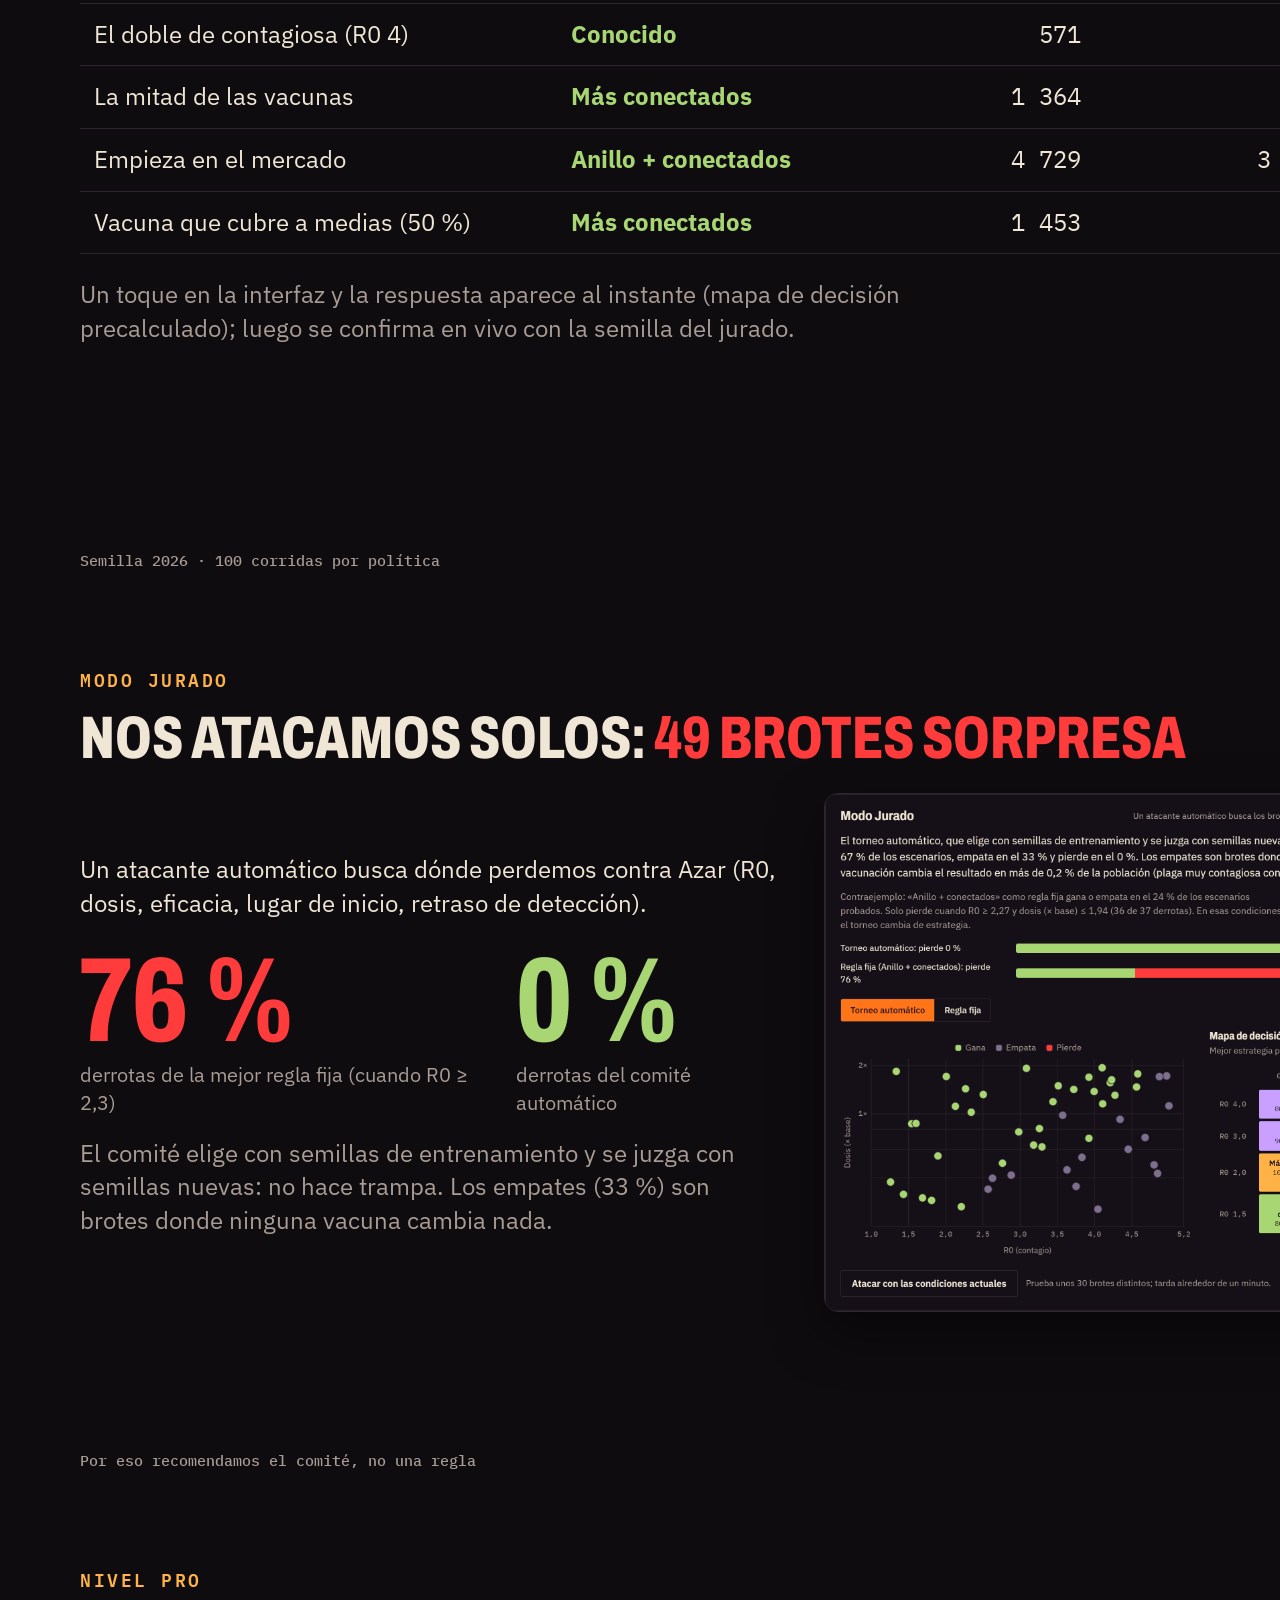
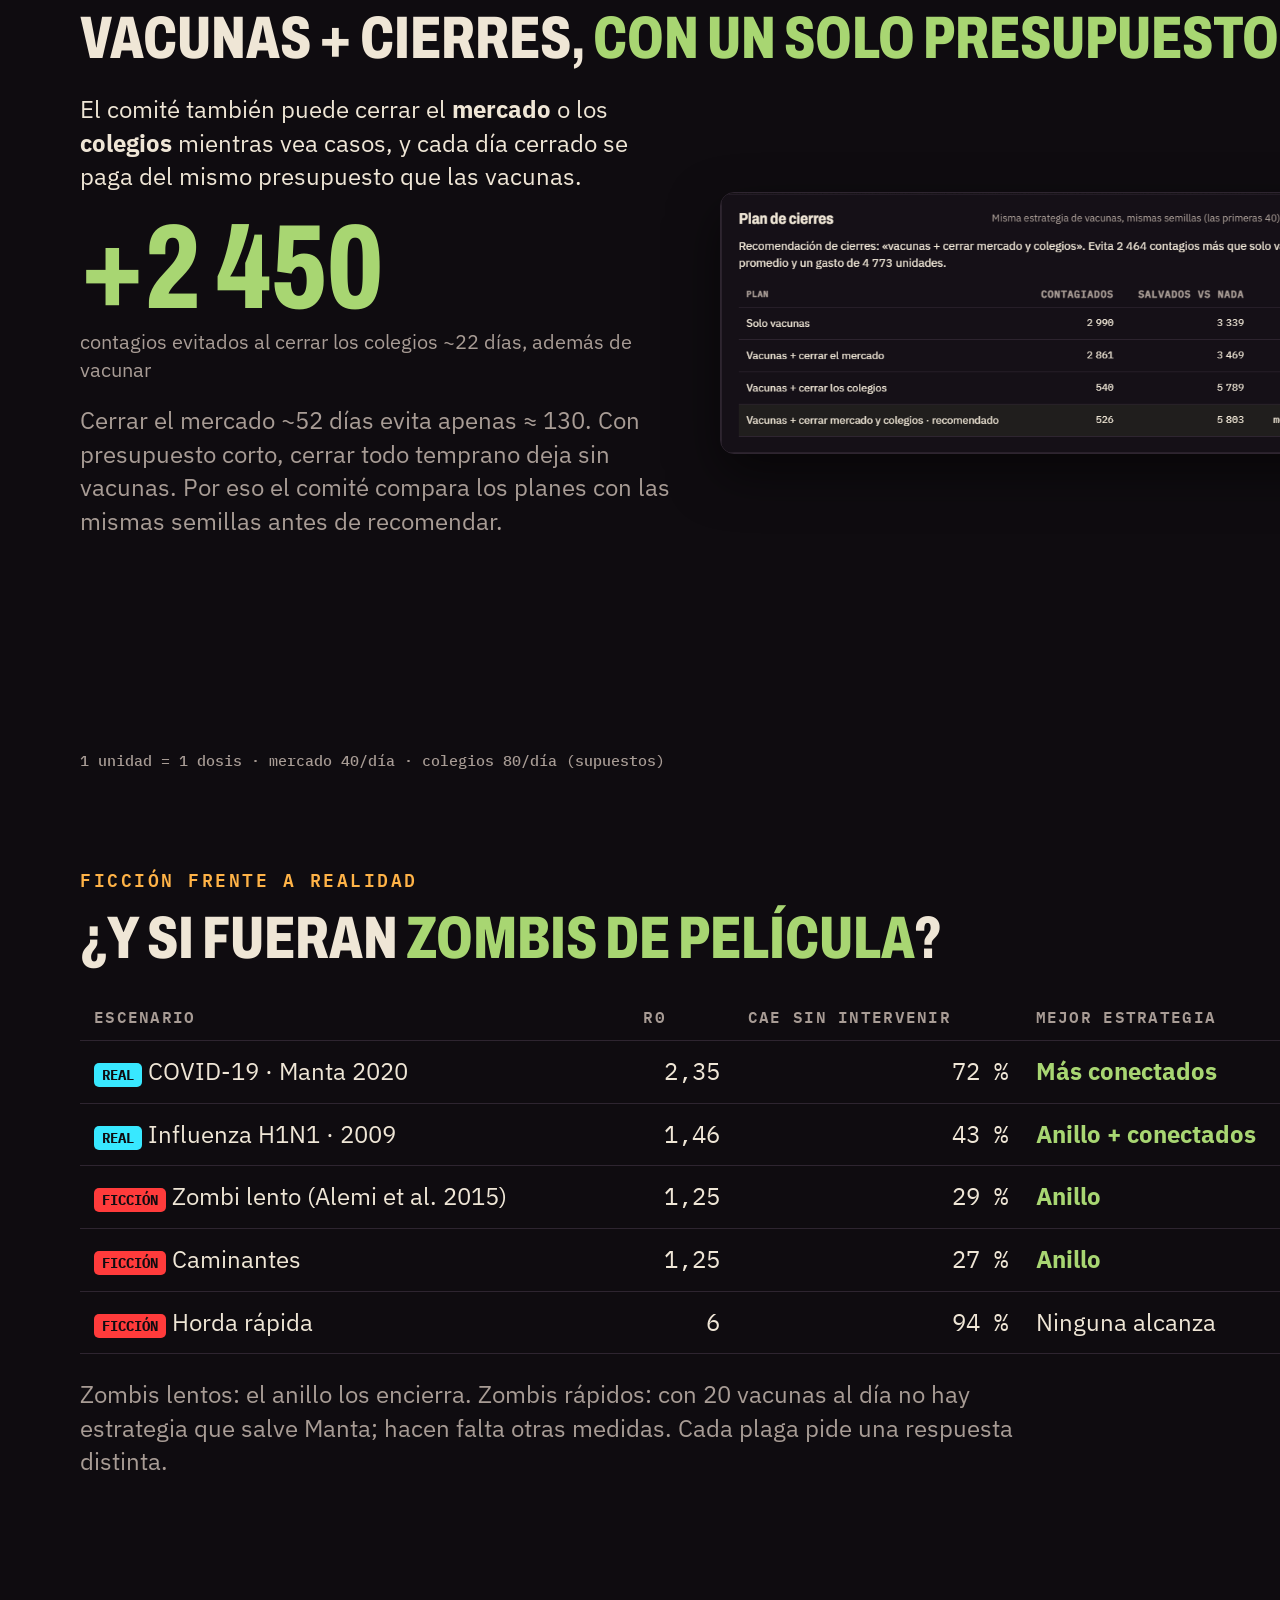
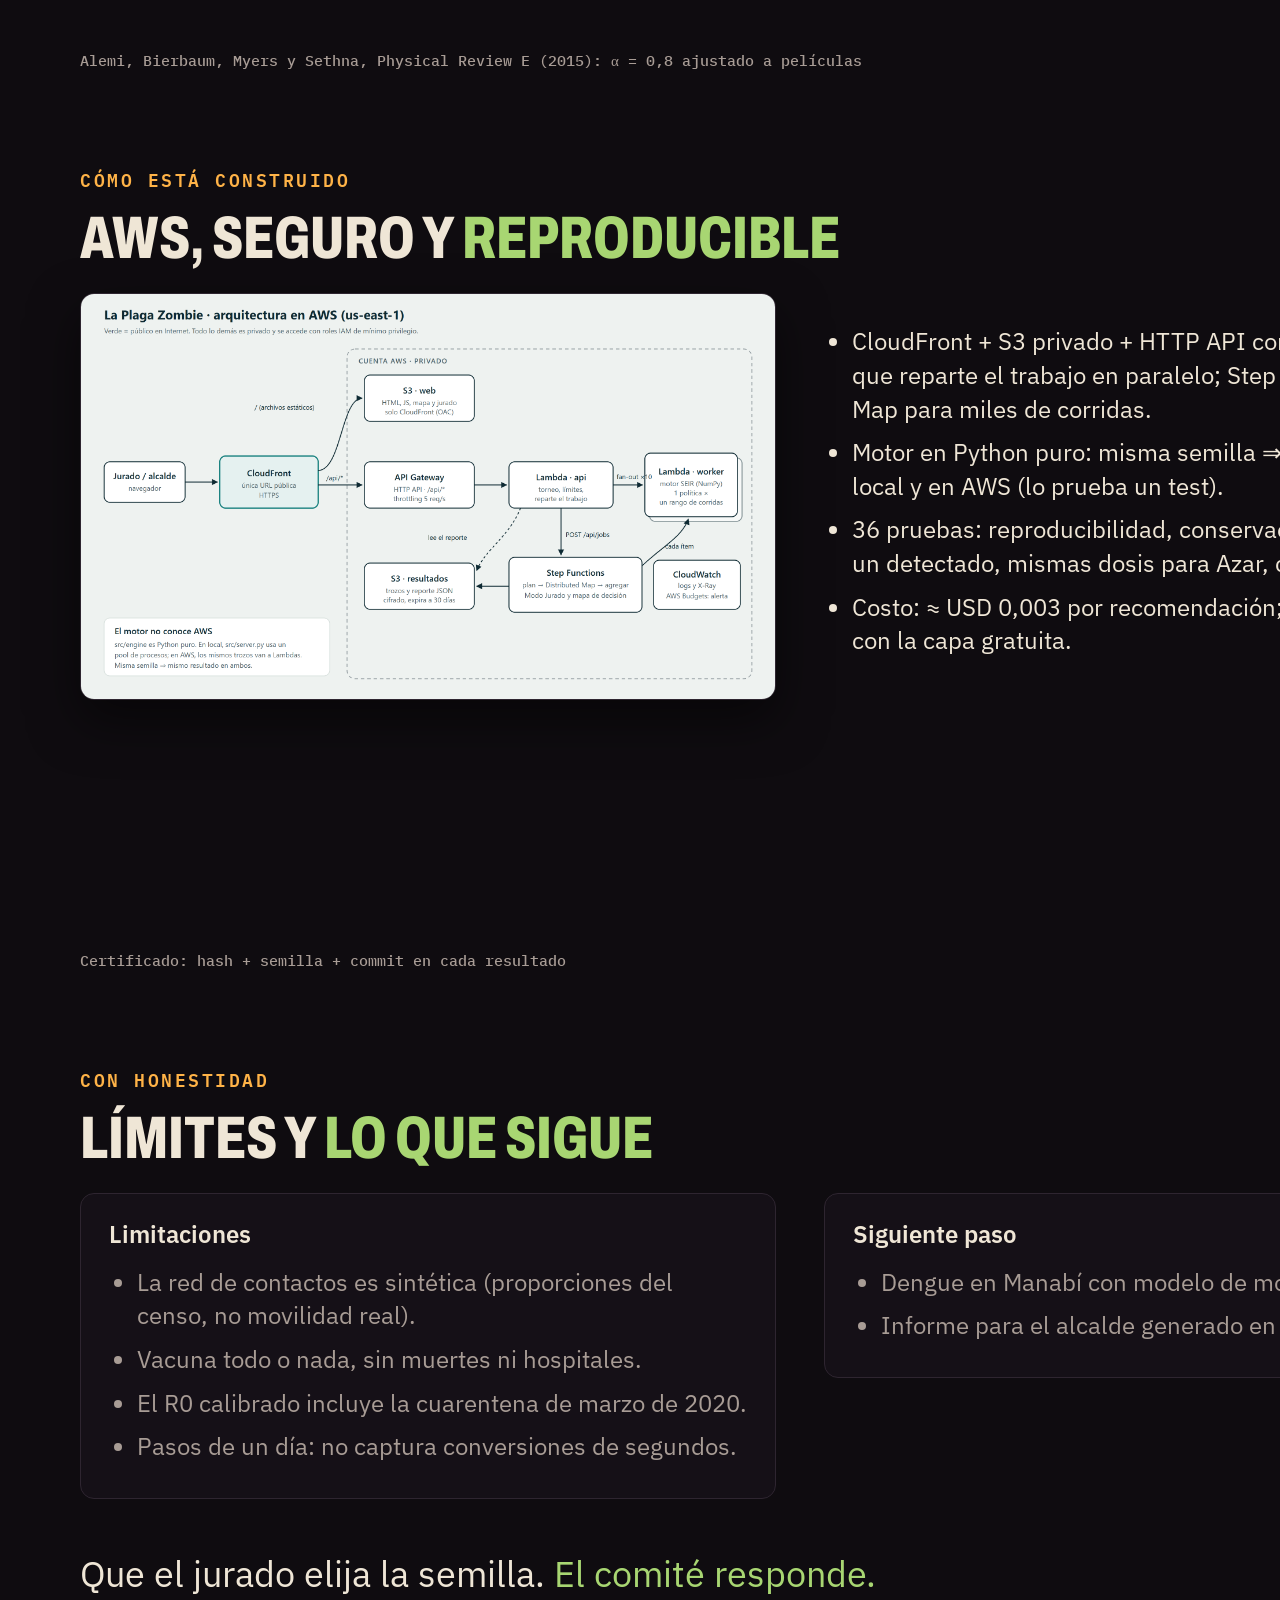
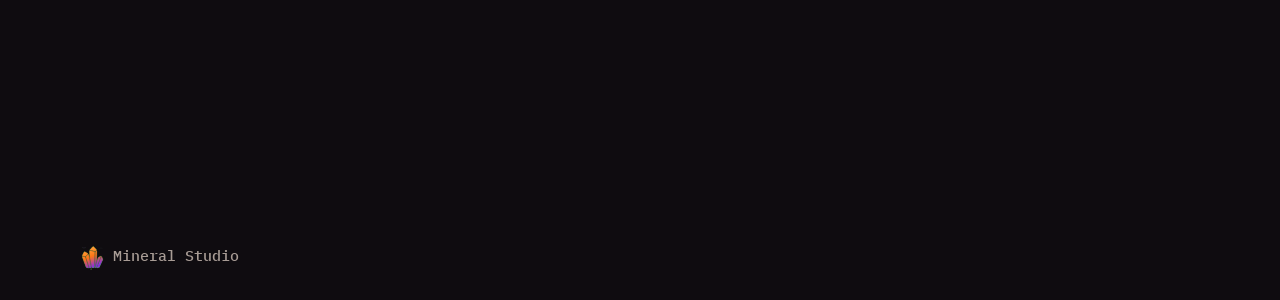
==== commit cee2388d: "revert(docs): leave the pitch as it was; Steimber owns it" ====
--- a/docs/pitch/pitch.html
+++ b/docs/pitch/pitch.html
@@ -132,7 +132,6 @@
       <tr><td>La mitad de las vacunas</td><td><strong>Más conectados</strong></td><td class="num">1 364</td><td class="num">759</td><td class="num">99 %</td></tr>
       <tr><td>Empieza en el mercado</td><td><strong>Anillo + conectados</strong></td><td class="num">4 729</td><td class="num">3 438</td><td class="num">99 %</td></tr>
       <tr><td>Vacuna que cubre a medias (50 %)</td><td><strong>Más conectados</strong></td><td class="num">1 453</td><td class="num">781</td><td class="num">99 %</td></tr>
-      <tr><td><span style="color:var(--blood)">Los 4 a la vez</span> <span class="soft" style="font-size:18px">(semilla 5, 40 corridas)</span></td><td><strong>Conocido + cerrar el mercado</strong></td><td class="num">161 → 227</td><td class="num">12</td><td class="num">68 %</td></tr>
     </tbody>
   </table>
   <p class="soft" style="margin-top:24px">Un toque en la interfaz y la respuesta aparece al instante (mapa de decisión precalculado); luego se confirma en vivo con la semilla del jurado.</p>
@@ -171,41 +170,6 @@
     <img class="shot" src="img/plans.png" alt="Plan de cierres">
   </div>
   <div class="foot"><span>1 unidad = 1 dosis · mercado 40/día · colegios 80/día (supuestos)</span><span>8</span></div>
-</section>
-
-<!-- 8a -->
-<section class="slide">
-  <p class="eyebrow">El peor Brote Sorpresa</p>
-  <h2>Cuando vacunar <span class="red">no basta</span>, el comité lo dice</h2>
-  <div class="grid2" style="grid-template-columns:1.15fr 0.85fr">
-    <div>
-      <p>Doble de contagiosa, mitad de vacunas, empieza en el mercado y vacuna al 50 %, todo junto: ninguna vacuna separa mucho del azar (gana en 68 % de las semillas, 12 contagios más).</p>
-      <p>En vez de esconderlo, el comité <strong>prueba cierres por su cuenta</strong>, con el <strong>mismo presupuesto</strong> que las vacunas (nada sale gratis), y lo pone en el veredicto:</p>
-      <div class="big">161 → 227</div>
-      <p class="label">contagios evitados al sumar el cierre del mercado ~27 días (+41 %), con las mismas 1 430 unidades</p>
-    </div>
-    <img class="shot" src="img/verdict_worst.png" alt="Veredicto con recomendación de cierres" style="max-height:700px;width:auto;justify-self:center">
-  </div>
-  <div class="foot"><span>Regla: si gana a Azar en &lt; 90 % de las semillas o evita &lt; 100 más, se prueban cierres</span><span>9</span></div>
-</section>
-
-<!-- 8b -->
-<section class="slide">
-  <p class="eyebrow">Producto</p>
-  <h2>¿Le ganas <em>al comité</em>?</h2>
-  <div class="grid2" style="grid-template-columns:0.8fr 1.2fr">
-    <div>
-      <p>Cualquiera puede armar su propio plan: elige hasta 3 grupos para vacunar primero y juega contra el comité <strong>con las mismas vacunas y la misma suerte</strong>.</p>
-      <ul>
-        <li>Pantalla dividida: tu plan y el del comité sobre el mismo mapa de Manta, día a día.</li>
-        <li>Marcador corrida por corrida: en cuántas semillas ganas.</li>
-        <li>La plaga llega por el <strong>puerto</strong> y recorre las <strong>calles reales</strong> (OpenStreetMap) hasta el paciente cero.</li>
-      </ul>
-      <p class="soft">Así el alcalde entiende en un minuto por qué la intuición pierde contra el comité.</p>
-    </div>
-    <img class="shot" src="img/duel.png" alt="Duelo contra el comité">
-  </div>
-  <div class="foot"><span>Mismas semillas = comparación justa</span><span>10</span></div>
 </section>
 
 <!-- 8 -->
@@ -223,7 +187,7 @@
     </tbody>
   </table>
   <p class="soft" style="margin-top:24px">Zombis lentos: el anillo los encierra. Zombis rápidos: con 20 vacunas al día no hay estrategia que salve Manta; hacen falta otras medidas. Cada plaga pide una respuesta distinta.</p>
-  <div class="foot"><span>Alemi, Bierbaum, Myers y Sethna, Physical Review E (2015): α = 0,8 ajustado a películas</span><span>11</span></div>
+  <div class="foot"><span>Alemi, Bierbaum, Myers y Sethna, Physical Review E (2015): α = 0,8 ajustado a películas</span><span>9</span></div>
 </section>
 
 <!-- 9 -->
@@ -236,13 +200,12 @@
       <ul>
         <li>CloudFront + S3 privado + HTTP API con límites + Lambda que reparte el trabajo en paralelo; Step Functions Distributed Map para miles de corridas.</li>
         <li>Motor en Python puro: misma semilla ⇒ mismo resultado en local y en AWS (lo prueba un test).</li>
-        <li>71 pruebas: reproducibilidad, conservación, nunca vacunar a un detectado, mismas dosis para Azar, calibración ±10 %. Corren en GitHub Actions en cada cambio y solo se publica si pasan.</li>
-        <li>Informe para el alcalde en lenguaje simple con IA: solo recibe números ya validados, y si la IA falla responde una plantilla.</li>
+        <li>36 pruebas: reproducibilidad, conservación, nunca vacunar a un detectado, mismas dosis para Azar, calibración ±10 %.</li>
         <li>Costo: ≈ USD 0,003 por recomendación; ≈ USD 0,25 al mes con la capa gratuita.</li>
       </ul>
     </div>
   </div>
-  <div class="foot"><span>Certificado: hash + semilla + commit en cada resultado</span><span>12</span></div>
+  <div class="foot"><span>Certificado: hash + semilla + commit en cada resultado</span><span>10</span></div>
 </section>
 
 <!-- 10 -->
@@ -262,14 +225,13 @@
     <div class="card">
       <p style="font-weight:600">Siguiente paso</p>
       <ul class="soft">
-        <li>Dengue en Manabí con modelo de mosquito y brigadas de fumigación.</li>
-        <li>Movilidad real (datos de buses) en lugar de contactos sintéticos.</li>
-        <li>Hospitales y camas: decidir también cuándo el sistema se satura.</li>
+        <li>Dengue en Manabí con modelo de mosquito.</li>
+        <li>Informe para el alcalde generado en lenguaje simple.</li>
       </ul>
     </div>
   </div>
   <p style="font-size:36px;margin-top:50px">Que el jurado elija la semilla. <span style="color:var(--ecto)">El comité responde.</span></p>
-  <div class="foot"><span><img src="../../src/web/assets/mineral-halloween.svg" alt="">Mineral Studio</span><span>13</span></div>
+  <div class="foot"><span><img src="../../src/web/assets/mineral-halloween.svg" alt="">Mineral Studio</span><span>11</span></div>
 </section>
 
 </body>
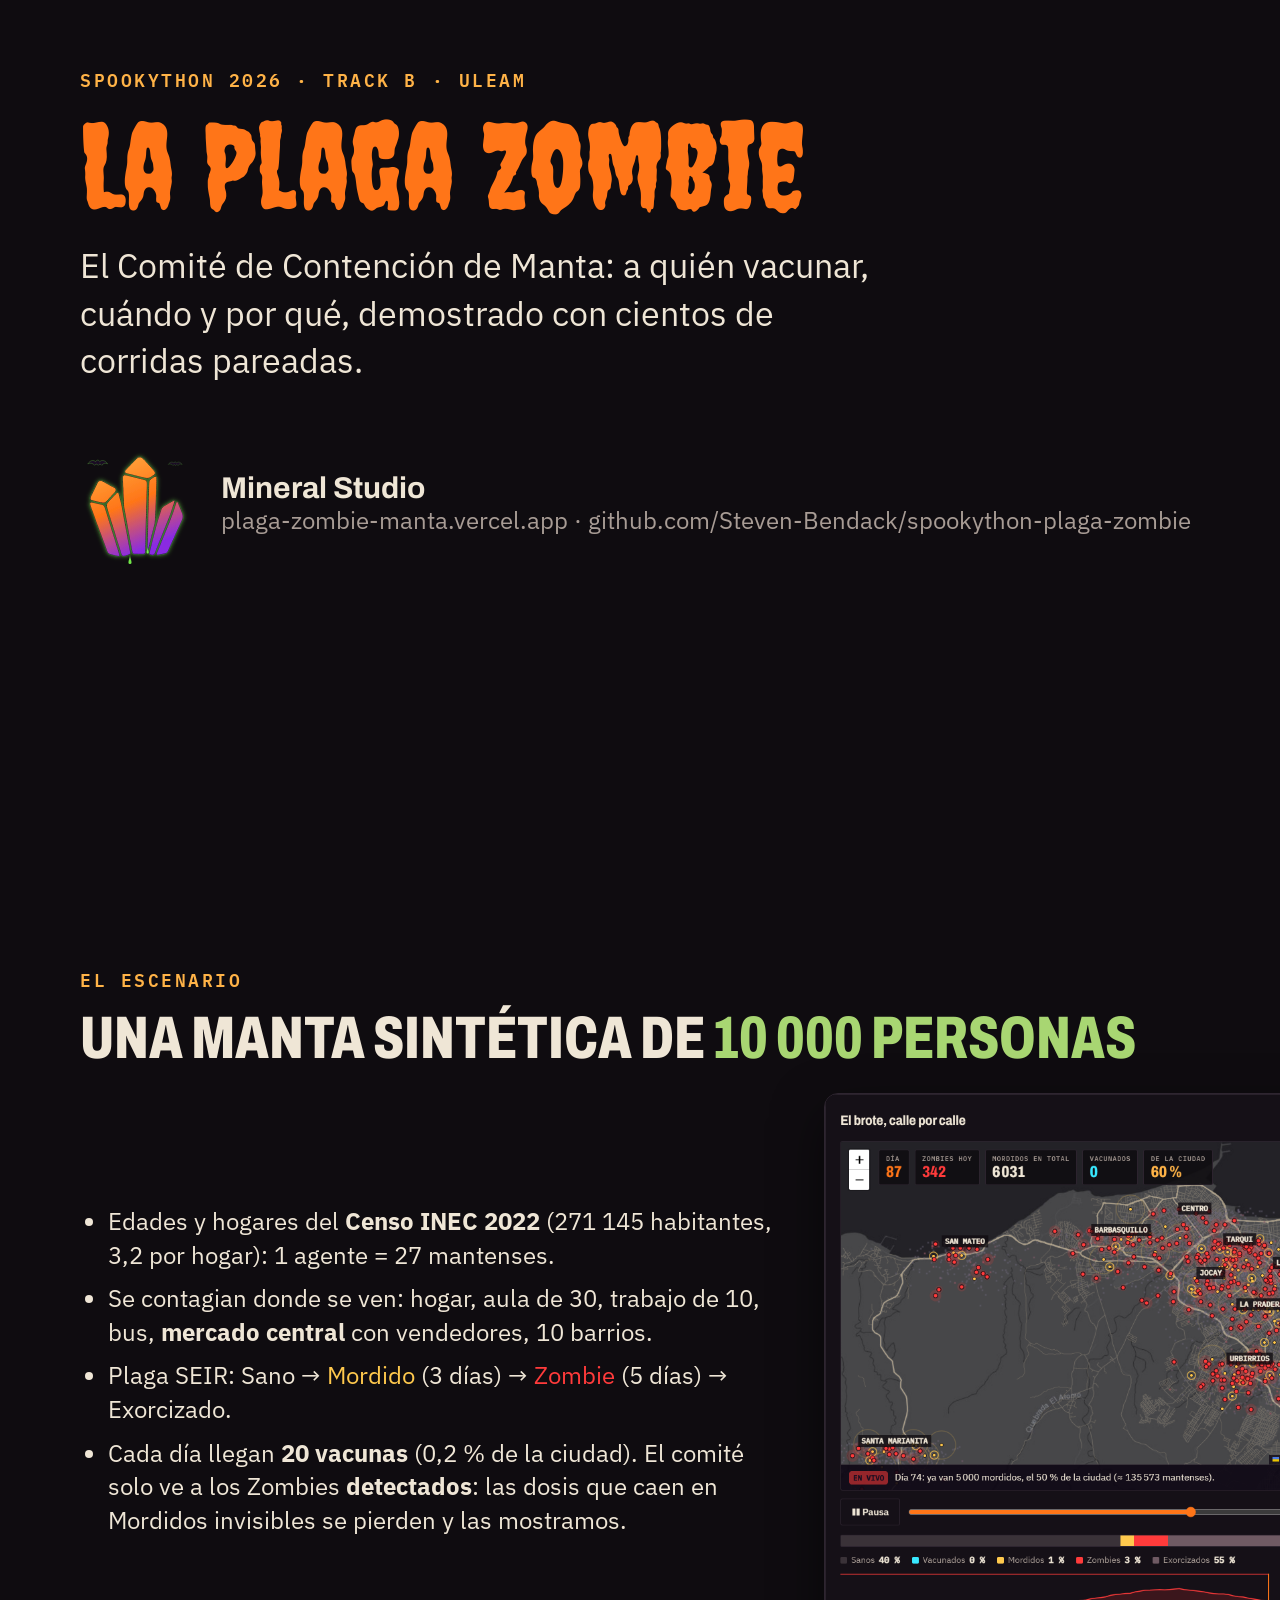
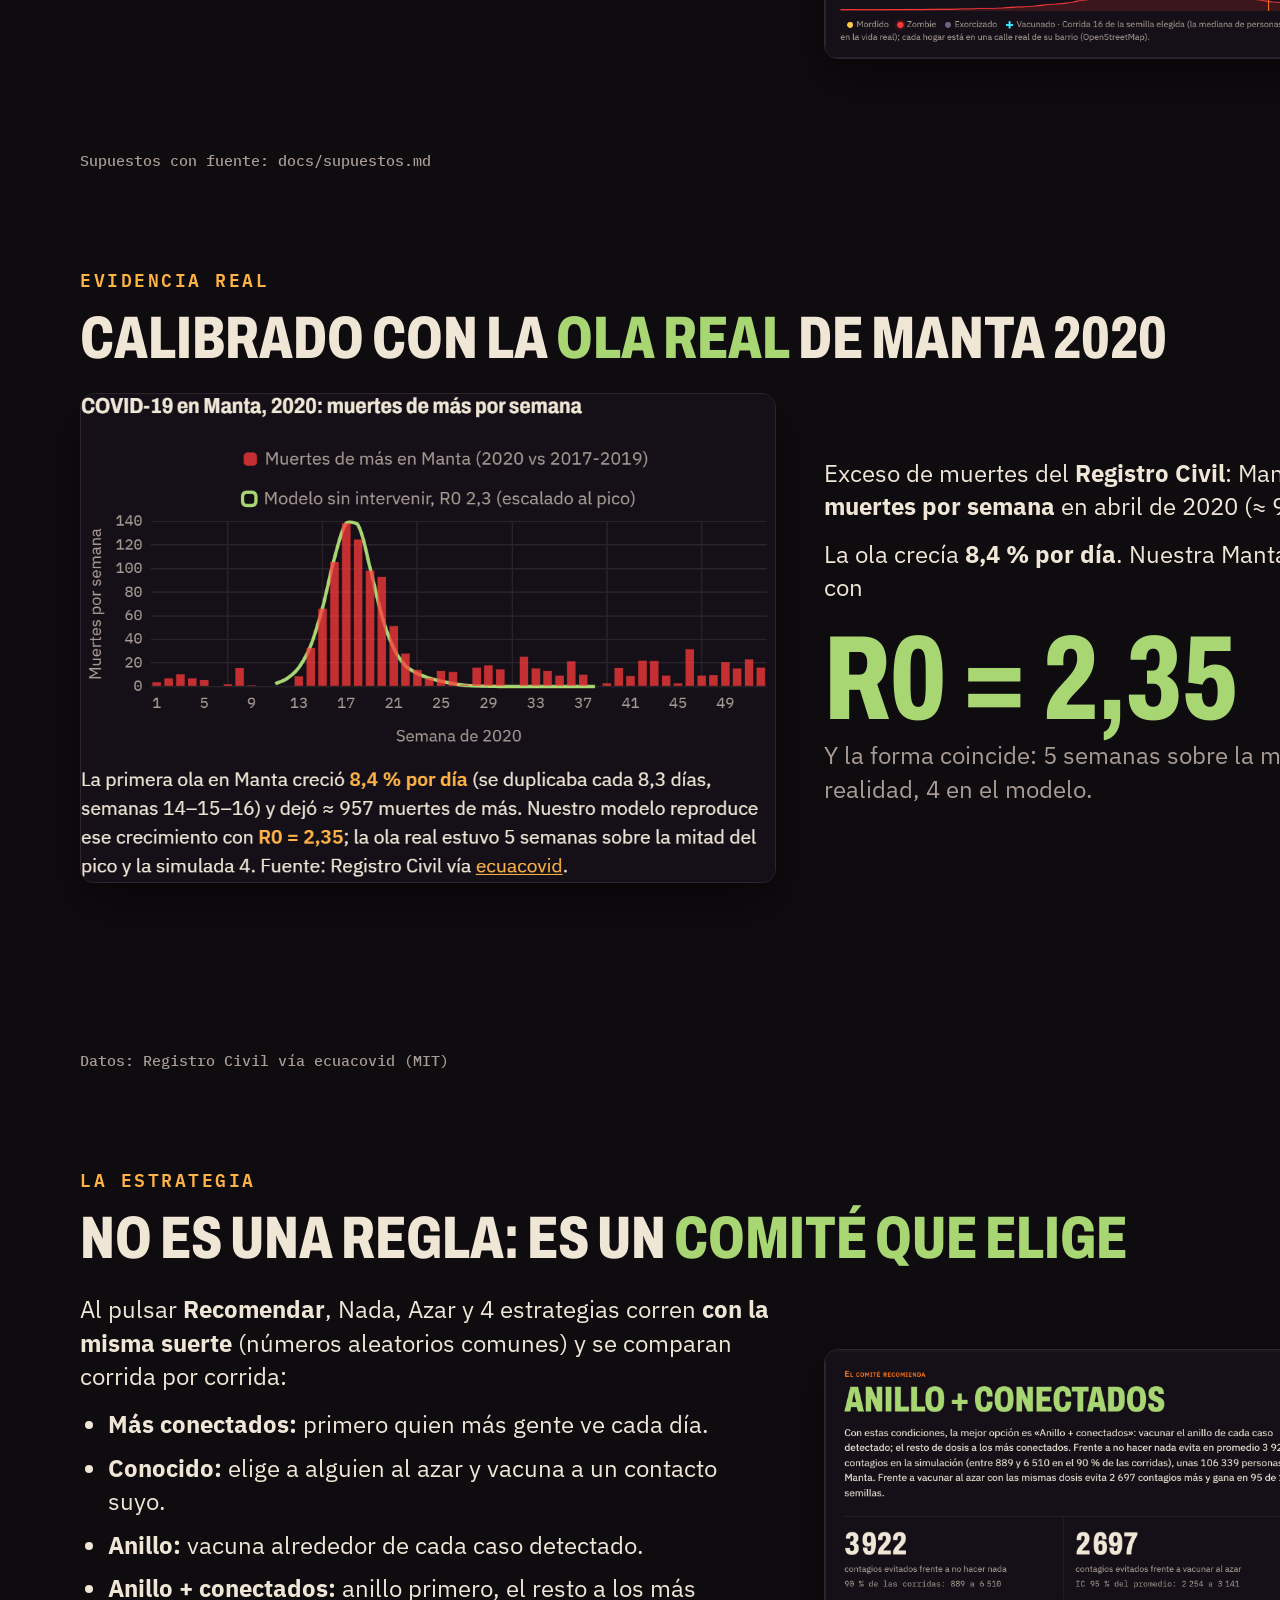
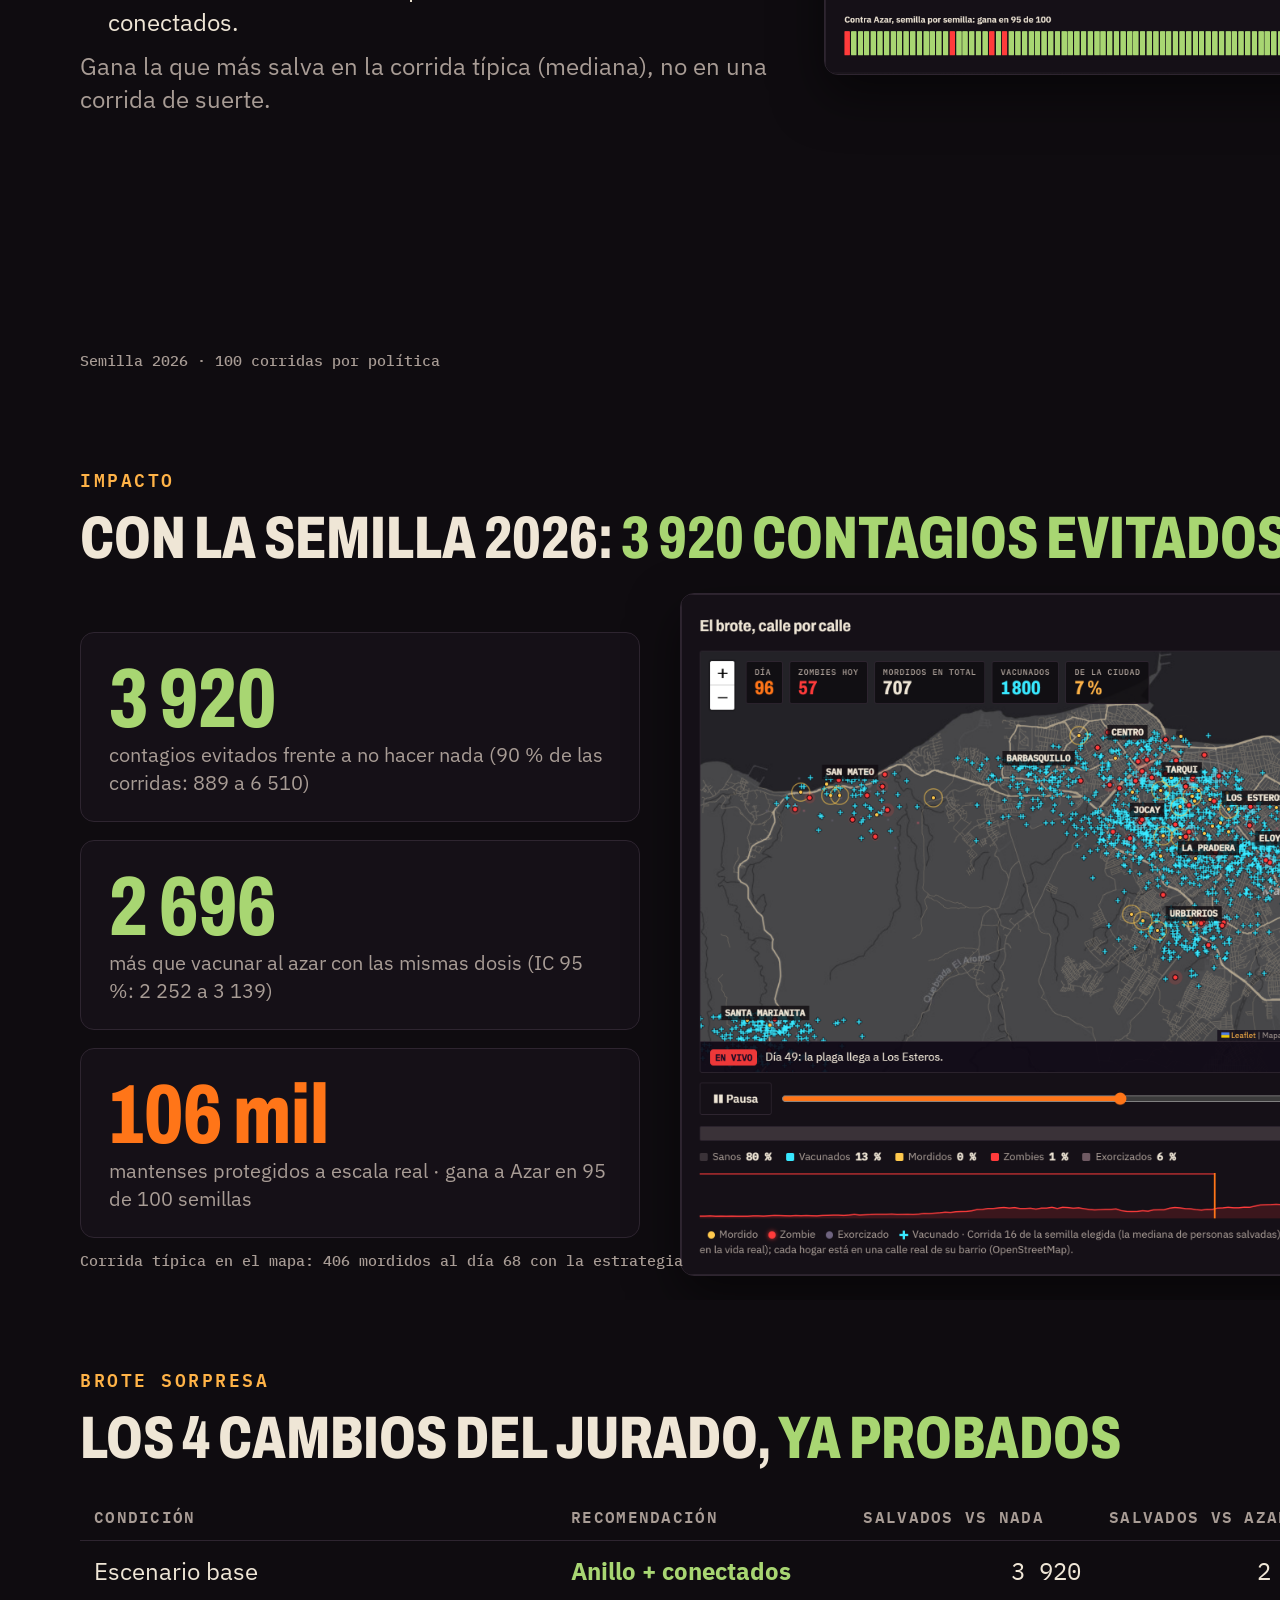
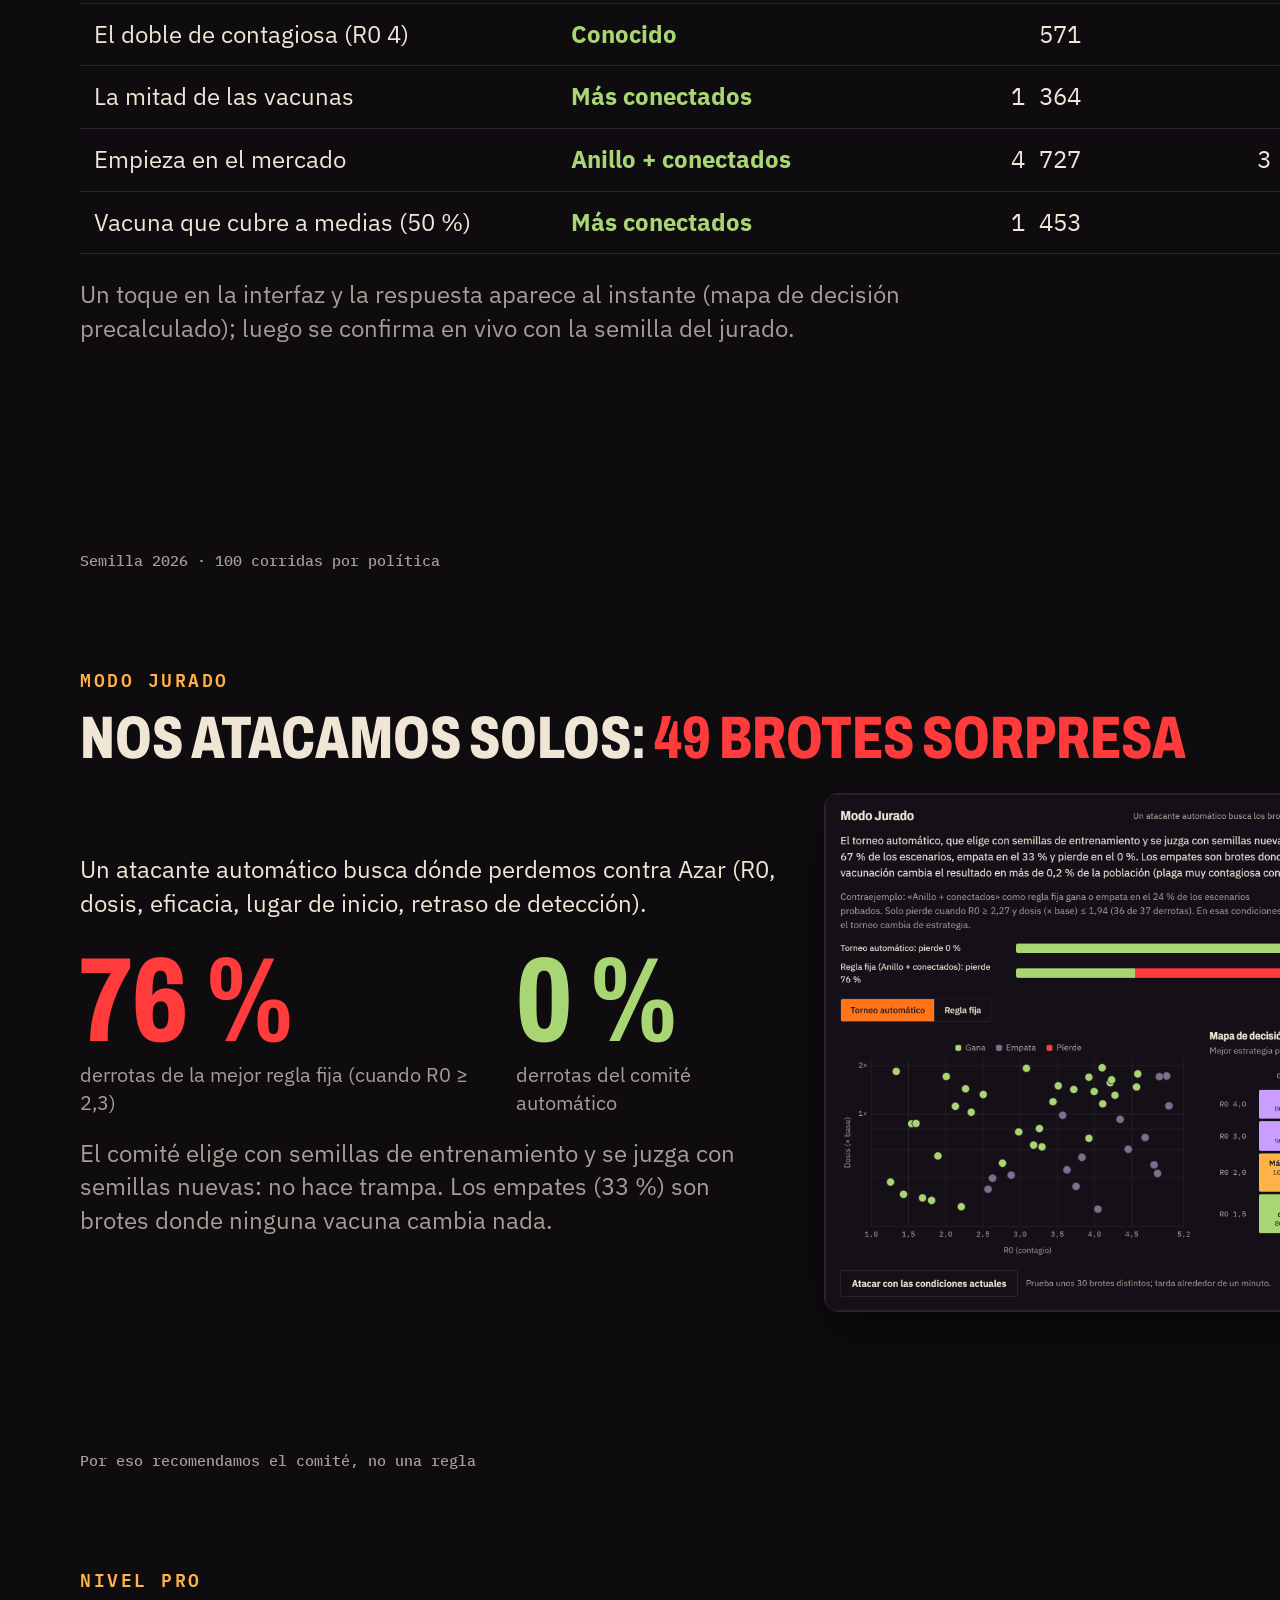
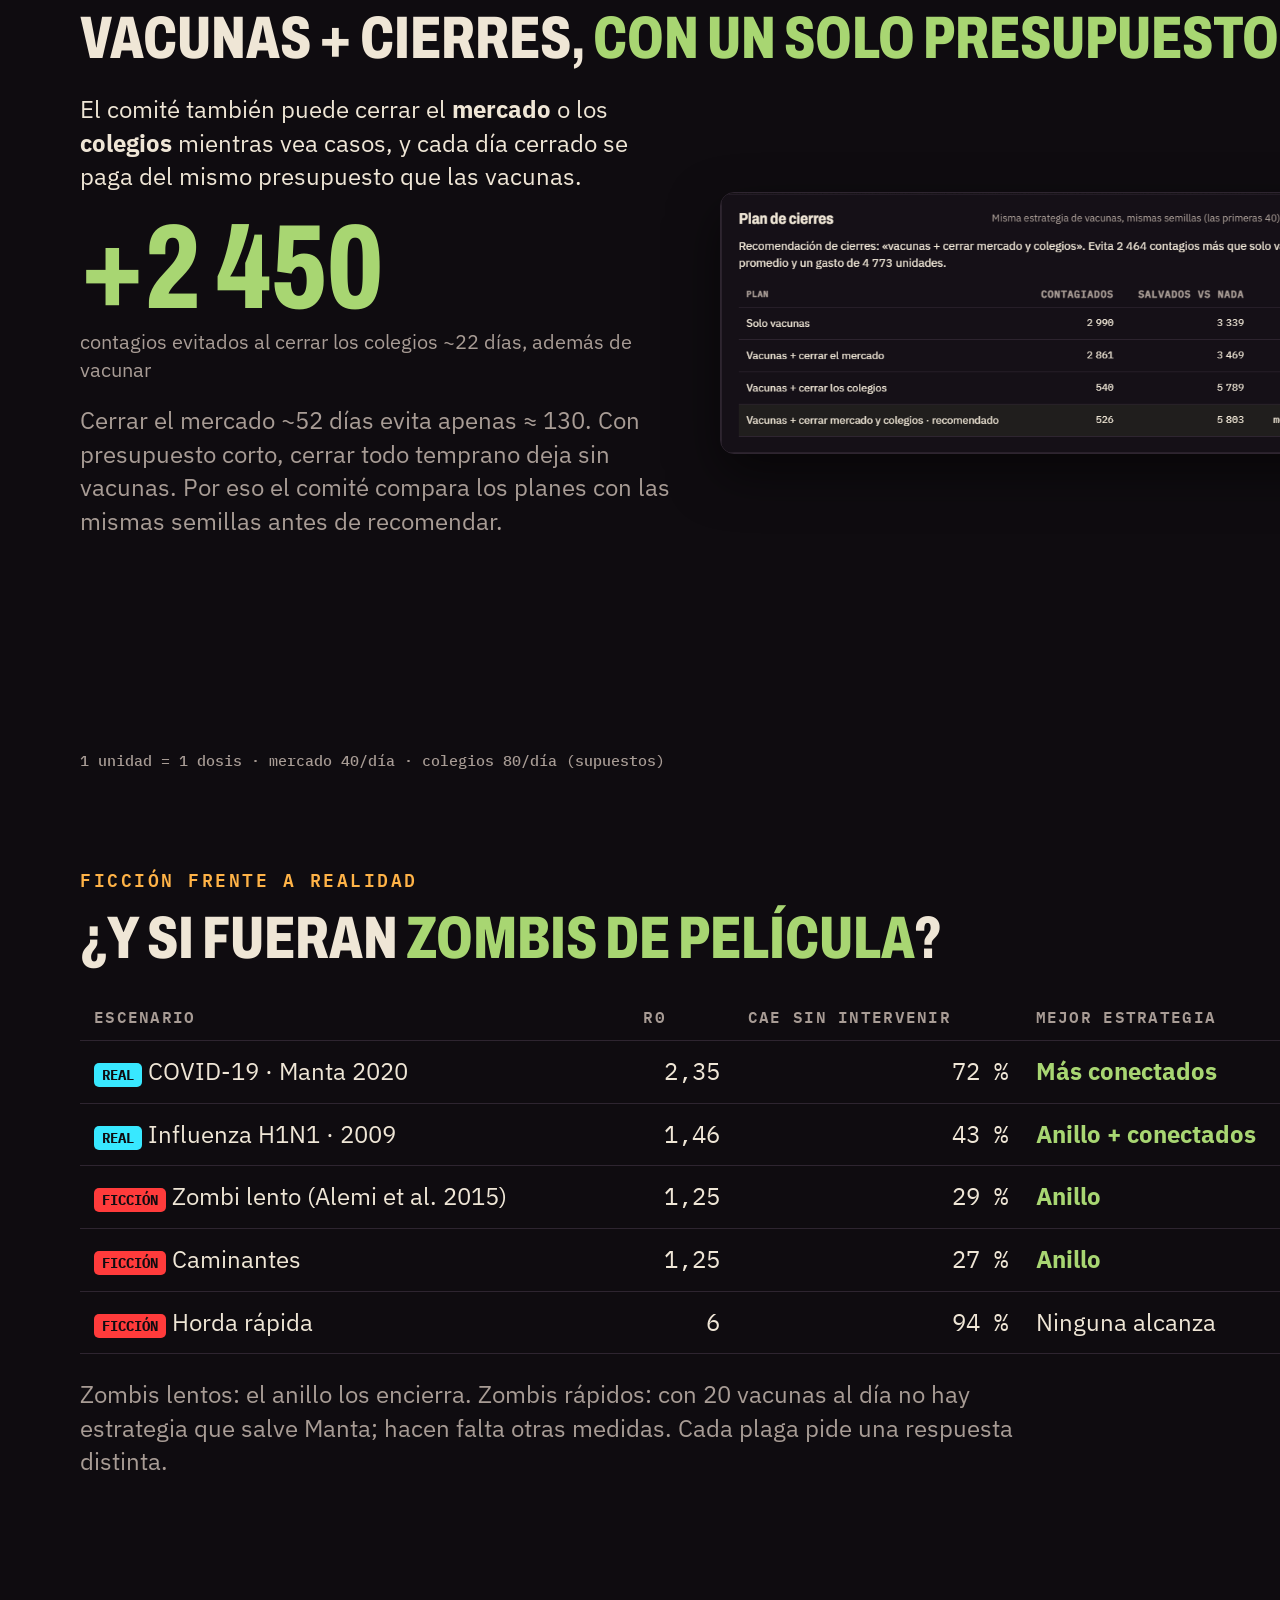
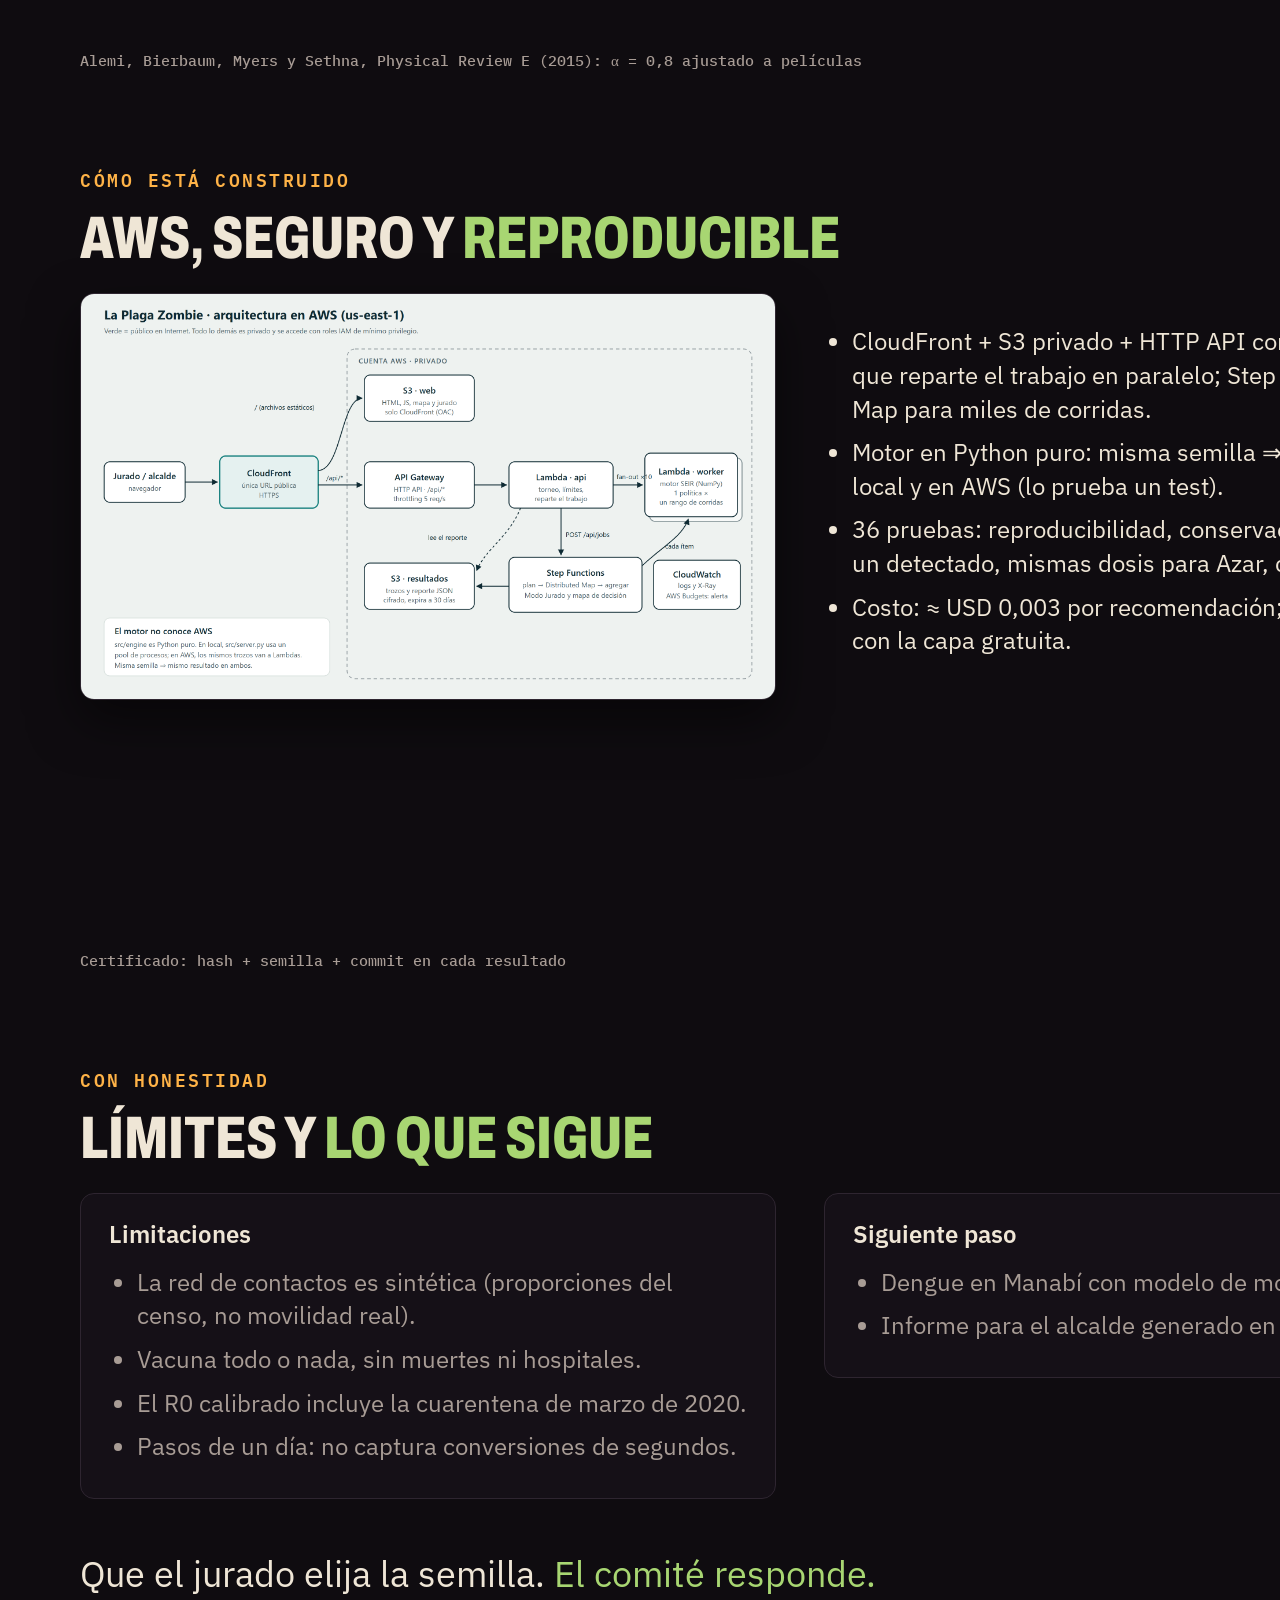
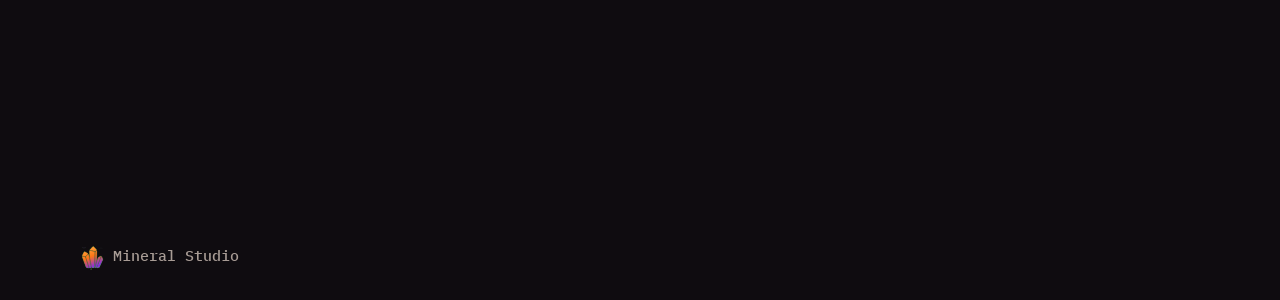
==== commit 36c9fd92: "docs: seed-2026 figures in the README and pitch match what AWS returns today" ====
--- a/docs/pitch/pitch.html
+++ b/docs/pitch/pitch.html
@@ -108,11 +108,11 @@
 <!-- 5 -->
 <section class="slide">
   <p class="eyebrow">Impacto</p>
-  <h2>Con la semilla 2026: <em>3 922 contagios evitados</em></h2>
+  <h2>Con la semilla 2026: <em>3 920 contagios evitados</em></h2>
   <div class="grid2" style="grid-template-columns:0.8fr 1.2fr;gap:40px">
     <div style="display:grid;gap:18px">
-      <div class="card"><div class="big" style="font-size:84px">3 922</div><div class="label">contagios evitados frente a no hacer nada (90 % de las corridas: 889 a 6 510)</div></div>
-      <div class="card"><div class="big" style="font-size:84px">2 697</div><div class="label">más que vacunar al azar con las mismas dosis (IC 95 %: 2 254 a 3 141)</div></div>
+      <div class="card"><div class="big" style="font-size:84px">3 920</div><div class="label">contagios evitados frente a no hacer nada (90 % de las corridas: 889 a 6 510)</div></div>
+      <div class="card"><div class="big" style="font-size:84px">2 696</div><div class="label">más que vacunar al azar con las mismas dosis (IC 95 %: 2 252 a 3 139)</div></div>
       <div class="card"><div class="big" style="font-size:84px;color:var(--pumpkin)">106 mil</div><div class="label">mantenses protegidos a escala real · gana a Azar en 95 de 100 semillas</div></div>
     </div>
     <img class="shot" src="img/map_strategy.png" alt="Mapa con la estrategia">
@@ -127,10 +127,10 @@
   <table>
     <thead><tr><th>Condición</th><th>Recomendación</th><th class="num">Salvados vs Nada</th><th class="num">Salvados vs Azar</th><th class="num">Gana a Azar</th></tr></thead>
     <tbody>
-      <tr><td>Escenario base</td><td><strong>Anillo + conectados</strong></td><td class="num">3 922</td><td class="num">2 697</td><td class="num">95 %</td></tr>
+      <tr><td>Escenario base</td><td><strong>Anillo + conectados</strong></td><td class="num">3 920</td><td class="num">2 696</td><td class="num">95 %</td></tr>
       <tr><td>El doble de contagiosa (R0 4)</td><td><strong>Conocido</strong></td><td class="num">571</td><td class="num">45</td><td class="num">92 %</td></tr>
       <tr><td>La mitad de las vacunas</td><td><strong>Más conectados</strong></td><td class="num">1 364</td><td class="num">759</td><td class="num">99 %</td></tr>
-      <tr><td>Empieza en el mercado</td><td><strong>Anillo + conectados</strong></td><td class="num">4 729</td><td class="num">3 438</td><td class="num">99 %</td></tr>
+      <tr><td>Empieza en el mercado</td><td><strong>Anillo + conectados</strong></td><td class="num">4 727</td><td class="num">3 435</td><td class="num">99 %</td></tr>
       <tr><td>Vacuna que cubre a medias (50 %)</td><td><strong>Más conectados</strong></td><td class="num">1 453</td><td class="num">781</td><td class="num">99 %</td></tr>
     </tbody>
   </table>
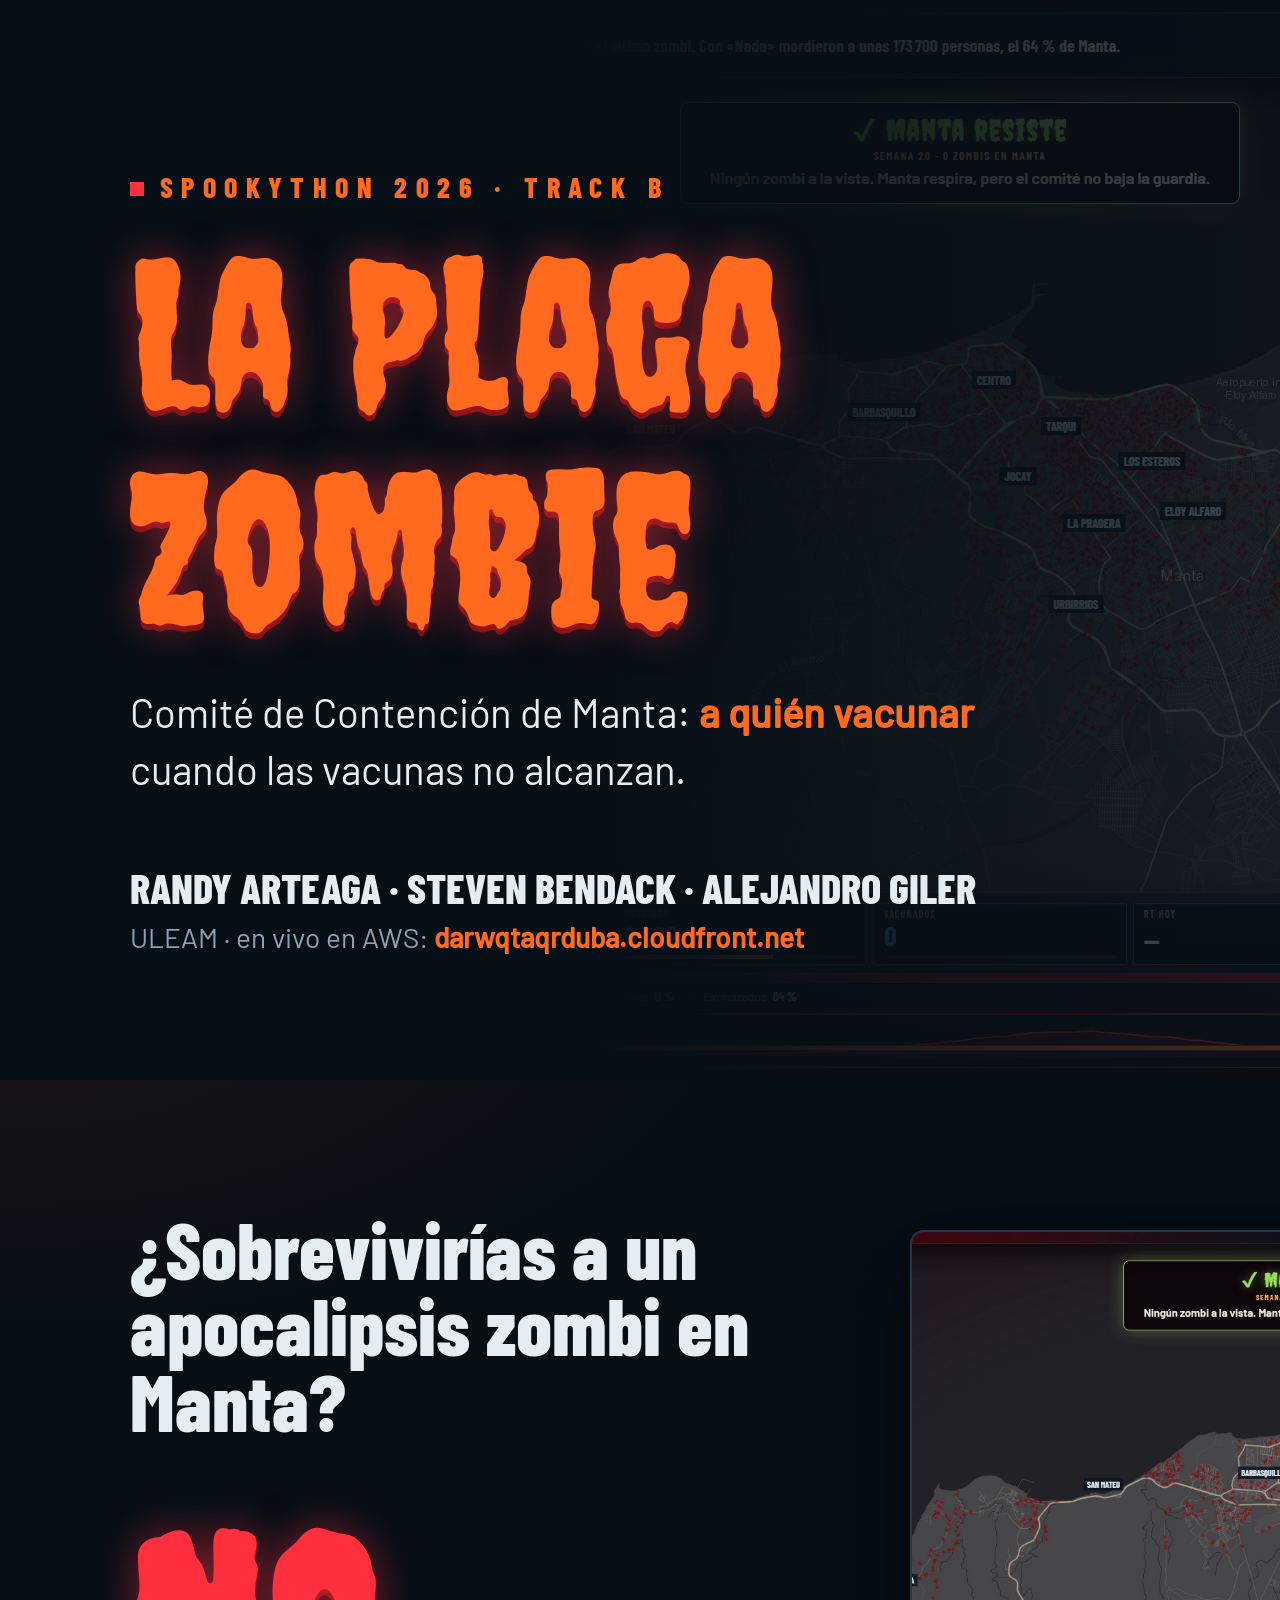
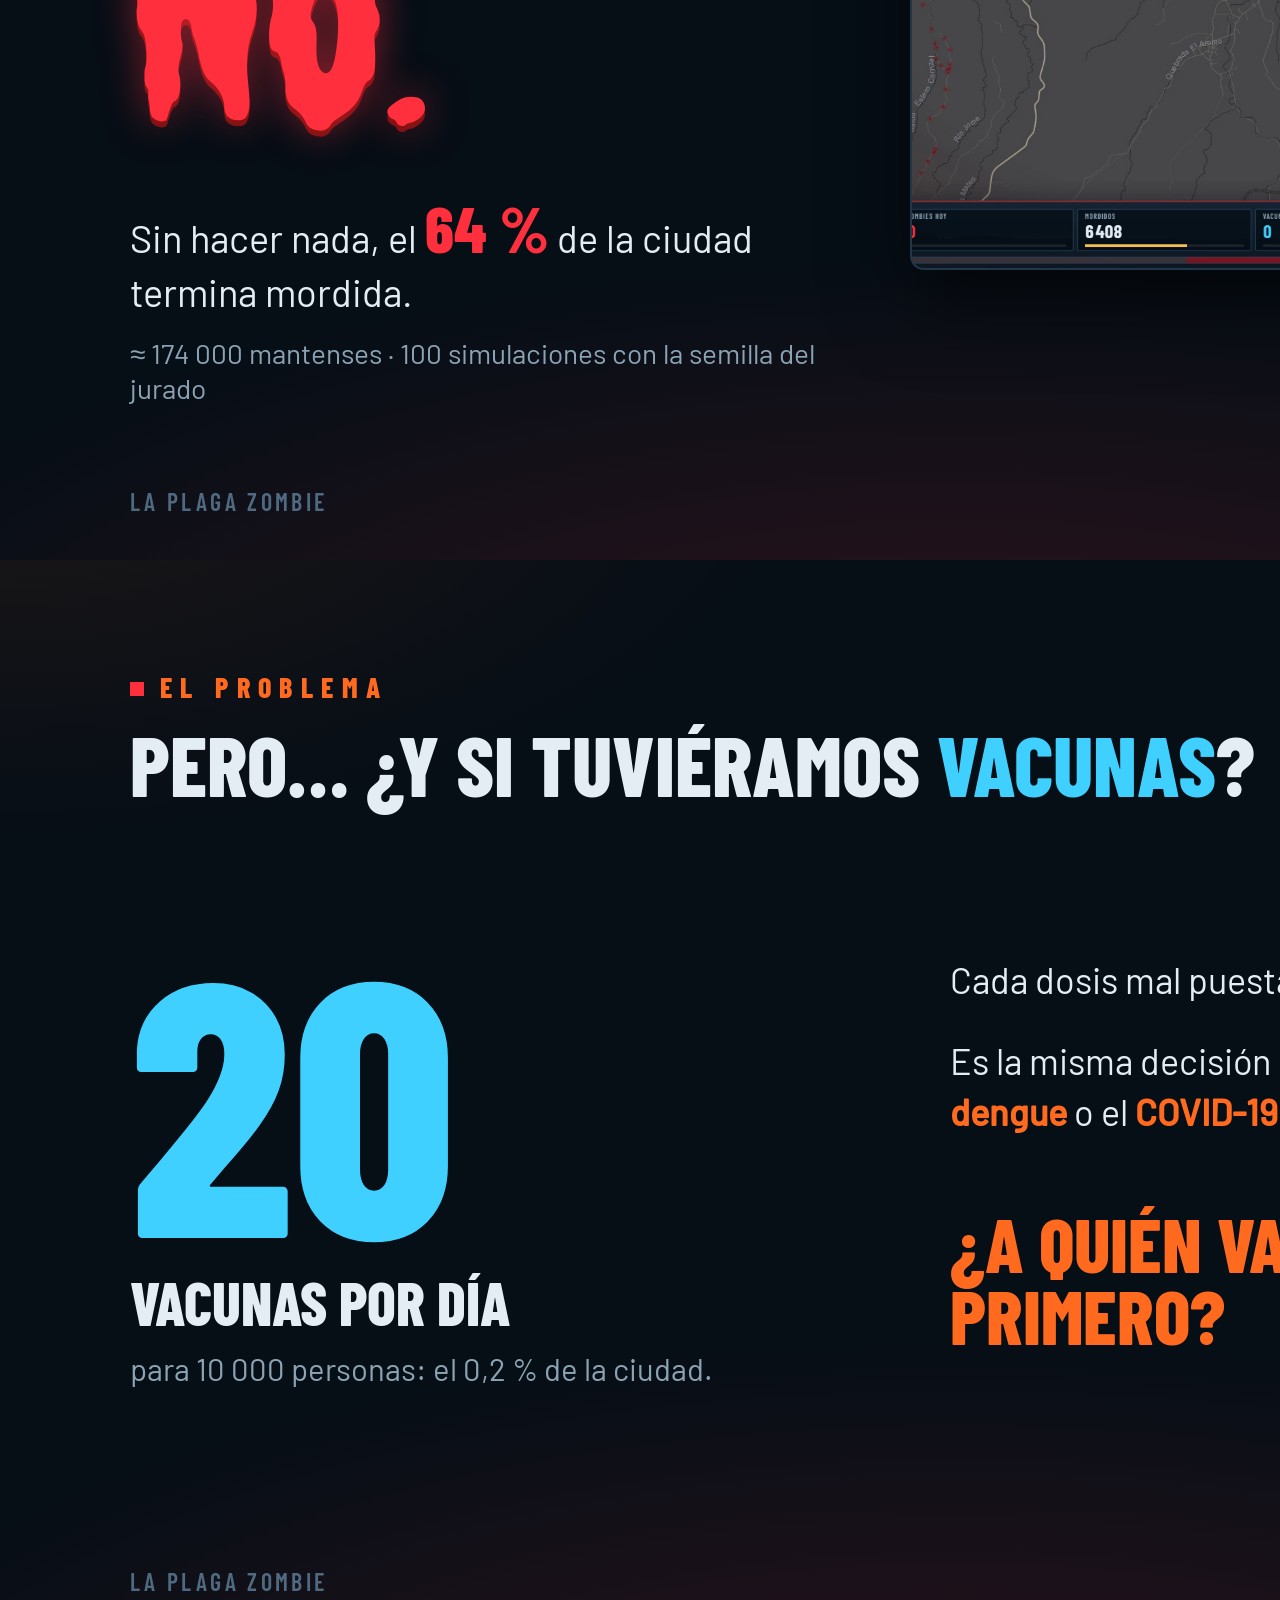
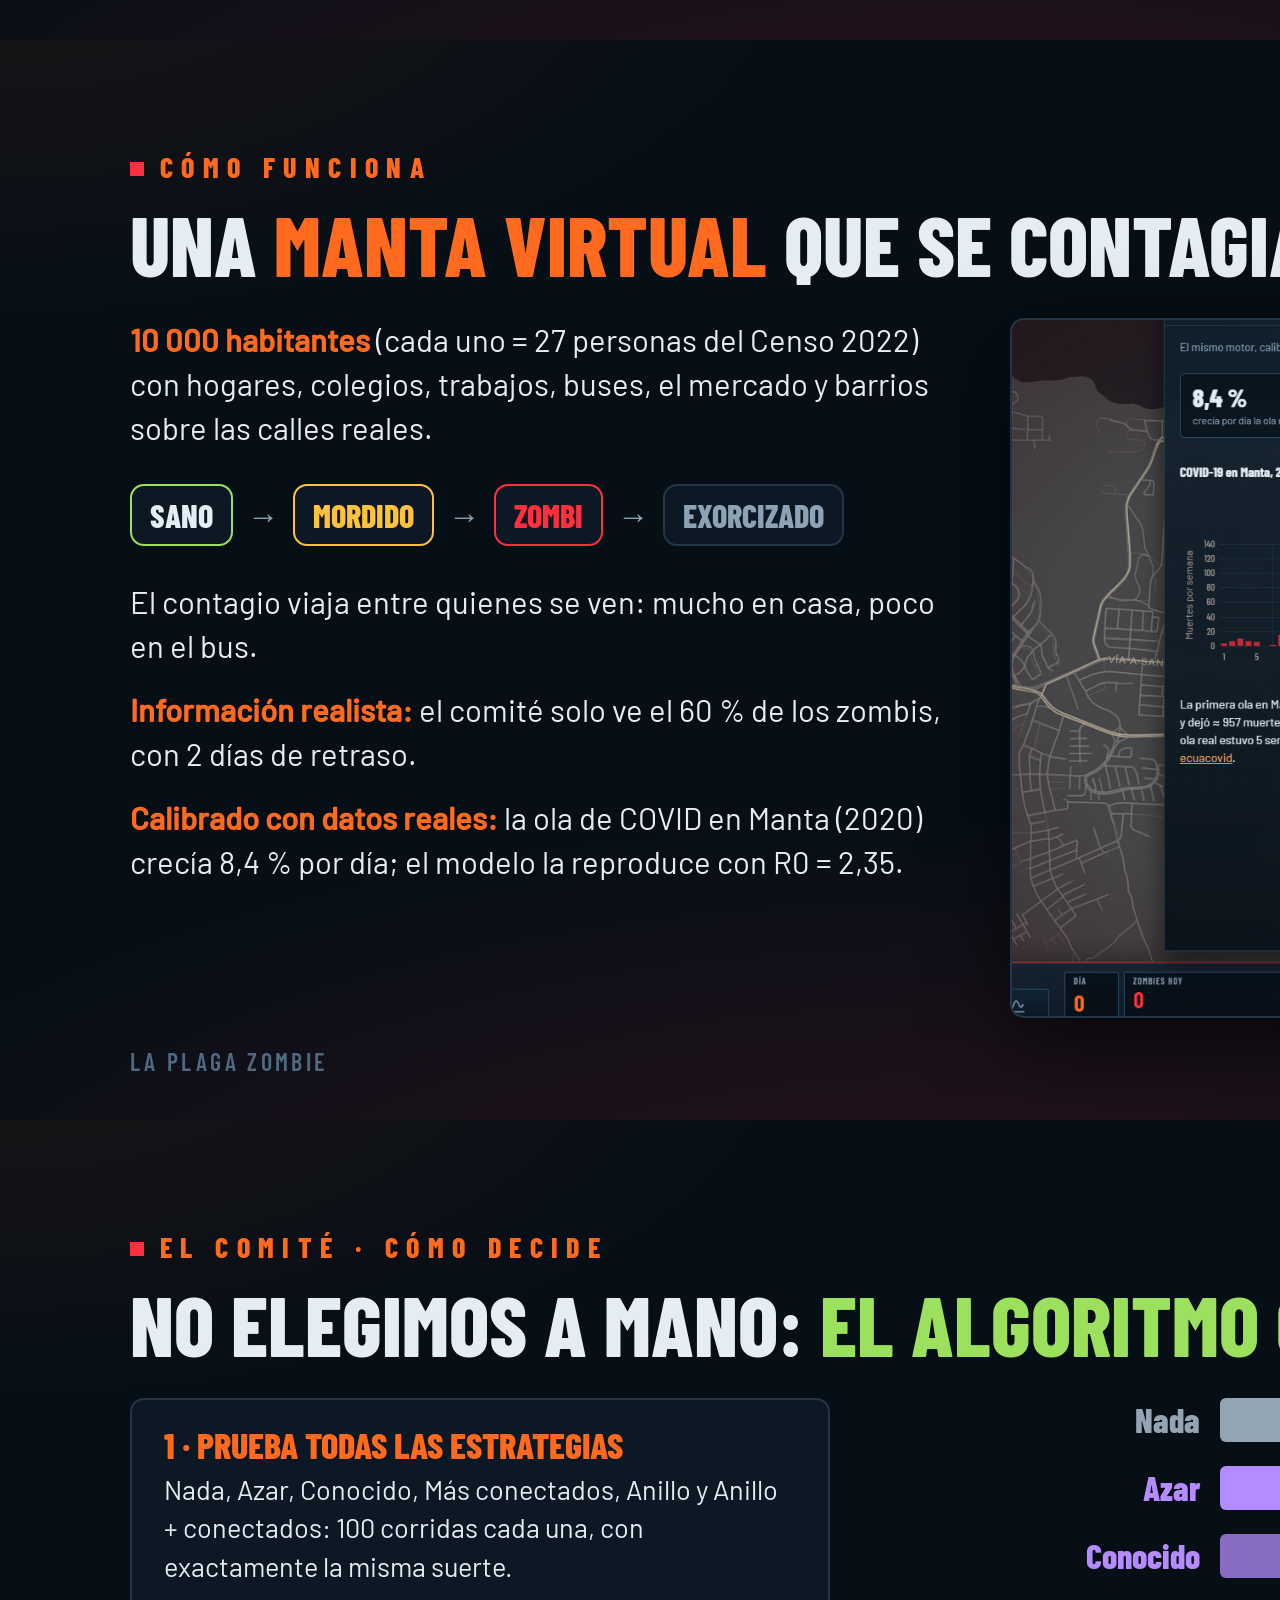
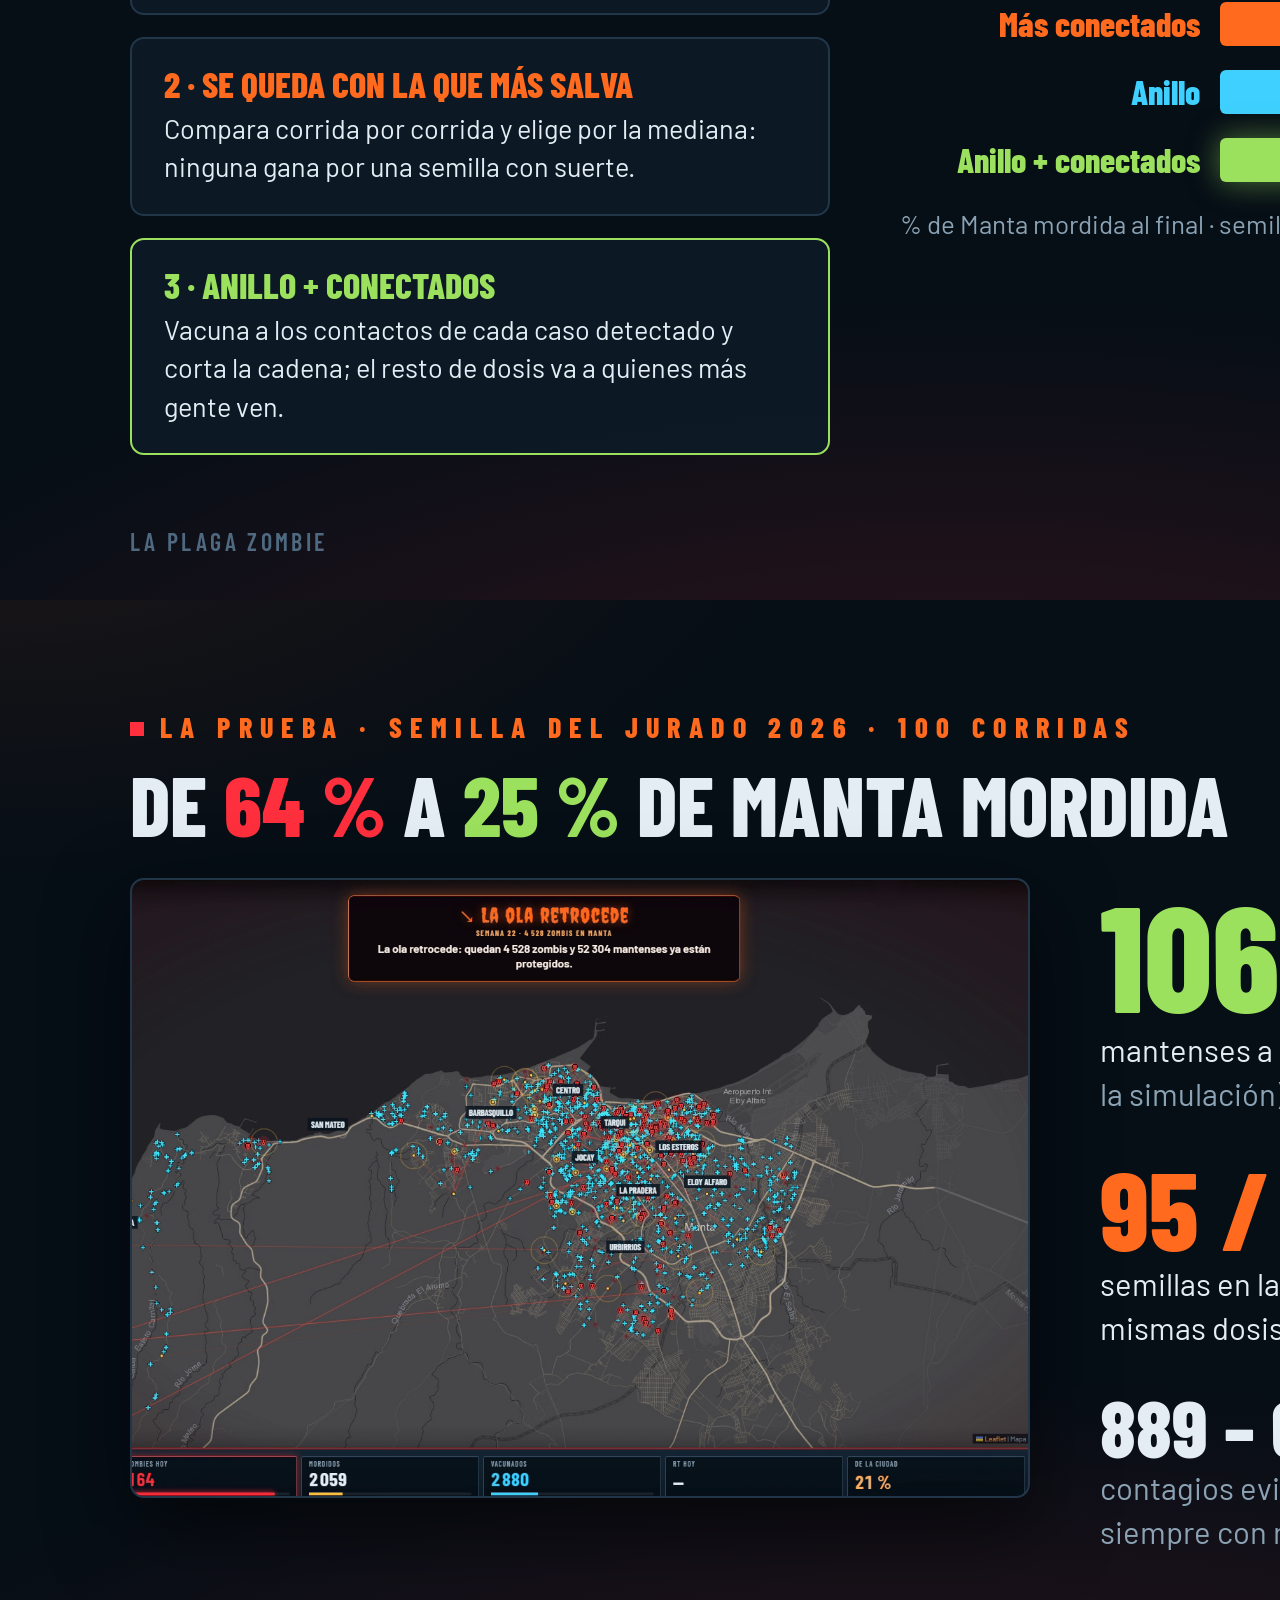
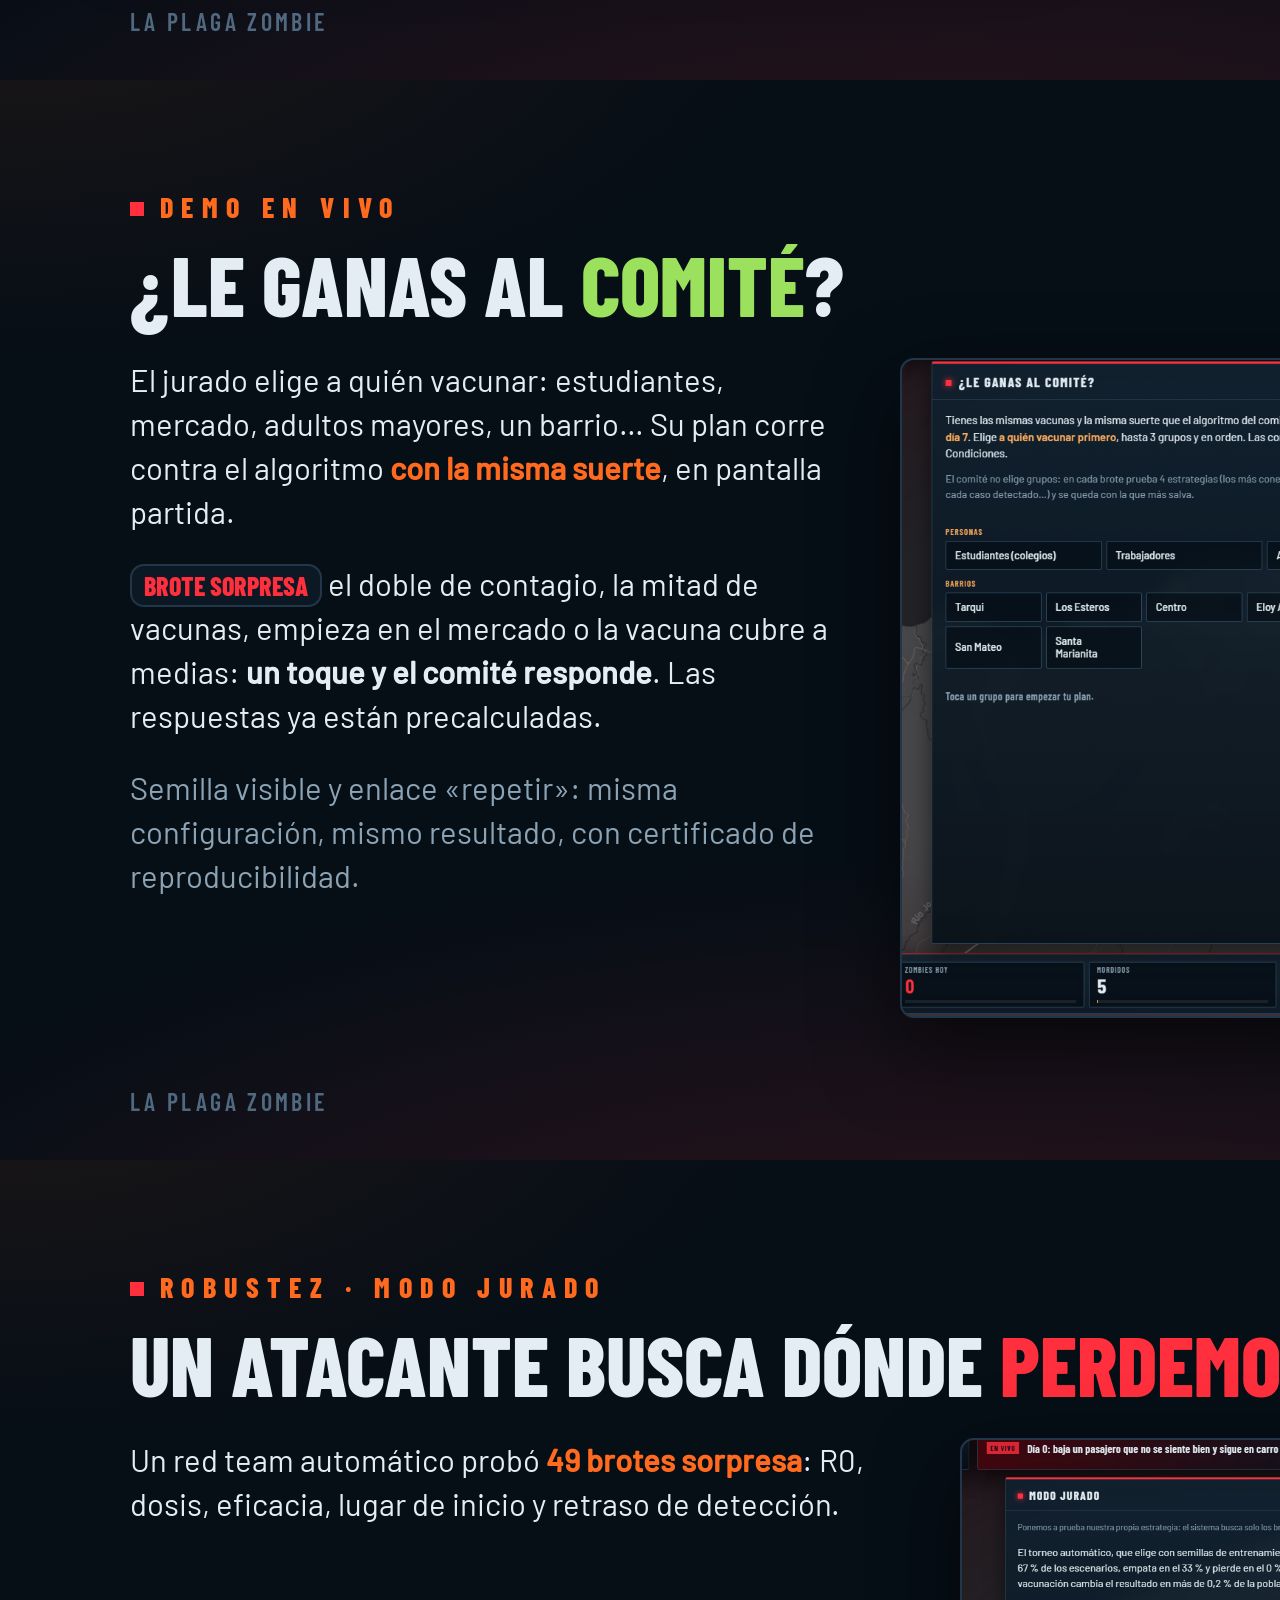
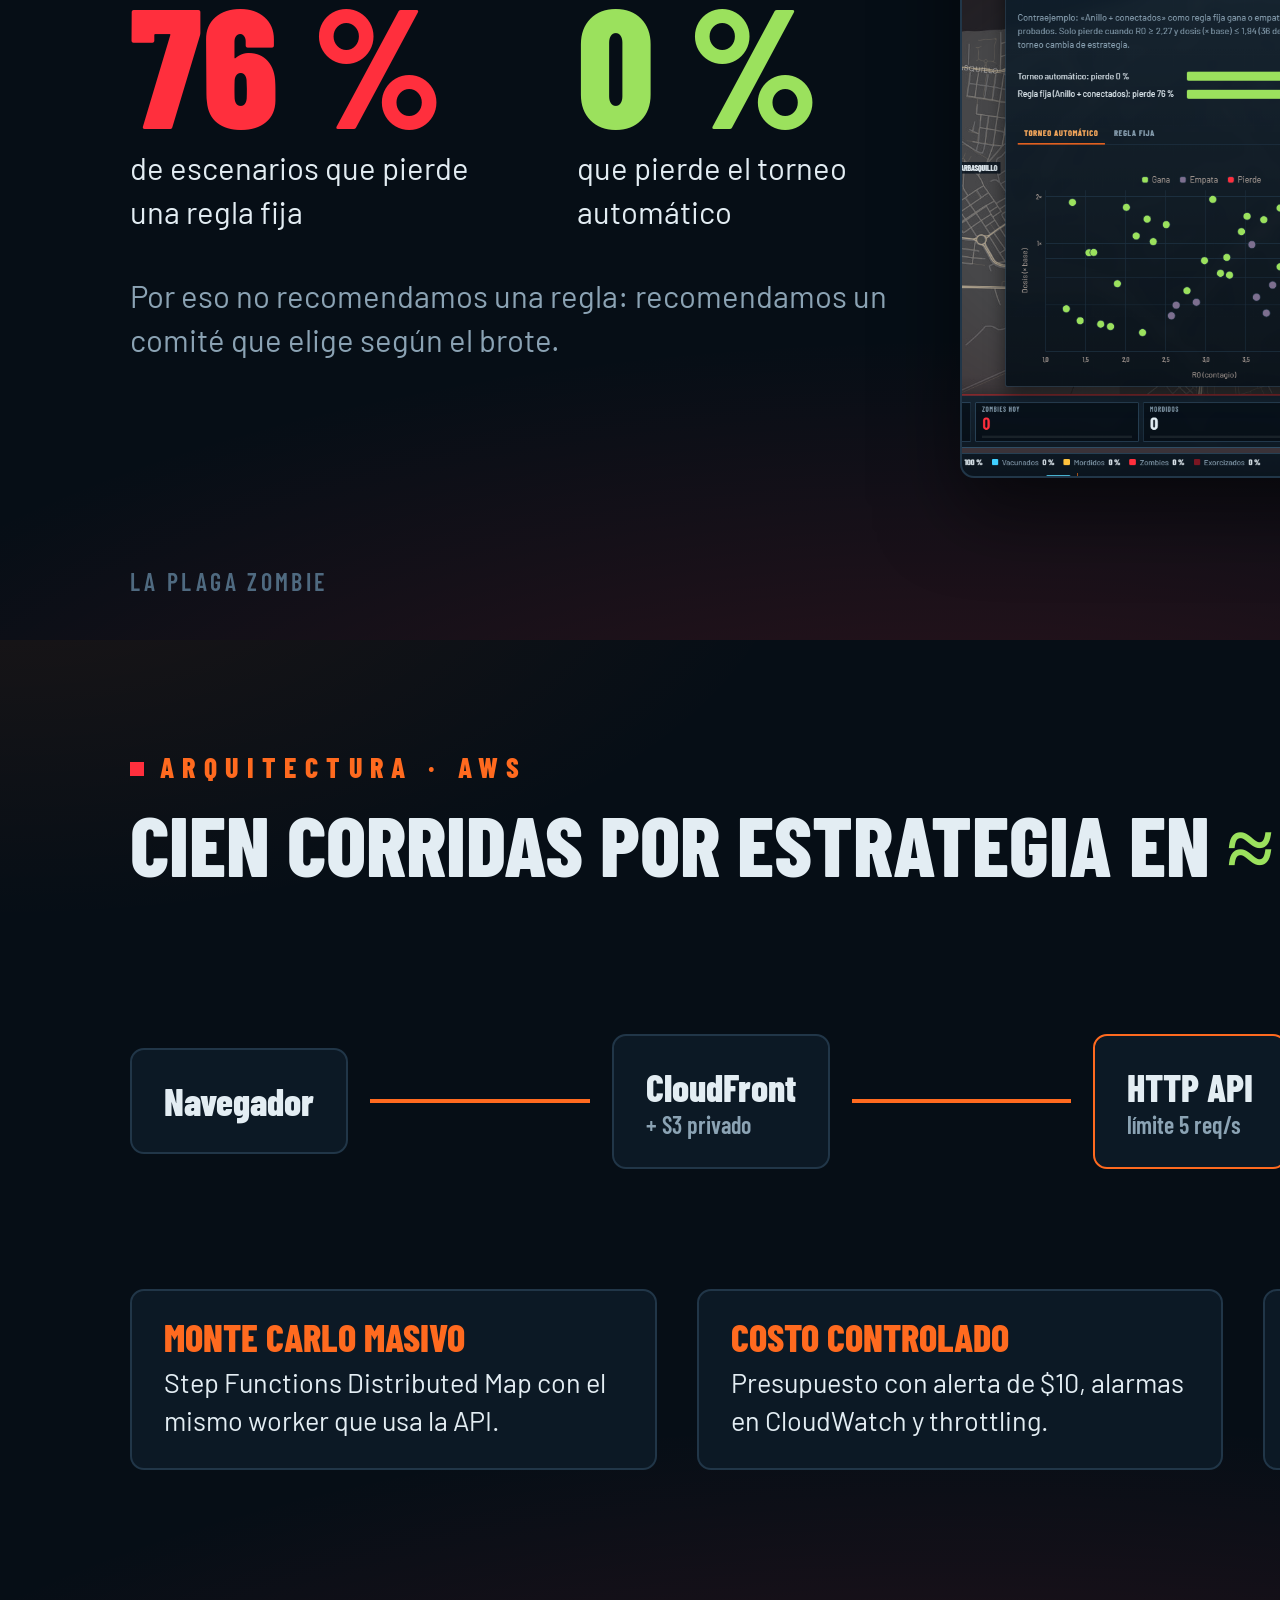
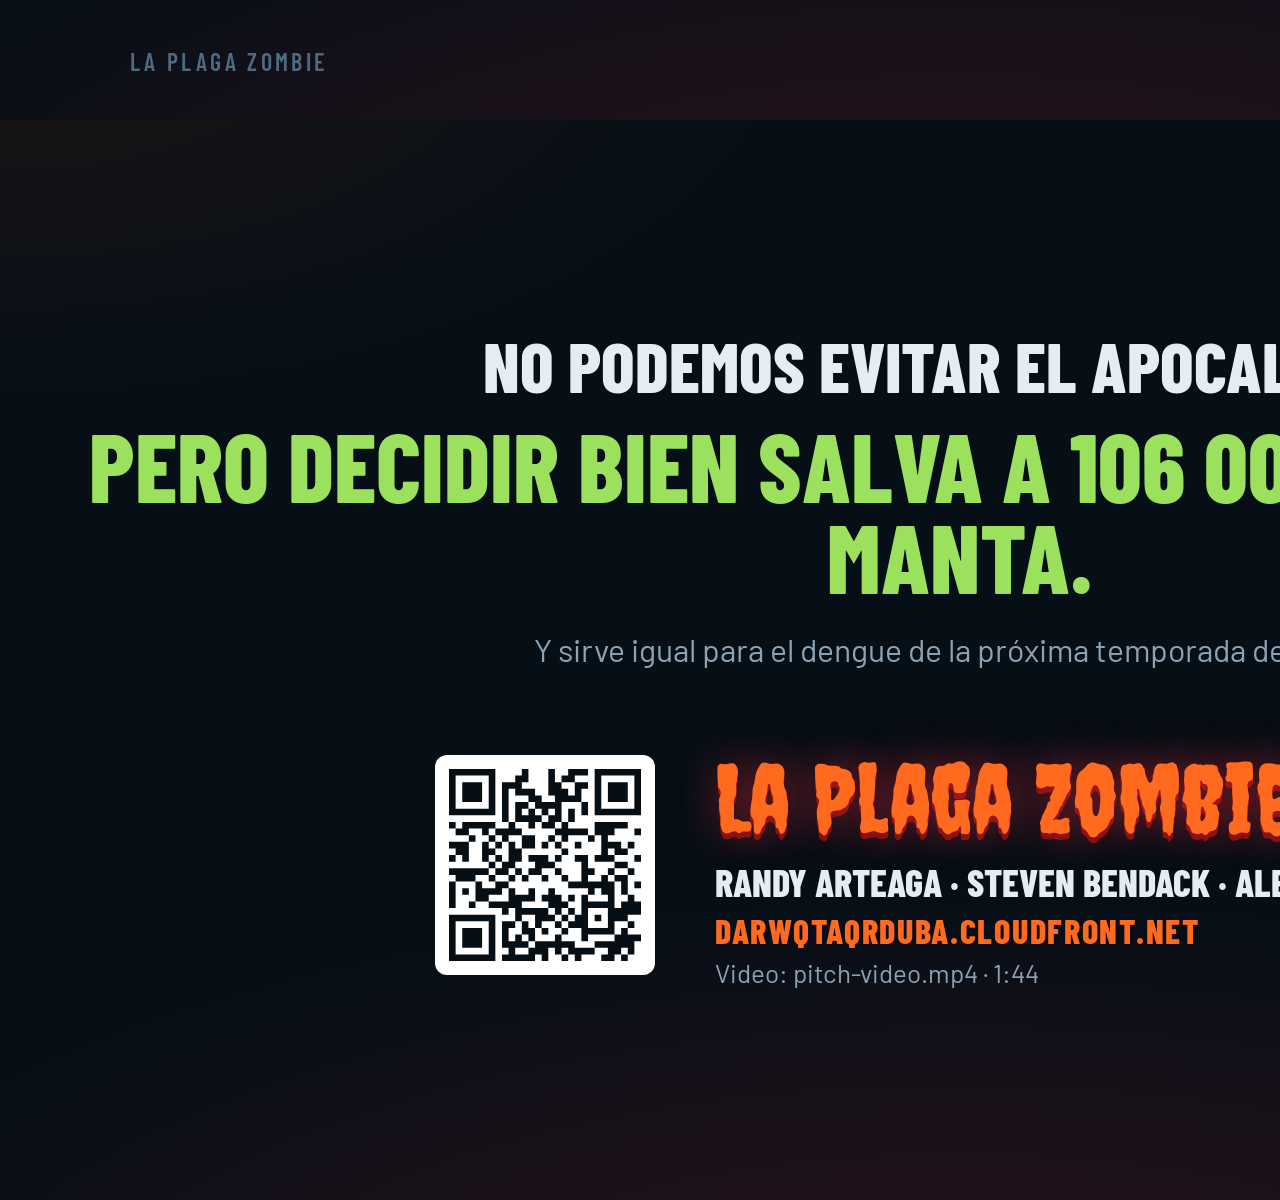
==== commit 45b398dc: "docs(pitch): new 1:44 pitch video with voiceover and rebuilt 10-slide deck with today's figures" ====
--- a/docs/pitch/pitch.html
+++ b/docs/pitch/pitch.html
@@ -1,237 +1,212 @@
 <!doctype html>
 <html lang="es">
 <head>
-<meta charset="utf-8">
+<meta charset="UTF-8">
 <title>La Plaga Zombie · Pitch</title>
-<link href="https://fonts.googleapis.com/css2?family=Archivo:wdth,wght@62..125,400..900&family=Creepster&family=IBM+Plex+Mono:wght@400;500&family=IBM+Plex+Sans:wght@400;500;600&display=swap" rel="stylesheet">
 <style>
-  @page { size: 1600px 900px; margin: 0; }
-  :root { --night:#0f0c10; --card:#151017; --line:#2e2530; --ink:#efe6d6; --soft:#a89c95;
-          --pumpkin:#ff7518; --pumpkin2:#ffb347; --ecto:#a8d672; --blood:#ff3b3b; --vax:#38e8ff; }
-  * { box-sizing: border-box; }
-  body { margin: 0; background: var(--night); color: var(--ink); font: 400 24px/1.4 "IBM Plex Sans", sans-serif; }
-  .slide { width: 1600px; height: 900px; padding: 64px 80px; position: relative; overflow: hidden; page-break-after: always;
-           background: var(--night); }
-  .eyebrow { font: 600 18px "IBM Plex Mono", monospace; letter-spacing: .14em; text-transform: uppercase; color: var(--pumpkin2); }
-  h1 { font: 400 120px/0.95 "Creepster", cursive; color: var(--pumpkin); margin: 10px 0 20px; }
-  h2 { font: 800 60px/1.02 "Archivo", sans-serif; font-stretch: 72%; text-transform: uppercase; margin: 10px 0 24px; }
-  h2 em { font-style: normal; color: var(--ecto); }
-  h2 .red { color: var(--blood); }
-  p { margin: 0 0 14px; max-width: 70ch; }
-  .soft { color: var(--soft); }
-  .big { font: 800 120px/1 "Archivo"; font-stretch: 70%; color: var(--ecto); }
-  .big--red { color: var(--blood); }
-  .label { font-size: 20px; color: var(--soft); }
-  .grid2 { display: grid; grid-template-columns: 1fr 1fr; gap: 48px; align-items: center; }
-  .grid3 { display: grid; grid-template-columns: repeat(3, 1fr); gap: 32px; }
-  .shot { width: 100%; border-radius: 14px; border: 1px solid var(--line); box-shadow: 0 20px 50px rgba(0,0,0,.5); }
-  .card { background: var(--card); border: 1px solid var(--line); border-radius: 14px; padding: 24px 28px; }
-  table { border-collapse: collapse; width: 100%; font-size: 24px; }
-  th { text-align: left; font: 600 16px "IBM Plex Mono"; letter-spacing: .08em; text-transform: uppercase; color: var(--soft); padding: 10px 14px; border-bottom: 1px solid var(--line); }
-  td { padding: 14px; border-bottom: 1px solid var(--line); }
-  td.num { text-align: right; font-family: "IBM Plex Mono"; }
-  td strong { color: var(--ecto); }
-  .foot { position: absolute; left: 80px; right: 80px; bottom: 30px; display: flex; justify-content: space-between; font: 500 15px "IBM Plex Mono"; color: var(--soft); }
-  .foot img { height: 26px; vertical-align: middle; margin-right: 8px; }
-  ul { margin: 0; padding-left: 28px; } li { margin-bottom: 10px; }
-  .tag { display:inline-block; font: 700 14px "IBM Plex Mono"; padding: 3px 8px; border-radius: 5px; color: var(--night); }
-  .tag--real { background: var(--vax); } .tag--fic { background: var(--blood); }
+@font-face{font-family:'Creepster';src:url('fonts/creepster.woff2') format('woff2')}
+@font-face{font-family:'Barlow Condensed';src:url('fonts/barlowc-600.woff2') format('woff2');font-weight:600}
+@font-face{font-family:'Barlow Condensed';src:url('fonts/barlowc-800.woff2') format('woff2');font-weight:800}
+@font-face{font-family:'Barlow';src:url('fonts/barlow-400.woff2') format('woff2');font-weight:400}
+@font-face{font-family:'Barlow';src:url('fonts/barlow-500.woff2') format('woff2');font-weight:500}
+@page{size:1920px 1080px;margin:0}
+:root{--night:#060e16;--card:#0d1b27;--line:#213648;--ink:#e3edf3;--soft:#8ba3b4;--pump:#ff6a1f;--ecto:#9be15d;--blood:#ff2f3d;--bit:#ffc23d;--vax:#3fd0ff;--rnd:#b58cff;--none:#93a4b3}
+*{margin:0;padding:0;box-sizing:border-box}
+html,body{background:var(--night);-webkit-print-color-adjust:exact;print-color-adjust:exact}
+body{font-family:'Barlow',sans-serif;color:var(--ink)}
+.s{position:relative;width:1920px;height:1080px;overflow:hidden;page-break-after:always;padding:110px 130px 0;
+  background:radial-gradient(110% 80% at 50% 120%,rgba(255,47,61,.18),transparent 60%),radial-gradient(70% 60% at 0% -10%,rgba(255,106,31,.09),transparent 60%),var(--night)}
+.eye{font-family:'Barlow Condensed';font-weight:800;letter-spacing:.3em;text-transform:uppercase;color:var(--pump);font-size:28px}
+.eye:before{content:'';display:inline-block;width:14px;height:14px;background:var(--blood);margin-right:16px;vertical-align:2px}
+h1,h2,.h{font-family:'Barlow Condensed';font-weight:800;text-transform:uppercase;line-height:.95}
+h2{font-size:84px;margin:20px 0 34px}
+.creep{font-family:'Creepster';font-weight:400;color:var(--pump);text-shadow:0 0 40px rgba(255,47,61,.5),0 6px 0 #7a1010;text-transform:none}
+.p{font-size:31px;line-height:1.42}
+.soft{color:var(--soft)}.pump{color:var(--pump)}.ecto{color:var(--ecto)}.blood{color:var(--blood)}.vax{color:var(--vax)}.rnd{color:var(--rnd)}.bit{color:var(--bit)}
+.shot{border-radius:14px;border:2px solid var(--line);background-size:cover;background-repeat:no-repeat;box-shadow:0 30px 80px rgba(0,0,0,.55)}
+.card{background:rgba(13,27,39,.9);border:2px solid var(--line);border-radius:14px;padding:28px 32px}
+.foot{position:absolute;left:130px;right:130px;bottom:44px;display:flex;justify-content:space-between;font-family:'Barlow Condensed';font-weight:600;font-size:24px;letter-spacing:.14em;text-transform:uppercase;color:#4f6a80}
+.num{font-family:'Barlow Condensed';font-weight:800;line-height:1}
+.grid2{display:grid;grid-template-columns:1fr 1fr;gap:60px;align-items:start}
 </style>
 </head>
 <body>
 
-<!-- 1 -->
-<section class="slide">
-  <p class="eyebrow">SpookyThon 2026 · Track B · ULEAM</p>
-  <h1>La Plaga Zombie</h1>
-  <p style="font-size:34px;max-width:40ch">El Comité de Contención de Manta: a quién vacunar, cuándo y por qué, demostrado con cientos de corridas pareadas.</p>
-  <div style="display:flex;gap:28px;align-items:center;margin-top:60px">
-    <img src="../../src/web/assets/mineral-halloween.svg" style="height:120px" alt="">
-    <div><div style="font:700 30px Archivo">Mineral Studio</div><div class="soft">plaga-zombie-manta.vercel.app · github.com/Steven-Bendack/spookython-plaga-zombie</div></div>
-  </div>
-</section>
-
-<!-- 2 -->
-<section class="slide">
-  <p class="eyebrow">El escenario</p>
-  <h2>Una Manta sintética de <em>10 000 personas</em></h2>
-  <div class="grid2">
-    <div>
-      <ul>
-        <li>Edades y hogares del <strong>Censo INEC 2022</strong> (271 145 habitantes, 3,2 por hogar): 1 agente = 27 mantenses.</li>
-        <li>Se contagian donde se ven: hogar, aula de 30, trabajo de 10, bus, <strong>mercado central</strong> con vendedores, 10 barrios.</li>
-        <li>Plaga SEIR: Sano → <span style="color:#ffc94d">Mordido</span> (3 días) → <span style="color:var(--blood)">Zombie</span> (5 días) → Exorcizado.</li>
-        <li>Cada día llegan <strong>20 vacunas</strong> (0,2 % de la ciudad). El comité solo ve a los Zombies <strong>detectados</strong>: las dosis que caen en Mordidos invisibles se pierden y las mostramos.</li>
-      </ul>
-    </div>
-    <img class="shot" src="img/map_none.png" alt="Mapa de Manta sin intervenir">
-  </div>
-  <div class="foot"><span>Supuestos con fuente: docs/supuestos.md</span><span>2</span></div>
-</section>
-
-<!-- 3 -->
-<section class="slide">
-  <p class="eyebrow">Evidencia real</p>
-  <h2>Calibrado con la <em>ola real</em> de Manta 2020</h2>
-  <div class="grid2">
-    <img class="shot" src="img/real.png" alt="Exceso de muertes en Manta 2020 y curva del modelo">
-    <div>
-      <p>Exceso de muertes del <strong>Registro Civil</strong>: Manta pasó de 30 a <strong>169 muertes por semana</strong> en abril de 2020 (≈ 957 de más).</p>
-      <p>La ola crecía <strong>8,4 % por día</strong>. Nuestra Manta reproduce ese ritmo con</p>
-      <div class="big">R0 = 2,35</div>
-      <p class="soft">Y la forma coincide: 5 semanas sobre la mitad del pico en la realidad, 4 en el modelo.</p>
-    </div>
-  </div>
-  <div class="foot"><span>Datos: Registro Civil vía ecuacovid (MIT)</span><span>3</span></div>
-</section>
-
-<!-- 4 -->
-<section class="slide">
-  <p class="eyebrow">La estrategia</p>
-  <h2>No es una regla: es un <em>comité que elige</em></h2>
-  <div class="grid2">
-    <div>
-      <p>Al pulsar <strong>Recomendar</strong>, Nada, Azar y 4 estrategias corren <strong>con la misma suerte</strong> (números aleatorios comunes) y se comparan corrida por corrida:</p>
-      <ul>
-        <li><strong>Más conectados:</strong> primero quien más gente ve cada día.</li>
-        <li><strong>Conocido:</strong> elige a alguien al azar y vacuna a un contacto suyo.</li>
-        <li><strong>Anillo:</strong> vacuna alrededor de cada caso detectado.</li>
-        <li><strong>Anillo + conectados:</strong> anillo primero, el resto a los más conectados.</li>
-      </ul>
-      <p class="soft">Gana la que más salva en la corrida típica (mediana), no en una corrida de suerte.</p>
-    </div>
-    <img class="shot" src="img/verdict.png" alt="Recomendación">
-  </div>
-  <div class="foot"><span>Semilla 2026 · 100 corridas por política</span><span>4</span></div>
-</section>
-
-<!-- 5 -->
-<section class="slide">
-  <p class="eyebrow">Impacto</p>
-  <h2>Con la semilla 2026: <em>3 920 contagios evitados</em></h2>
-  <div class="grid2" style="grid-template-columns:0.8fr 1.2fr;gap:40px">
-    <div style="display:grid;gap:18px">
-      <div class="card"><div class="big" style="font-size:84px">3 920</div><div class="label">contagios evitados frente a no hacer nada (90 % de las corridas: 889 a 6 510)</div></div>
-      <div class="card"><div class="big" style="font-size:84px">2 696</div><div class="label">más que vacunar al azar con las mismas dosis (IC 95 %: 2 252 a 3 139)</div></div>
-      <div class="card"><div class="big" style="font-size:84px;color:var(--pumpkin)">106 mil</div><div class="label">mantenses protegidos a escala real · gana a Azar en 95 de 100 semillas</div></div>
-    </div>
-    <img class="shot" src="img/map_strategy.png" alt="Mapa con la estrategia">
-  </div>
-  <div class="foot"><span>Corrida típica en el mapa: 406 mordidos al día 68 con la estrategia</span><span>5</span></div>
-</section>
-
-<!-- 6 -->
-<section class="slide">
-  <p class="eyebrow">Brote Sorpresa</p>
-  <h2>Los 4 cambios del jurado, <em>ya probados</em></h2>
-  <table>
-    <thead><tr><th>Condición</th><th>Recomendación</th><th class="num">Salvados vs Nada</th><th class="num">Salvados vs Azar</th><th class="num">Gana a Azar</th></tr></thead>
-    <tbody>
-      <tr><td>Escenario base</td><td><strong>Anillo + conectados</strong></td><td class="num">3 920</td><td class="num">2 696</td><td class="num">95 %</td></tr>
-      <tr><td>El doble de contagiosa (R0 4)</td><td><strong>Conocido</strong></td><td class="num">571</td><td class="num">45</td><td class="num">92 %</td></tr>
-      <tr><td>La mitad de las vacunas</td><td><strong>Más conectados</strong></td><td class="num">1 364</td><td class="num">759</td><td class="num">99 %</td></tr>
-      <tr><td>Empieza en el mercado</td><td><strong>Anillo + conectados</strong></td><td class="num">4 727</td><td class="num">3 435</td><td class="num">99 %</td></tr>
-      <tr><td>Vacuna que cubre a medias (50 %)</td><td><strong>Más conectados</strong></td><td class="num">1 453</td><td class="num">781</td><td class="num">99 %</td></tr>
-    </tbody>
-  </table>
-  <p class="soft" style="margin-top:24px">Un toque en la interfaz y la respuesta aparece al instante (mapa de decisión precalculado); luego se confirma en vivo con la semilla del jurado.</p>
-  <div class="foot"><span>Semilla 2026 · 100 corridas por política</span><span>6</span></div>
-</section>
-
-<!-- 7 -->
-<section class="slide">
-  <p class="eyebrow">Modo Jurado</p>
-  <h2>Nos atacamos solos: <span class="red">49 brotes sorpresa</span></h2>
-  <div class="grid2">
-    <div>
-      <p>Un atacante automático busca dónde perdemos contra Azar (R0, dosis, eficacia, lugar de inicio, retraso de detección).</p>
-      <div style="display:flex;gap:40px;margin:20px 0">
-        <div><div class="big big--red">76 %</div><div class="label">derrotas de la mejor regla fija (cuando R0 ≥ 2,3)</div></div>
-        <div><div class="big">0 %</div><div class="label">derrotas del comité automático</div></div>
+<!-- 1 · portada -->
+<section class="s" style="padding:0">
+  <div class="shot" style="position:absolute;inset:0;border:0;border-radius:0;background-image:url('img/mapa_nada.png');opacity:.55"></div>
+  <div style="position:absolute;inset:0;background:linear-gradient(90deg,var(--night) 30%,rgba(6,14,22,.55) 65%,rgba(6,14,22,.2))"></div>
+  <div style="position:absolute;left:130px;top:170px;width:1000px">
+    <div class="eye">SpookyThon 2026 · Track B</div>
+    <h1 class="creep" style="font-size:210px;line-height:1.02;margin-top:22px">La Plaga<br>Zombie</h1>
+    <p class="p" style="font-size:40px;margin-top:30px;max-width:900px">Comité de Contención de Manta: <b class="pump">a quién vacunar</b> cuando las vacunas no alcanzan.</p>
+    <p class="h" style="font-size:42px;margin-top:70px">Randy Arteaga · Steven Bendack · Alejandro Giler</p>
+    <p class="soft" style="font-size:28px;margin-top:12px">ULEAM · en vivo en AWS: <b class="pump">darwqtaqrduba.cloudfront.net</b></p>
+  </div>
+</section>
+
+<!-- 2 · gancho -->
+<section class="s">
+  <div class="grid2" style="grid-template-columns:720px 1fr">
+    <div>
+      <h2 style="font-size:80px;text-transform:none;font-family:'Barlow Condensed'">¿Sobrevivirías a un apocalipsis zombi en Manta?</h2>
+      <div class="creep" style="font-size:260px;color:var(--blood);margin-top:10px">No.</div>
+      <p class="p" style="font-size:38px;margin-top:20px">Sin hacer nada, el <b class="blood num" style="font-size:64px">64 %</b> de la ciudad termina mordida.</p>
+      <p class="soft" style="font-size:28px;margin-top:16px">≈ 174 000 mantenses · 100 simulaciones con la semilla del jurado</p>
+    </div>
+    <div class="shot" style="height:640px;margin-top:40px;background-image:url('img/mapa_nada.png');background-position:58% 40%;background-size:150%"></div>
+  </div>
+  <div class="foot"><span>La Plaga Zombie</span><span>02</span></div>
+</section>
+
+<!-- 3 · problema -->
+<section class="s">
+  <div class="eye">El problema</div>
+  <h2>Pero… ¿y si tuviéramos <span class="vax">vacunas</span>?</h2>
+  <div class="grid2" style="grid-template-columns:760px 1fr;margin-top:110px">
+    <div>
+      <div class="num vax" style="font-size:360px">20</div>
+      <div class="h" style="font-size:60px">vacunas por día</div>
+      <p class="p soft" style="margin-top:16px">para 10 000 personas: el 0,2 % de la ciudad.</p>
+    </div>
+    <div style="padding-top:40px">
+      <p class="p" style="font-size:36px">Cada dosis mal puesta es una vida que no se salva.</p>
+      <p class="p" style="font-size:36px;margin-top:30px">Es la misma decisión que toma un ministerio con el <b class="pump">dengue</b> o el <b class="pump">COVID-19</b> cada temporada en Manabí.</p>
+      <p class="h pump" style="font-size:76px;margin-top:70px">¿A quién vacunamos primero?</p>
+    </div>
+  </div>
+  <div class="foot"><span>La Plaga Zombie</span><span>03</span></div>
+</section>
+
+<!-- 4 · cómo funciona -->
+<section class="s">
+  <div class="eye">Cómo funciona</div>
+  <h2>Una <span class="pump">Manta virtual</span> que se contagia día a día</h2>
+  <div class="grid2" style="grid-template-columns:820px 1fr">
+    <div>
+      <p class="p"><b class="pump">10 000 habitantes</b> (cada uno = 27 personas del Censo 2022) con hogares, colegios, trabajos, buses, el mercado y barrios sobre las calles reales.</p>
+      <div style="display:flex;gap:14px;align-items:center;margin:34px 0;font-family:'Barlow Condensed';font-weight:800;font-size:32px">
+        <span class="card" style="padding:10px 18px;border-color:var(--ecto)" >SANO</span><span class="soft">→</span>
+        <span class="card bit" style="padding:10px 18px;border-color:var(--bit)">MORDIDO</span><span class="soft">→</span>
+        <span class="card blood" style="padding:10px 18px;border-color:var(--blood)">ZOMBI</span><span class="soft">→</span>
+        <span class="card soft" style="padding:10px 18px">EXORCIZADO</span>
       </div>
-      <p class="soft">El comité elige con semillas de entrenamiento y se juzga con semillas nuevas: no hace trampa. Los empates (33 %) son brotes donde ninguna vacuna cambia nada.</p>
-    </div>
-    <img class="shot" src="img/jury.png" alt="Modo Jurado">
-  </div>
-  <div class="foot"><span>Por eso recomendamos el comité, no una regla</span><span>7</span></div>
-</section>
-
-<!-- 7b -->
-<section class="slide">
-  <p class="eyebrow">Nivel Pro</p>
-  <h2>Vacunas + cierres, <em>con un solo presupuesto</em></h2>
-  <div class="grid2" style="grid-template-columns:0.85fr 1.15fr">
-    <div>
-      <p>El comité también puede cerrar el <strong>mercado</strong> o los <strong>colegios</strong> mientras vea casos, y cada día cerrado se paga del mismo presupuesto que las vacunas.</p>
-      <div class="big">+2 450</div>
-      <p class="label">contagios evitados al cerrar los colegios ~22 días, además de vacunar</p>
-      <p class="soft" style="margin-top:20px">Cerrar el mercado ~52 días evita apenas ≈ 130. Con presupuesto corto, cerrar todo temprano deja sin vacunas. Por eso el comité compara los planes con las mismas semillas antes de recomendar.</p>
-    </div>
-    <img class="shot" src="img/plans.png" alt="Plan de cierres">
-  </div>
-  <div class="foot"><span>1 unidad = 1 dosis · mercado 40/día · colegios 80/día (supuestos)</span><span>8</span></div>
-</section>
-
-<!-- 8 -->
-<section class="slide">
-  <p class="eyebrow">Ficción frente a realidad</p>
-  <h2>¿Y si fueran <em>zombis de película</em>?</h2>
-  <table>
-    <thead><tr><th>Escenario</th><th class="num">R0</th><th class="num">Cae sin intervenir</th><th>Mejor estrategia</th><th class="num">Gana a Azar</th></tr></thead>
-    <tbody>
-      <tr><td><span class="tag tag--real">REAL</span> COVID-19 · Manta 2020</td><td class="num">2,35</td><td class="num">72 %</td><td><strong>Más conectados</strong></td><td class="num">100 %</td></tr>
-      <tr><td><span class="tag tag--real">REAL</span> Influenza H1N1 · 2009</td><td class="num">1,46</td><td class="num">43 %</td><td><strong>Anillo + conectados</strong></td><td class="num">95 %</td></tr>
-      <tr><td><span class="tag tag--fic">FICCIÓN</span> Zombi lento (Alemi et al. 2015)</td><td class="num">1,25</td><td class="num">29 %</td><td><strong>Anillo</strong></td><td class="num">100 %</td></tr>
-      <tr><td><span class="tag tag--fic">FICCIÓN</span> Caminantes</td><td class="num">1,25</td><td class="num">27 %</td><td><strong>Anillo</strong></td><td class="num">100 %</td></tr>
-      <tr><td><span class="tag tag--fic">FICCIÓN</span> Horda rápida</td><td class="num">6</td><td class="num">94 %</td><td>Ninguna alcanza</td><td class="num">50 %</td></tr>
-    </tbody>
-  </table>
-  <p class="soft" style="margin-top:24px">Zombis lentos: el anillo los encierra. Zombis rápidos: con 20 vacunas al día no hay estrategia que salve Manta; hacen falta otras medidas. Cada plaga pide una respuesta distinta.</p>
-  <div class="foot"><span>Alemi, Bierbaum, Myers y Sethna, Physical Review E (2015): α = 0,8 ajustado a películas</span><span>9</span></div>
-</section>
-
-<!-- 9 -->
-<section class="slide">
-  <p class="eyebrow">Cómo está construido</p>
-  <h2>AWS, seguro y <em>reproducible</em></h2>
-  <div class="grid2">
-    <img class="shot" src="../arquitectura.png" alt="Arquitectura">
-    <div>
-      <ul>
-        <li>CloudFront + S3 privado + HTTP API con límites + Lambda que reparte el trabajo en paralelo; Step Functions Distributed Map para miles de corridas.</li>
-        <li>Motor en Python puro: misma semilla ⇒ mismo resultado en local y en AWS (lo prueba un test).</li>
-        <li>36 pruebas: reproducibilidad, conservación, nunca vacunar a un detectado, mismas dosis para Azar, calibración ±10 %.</li>
-        <li>Costo: ≈ USD 0,003 por recomendación; ≈ USD 0,25 al mes con la capa gratuita.</li>
-      </ul>
-    </div>
-  </div>
-  <div class="foot"><span>Certificado: hash + semilla + commit en cada resultado</span><span>10</span></div>
-</section>
-
-<!-- 10 -->
-<section class="slide">
-  <p class="eyebrow">Con honestidad</p>
-  <h2>Límites y <em>lo que sigue</em></h2>
-  <div class="grid2" style="align-items:start">
-    <div class="card">
-      <p style="font-weight:600">Limitaciones</p>
-      <ul class="soft">
-        <li>La red de contactos es sintética (proporciones del censo, no movilidad real).</li>
-        <li>Vacuna todo o nada, sin muertes ni hospitales.</li>
-        <li>El R0 calibrado incluye la cuarentena de marzo de 2020.</li>
-        <li>Pasos de un día: no captura conversiones de segundos.</li>
-      </ul>
-    </div>
-    <div class="card">
-      <p style="font-weight:600">Siguiente paso</p>
-      <ul class="soft">
-        <li>Dengue en Manabí con modelo de mosquito.</li>
-        <li>Informe para el alcalde generado en lenguaje simple.</li>
-      </ul>
-    </div>
-  </div>
-  <p style="font-size:36px;margin-top:50px">Que el jurado elija la semilla. <span style="color:var(--ecto)">El comité responde.</span></p>
-  <div class="foot"><span><img src="../../src/web/assets/mineral-halloween.svg" alt="">Mineral Studio</span><span>11</span></div>
+      <p class="p">El contagio viaja entre quienes se ven: mucho en casa, poco en el bus.</p>
+      <p class="p" style="margin-top:20px"><b class="pump">Información realista:</b> el comité solo ve el 60 % de los zombis, con 2 días de retraso.</p>
+      <p class="p" style="margin-top:20px"><b class="pump">Calibrado con datos reales:</b> la ola de COVID en Manta (2020) crecía 8,4 % por día; el modelo la reproduce con R0 = 2,35.</p>
+    </div>
+    <div class="shot" style="height:700px;background-image:url('img/real.png');background-position:22% 52%;background-size:210%"></div>
+  </div>
+  <div class="foot"><span>La Plaga Zombie</span><span>04</span></div>
+</section>
+
+<!-- 5 · el comité -->
+<section class="s">
+  <div class="eye">El comité · cómo decide</div>
+  <h2>No elegimos a mano: <span class="ecto">el algoritmo compite</span></h2>
+  <div class="grid2" style="grid-template-columns:700px 1fr;gap:70px">
+    <div style="display:flex;flex-direction:column;gap:22px">
+      <div class="card"><div class="h pump" style="font-size:36px">1 · Prueba todas las estrategias</div><p class="p" style="font-size:27px;margin-top:8px">Nada, Azar, Conocido, Más conectados, Anillo y Anillo + conectados: 100 corridas cada una, con exactamente la misma suerte.</p></div>
+      <div class="card"><div class="h pump" style="font-size:36px">2 · Se queda con la que más salva</div><p class="p" style="font-size:27px;margin-top:8px">Compara corrida por corrida y elige por la mediana: ninguna gana por una semilla con suerte.</p></div>
+      <div class="card" style="border-color:var(--ecto)"><div class="h ecto" style="font-size:36px">3 · Anillo + conectados</div><p class="p" style="font-size:27px;margin-top:8px">Vacuna a los contactos de cada caso detectado y corta la cadena; el resto de dosis va a quienes más gente ven.</p></div>
+    </div>
+    <div>
+      <div style="font-family:'Barlow Condensed';font-weight:800;font-size:34px">
+        <div style="display:grid;grid-template-columns:300px 1fr 110px;gap:20px;align-items:center;row-gap:24px">
+          <span class="none" style="color:var(--none);text-align:right">Nada</span><span style="height:44px;width:100%;background:var(--none);border-radius:6px"></span><span>64 %</span>
+          <span class="rnd" style="text-align:right">Azar</span><span style="height:44px;width:81%;background:var(--rnd);border-radius:6px"></span><span>52 %</span>
+          <span class="rnd" style="text-align:right">Conocido</span><span style="height:44px;width:73%;background:var(--rnd);border-radius:6px;opacity:.75"></span><span>47 %</span>
+          <span class="pump" style="text-align:right">Más conectados</span><span style="height:44px;width:50%;background:var(--pump);border-radius:6px"></span><span>32 %</span>
+          <span class="vax" style="text-align:right">Anillo</span><span style="height:44px;width:45%;background:var(--vax);border-radius:6px"></span><span>29 %</span>
+          <span class="ecto" style="text-align:right">Anillo + conectados</span><span style="height:44px;width:39%;background:var(--ecto);border-radius:6px;box-shadow:0 0 30px rgba(155,225,93,.5)"></span><span class="ecto">25 % ★</span>
+        </div>
+      </div>
+      <p class="soft" style="font-size:26px;margin-top:26px">% de Manta mordida al final · semilla del jurado 2026 · 100 corridas</p>
+    </div>
+  </div>
+  <div class="foot"><span>La Plaga Zombie</span><span>05</span></div>
+</section>
+
+<!-- 6 · la prueba -->
+<section class="s">
+  <div class="eye">La prueba · semilla del jurado 2026 · 100 corridas</div>
+  <h2>De <span class="blood">64 %</span> a <span class="ecto">25 %</span> de Manta mordida</h2>
+  <div class="grid2" style="grid-template-columns:900px 1fr;gap:70px">
+    <div class="shot" style="height:620px;background-image:url('img/mapa_comite.png');background-position:58% 40%;background-size:150%"></div>
+    <div style="display:flex;flex-direction:column;gap:36px">
+      <div><div class="num ecto" style="font-size:150px">106 000</div><p class="p">mantenses a salvo frente a no hacer nada <span class="soft">(3 920 en la simulación)</span></p></div>
+      <div><div class="num pump" style="font-size:110px">95 / 100</div><p class="p">semillas en las que le gana a vacunar al azar con las mismas dosis</p></div>
+      <div><div class="num" style="font-size:80px">889 – 6 510</div><p class="p soft">contagios evitados en el 90 % de las corridas: siempre con rango</p></div>
+    </div>
+  </div>
+  <div class="foot"><span>La Plaga Zombie</span><span>06</span></div>
+</section>
+
+<!-- 7 · demo en vivo -->
+<section class="s">
+  <div class="eye">Demo en vivo</div>
+  <h2>¿Le ganas al <span class="ecto">comité</span>?</h2>
+  <div class="grid2" style="grid-template-columns:700px 1fr;gap:70px">
+    <div>
+      <p class="p">El jurado elige a quién vacunar: estudiantes, mercado, adultos mayores, un barrio… Su plan corre contra el algoritmo <b class="pump">con la misma suerte</b>, en pantalla partida.</p>
+      <p class="p" style="margin-top:28px"><span class="card blood h" style="padding:4px 12px;font-size:26px">Brote sorpresa</span> el doble de contagio, la mitad de vacunas, empieza en el mercado o la vacuna cubre a medias: <b>un toque y el comité responde</b>. Las respuestas ya están precalculadas.</p>
+      <p class="p soft" style="margin-top:28px">Semilla visible y enlace «repetir»: misma configuración, mismo resultado, con certificado de reproducibilidad.</p>
+    </div>
+    <div class="shot" style="height:660px;background-image:url('img/challenge.png');background-position:50% 46%;background-size:160%"></div>
+  </div>
+  <div class="foot"><span>La Plaga Zombie</span><span>07</span></div>
+</section>
+
+<!-- 8 · robustez -->
+<section class="s">
+  <div class="eye">Robustez · modo jurado</div>
+  <h2>Un atacante busca dónde <span class="blood">perdemos</span></h2>
+  <div class="grid2" style="grid-template-columns:760px 1fr;gap:70px">
+    <div>
+      <p class="p">Un red team automático probó <b class="pump">49 brotes sorpresa</b>: R0, dosis, eficacia, lugar de inicio y retraso de detección.</p>
+      <div style="display:flex;gap:70px;margin-top:50px">
+        <div><div class="num blood" style="font-size:170px">76 %</div><p class="p">de escenarios que pierde una regla fija</p></div>
+        <div><div class="num ecto" style="font-size:170px">0 %</div><p class="p">que pierde el torneo automático</p></div>
+      </div>
+      <p class="p soft" style="margin-top:40px">Por eso no recomendamos una regla: recomendamos un comité que elige según el brote.</p>
+    </div>
+    <div class="shot" style="height:640px;background-image:url('img/jury.png');background-position:52% 34%;background-size:150%"></div>
+  </div>
+  <div class="foot"><span>La Plaga Zombie</span><span>08</span></div>
+</section>
+
+<!-- 9 · arquitectura -->
+<section class="s">
+  <div class="eye">Arquitectura · AWS</div>
+  <h2>Cien corridas por estrategia en <span class="ecto">≈ 8 s</span></h2>
+  <div style="display:flex;align-items:center;gap:22px;margin-top:150px;font-family:'Barlow Condensed';font-weight:800;font-size:38px">
+    <div class="card">Navegador</div><div style="flex:1;height:4px;background:var(--pump)"></div>
+    <div class="card">CloudFront<div class="soft" style="font-size:24px;font-weight:600">+ S3 privado</div></div><div style="flex:1;height:4px;background:var(--pump)"></div>
+    <div class="card" style="border-color:var(--pump)">HTTP API<div class="soft" style="font-size:24px;font-weight:600">límite 5 req/s</div></div><div style="flex:1;height:4px;background:var(--pump)"></div>
+    <div class="card" style="border-color:var(--ecto)">Lambda × 10<div class="soft" style="font-size:24px;font-weight:600">fan-out en paralelo</div></div>
+  </div>
+  <div class="grid2" style="grid-template-columns:1fr 1fr 1fr;gap:40px;margin-top:120px">
+    <div class="card"><div class="h pump" style="font-size:38px">Monte Carlo masivo</div><p class="p" style="font-size:27px;margin-top:8px">Step Functions Distributed Map con el mismo worker que usa la API.</p></div>
+    <div class="card"><div class="h pump" style="font-size:38px">Costo controlado</div><p class="p" style="font-size:27px;margin-top:8px">Presupuesto con alerta de $10, alarmas en CloudWatch y throttling.</p></div>
+    <div class="card"><div class="h pump" style="font-size:38px">Confiable</div><p class="p" style="font-size:27px;margin-top:8px">85 pruebas automáticas; GitHub Actions despliega solo si pasan.</p></div>
+  </div>
+  <div class="foot"><span>La Plaga Zombie</span><span>09</span></div>
+</section>
+
+<!-- 10 · cierre -->
+<section class="s" style="display:flex;flex-direction:column;align-items:center;justify-content:center;text-align:center;padding:0">
+  <p class="h" style="font-size:70px">No podemos evitar el apocalipsis.</p>
+  <p class="h ecto" style="font-size:96px;margin-top:20px">Pero decidir bien salva a 106 000 personas en Manta.</p>
+  <p class="p soft" style="font-size:32px;margin-top:26px">Y sirve igual para el dengue de la próxima temporada de lluvias.</p>
+  <div style="display:flex;gap:60px;align-items:center;margin-top:70px;text-align:left">
+    <img src="img/qr.svg" alt="" style="width:220px;height:220px;background:#fff;padding:14px;border-radius:12px">
+    <div>
+      <div class="creep" style="font-size:96px">La Plaga Zombie</div>
+      <p class="h" style="font-size:38px;margin-top:10px">Randy Arteaga · Steven Bendack · Alejandro Giler</p>
+      <p class="h pump" style="font-size:34px;margin-top:14px;letter-spacing:.05em">darwqtaqrduba.cloudfront.net</p>
+      <p class="soft" style="font-size:26px;margin-top:10px">Video: pitch-video.mp4 · 1:44</p>
+    </div>
+  </div>
 </section>
 
 </body>
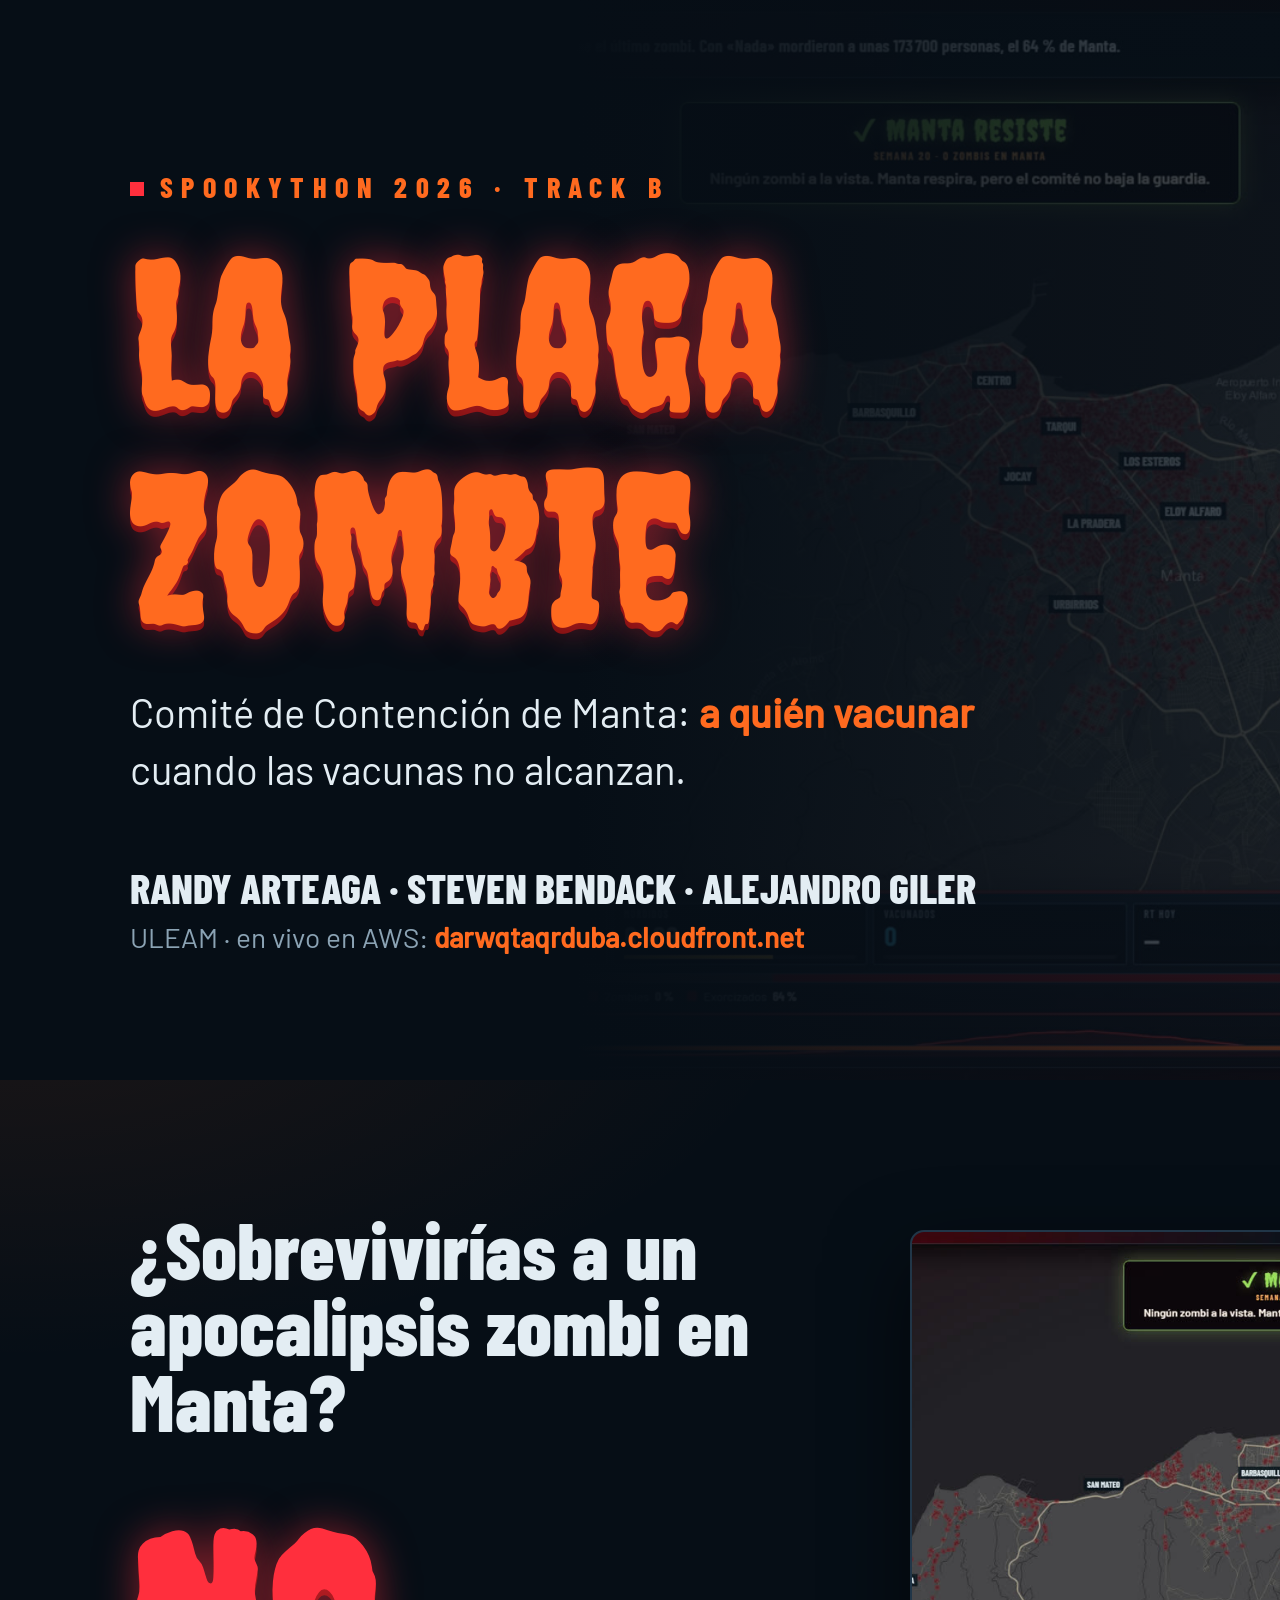
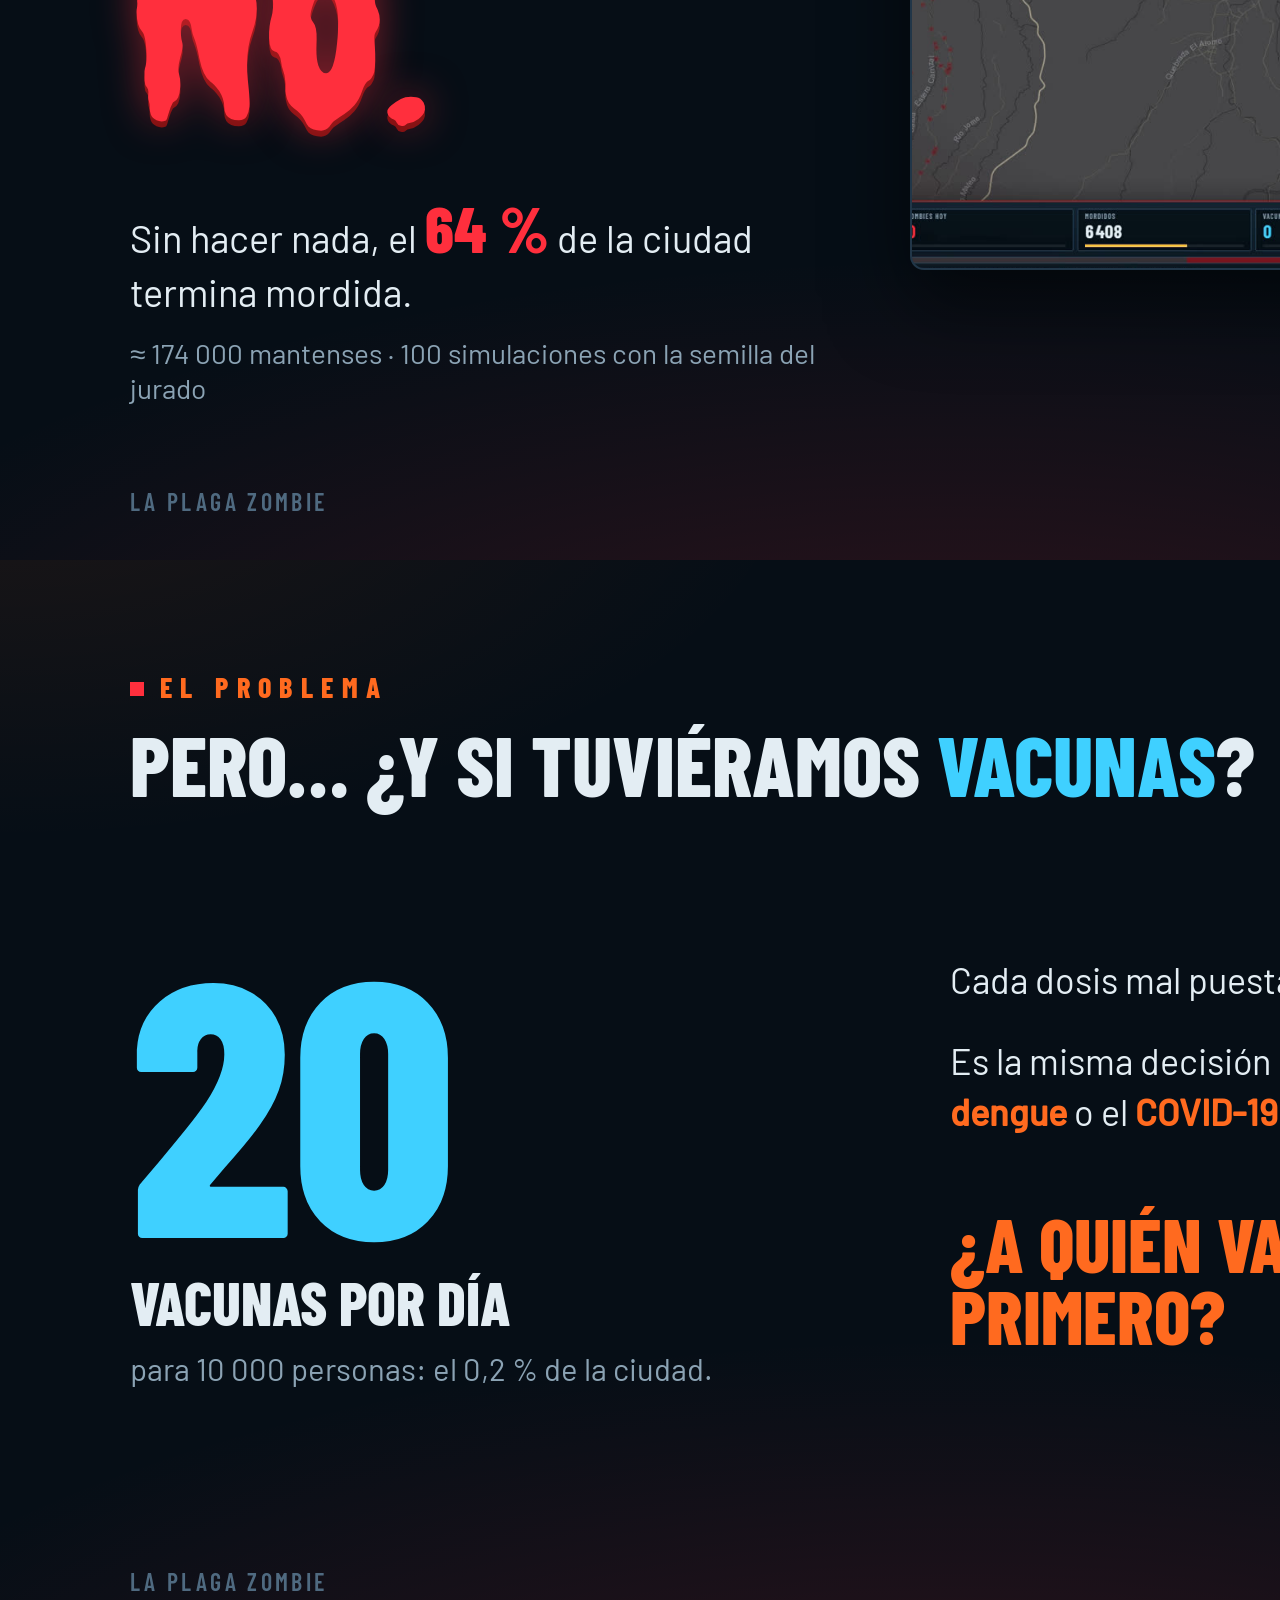
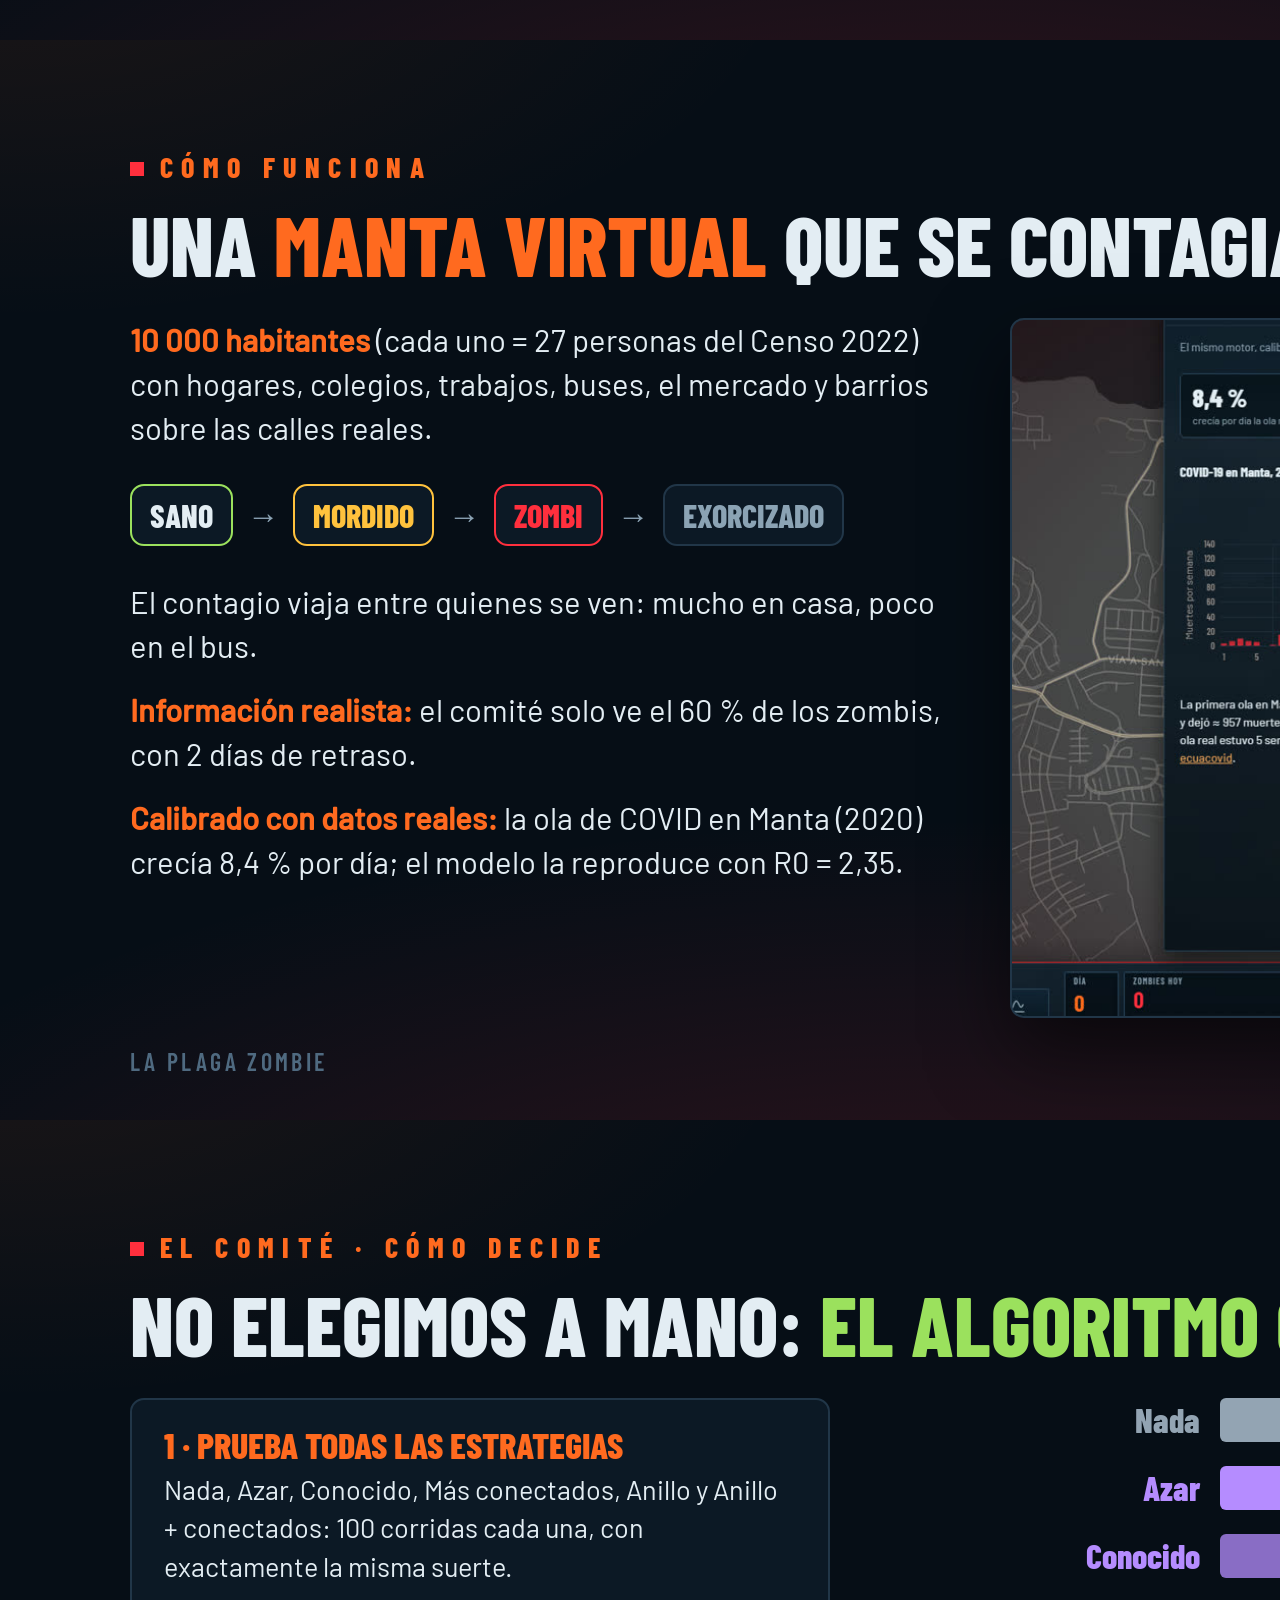
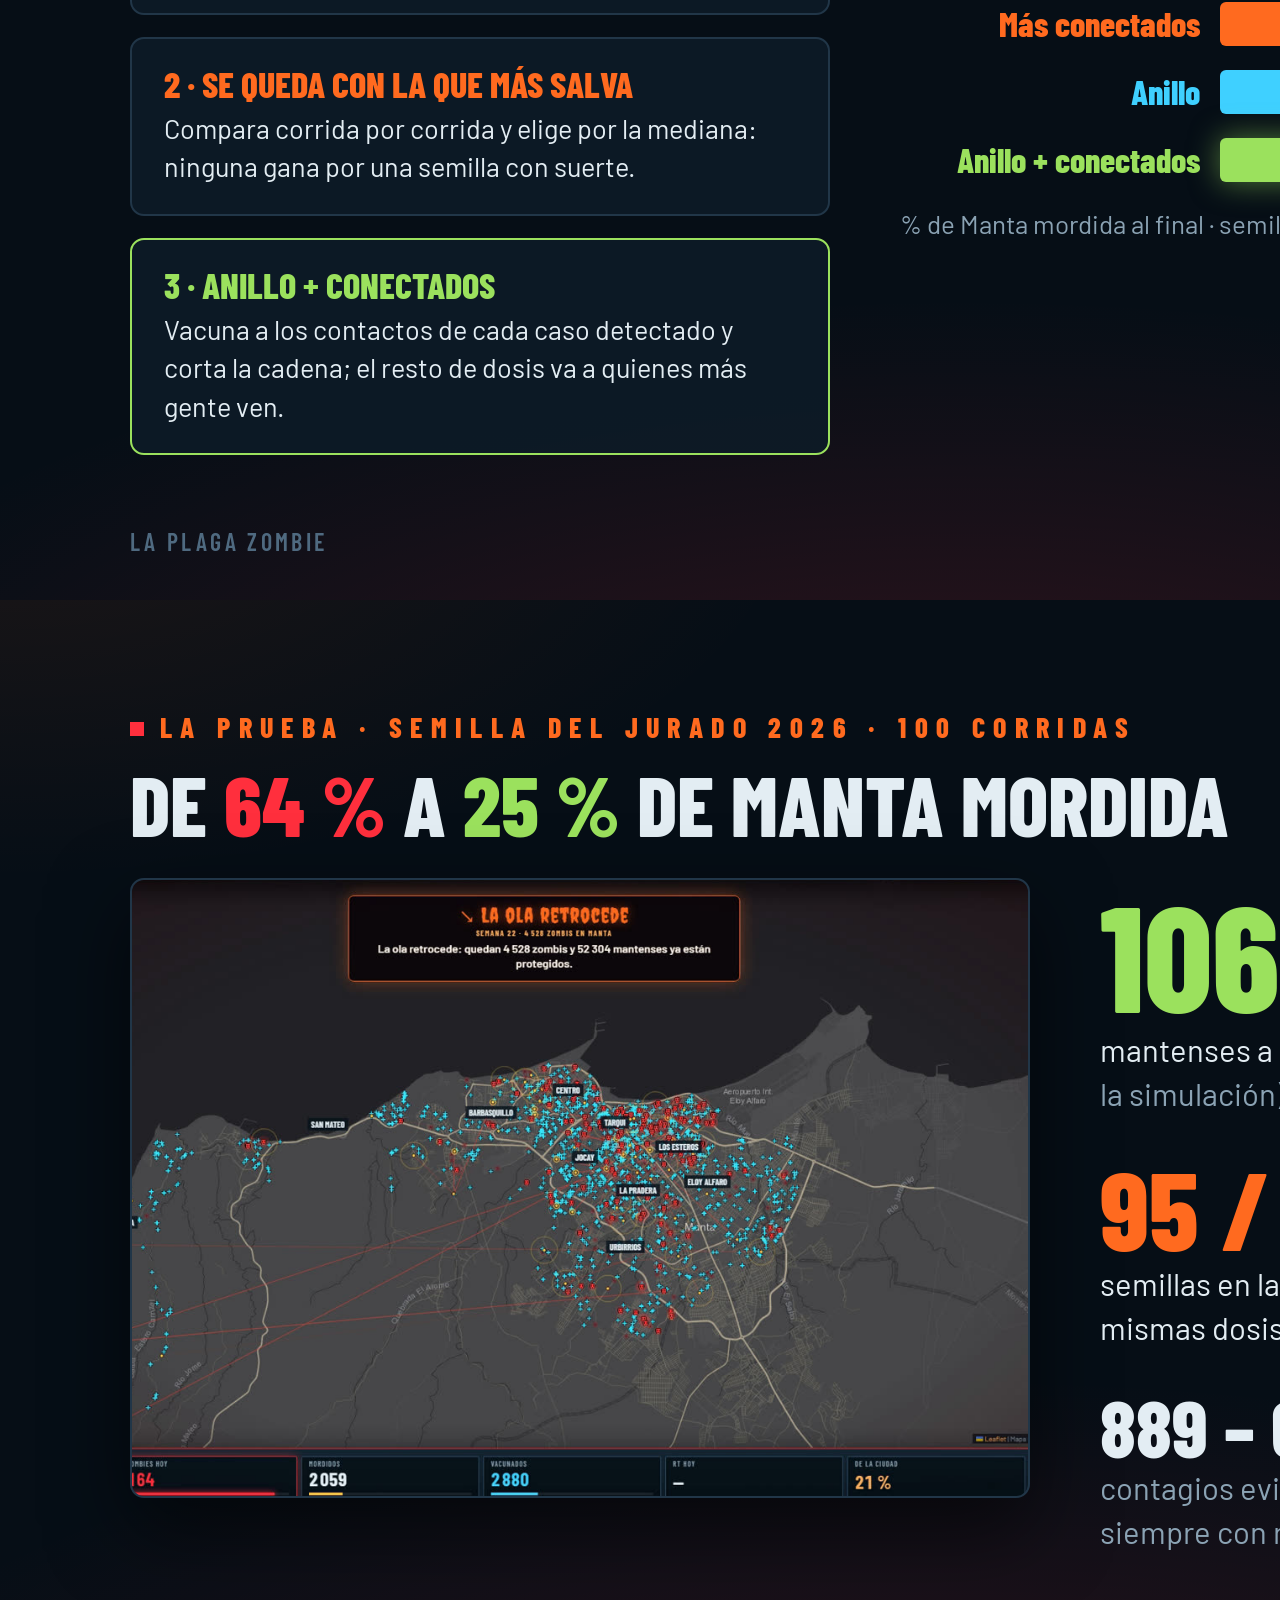
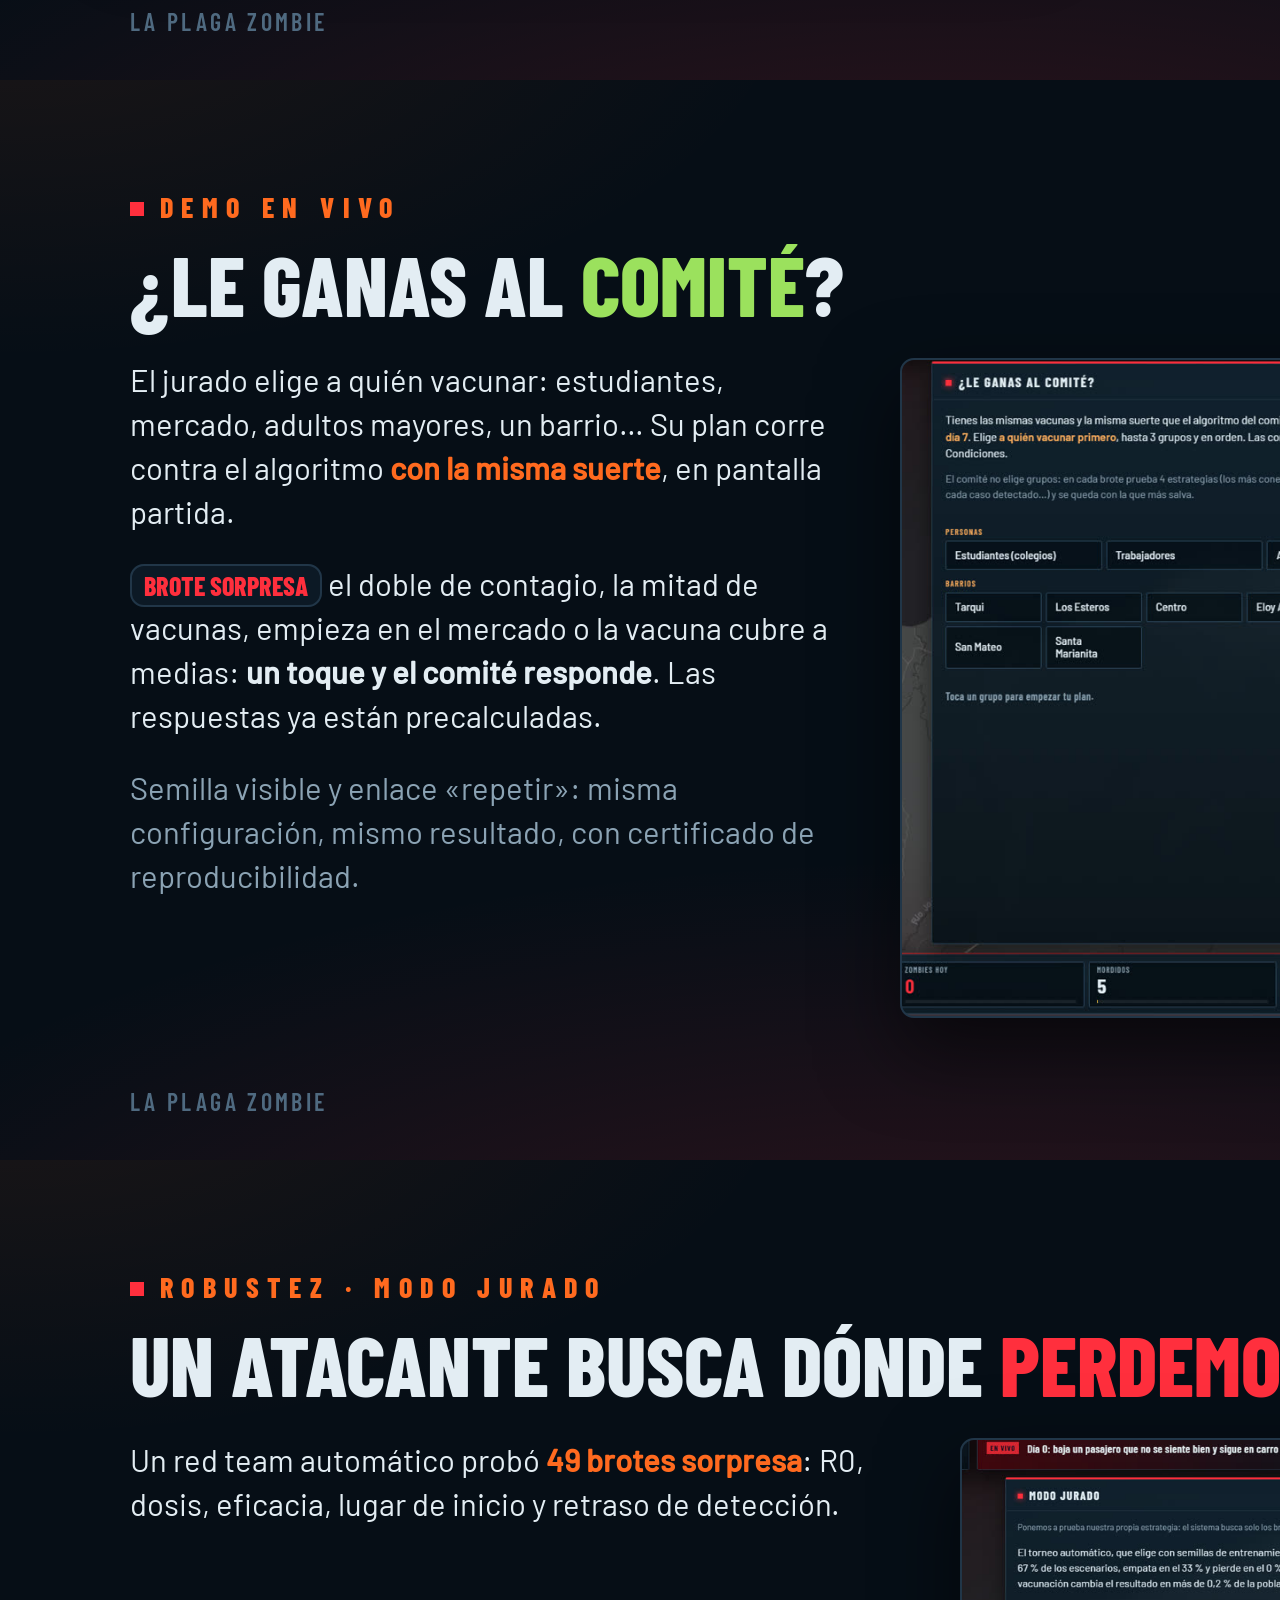
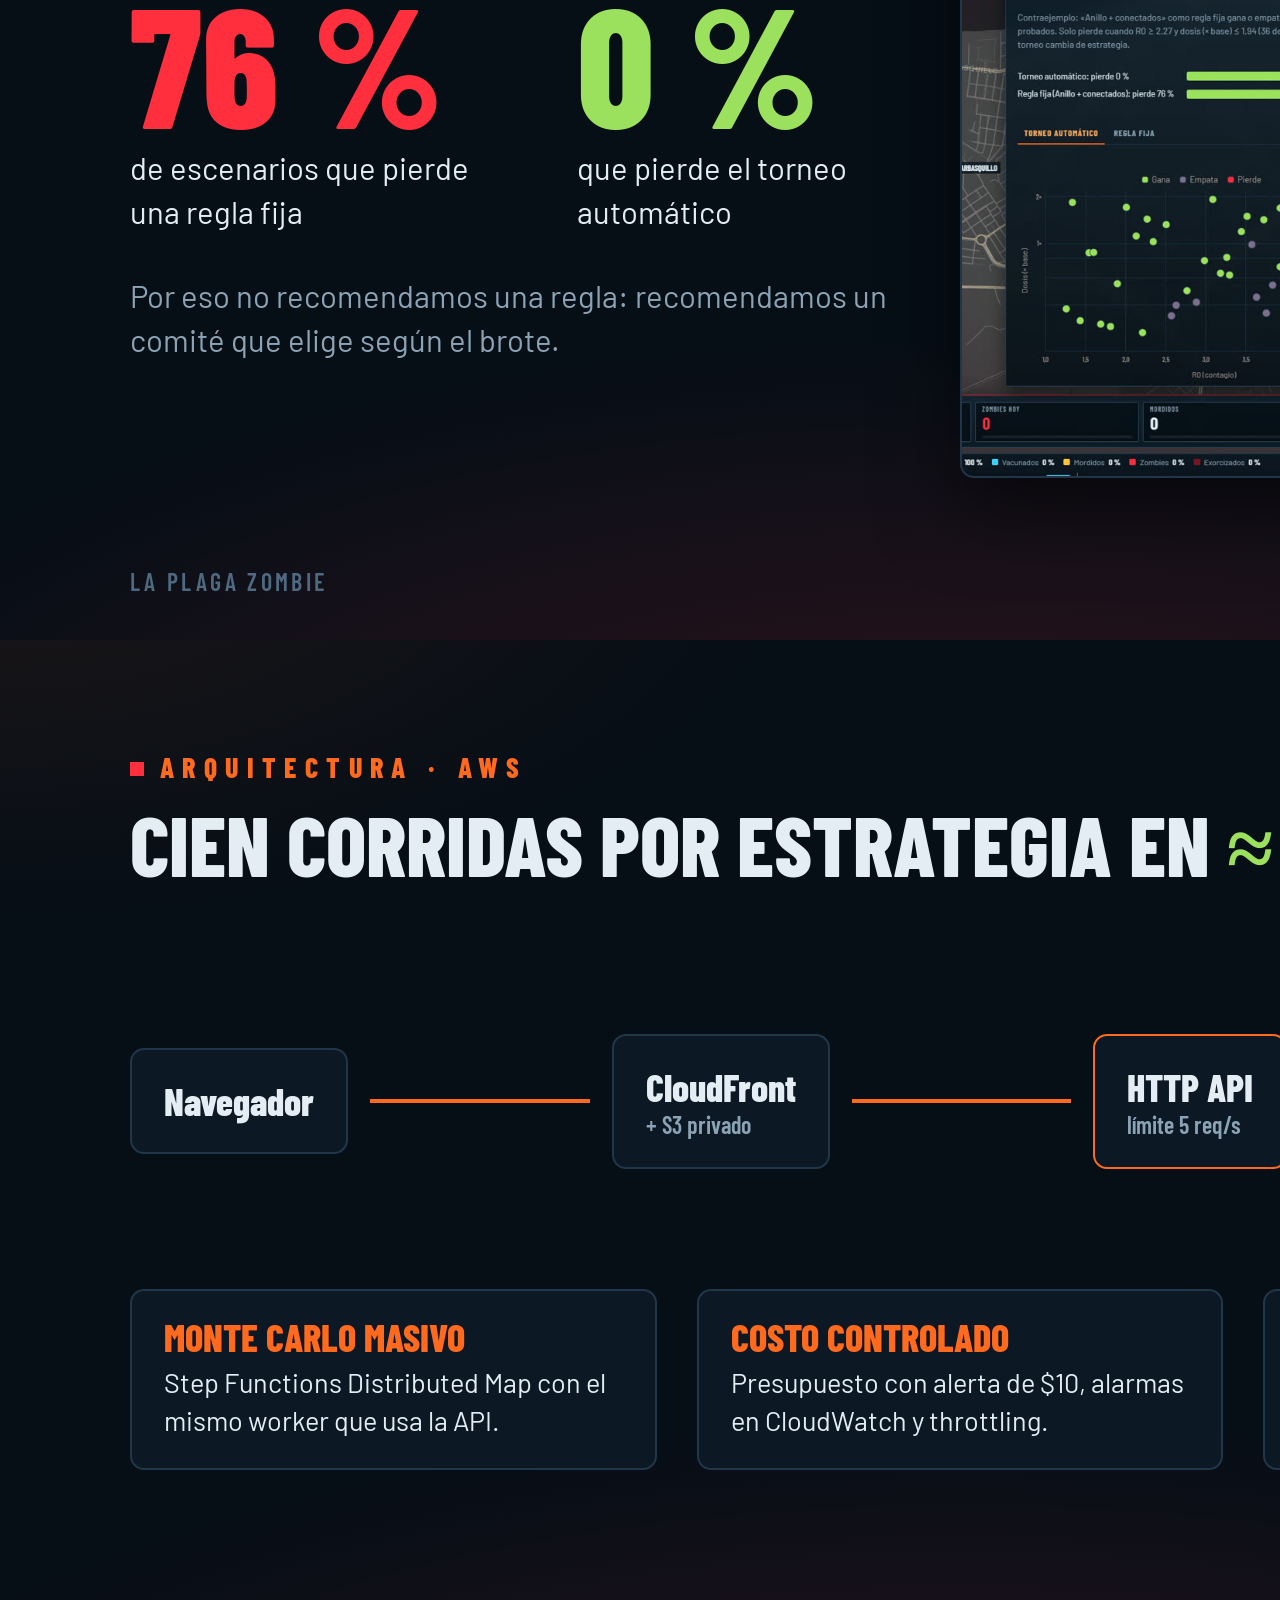
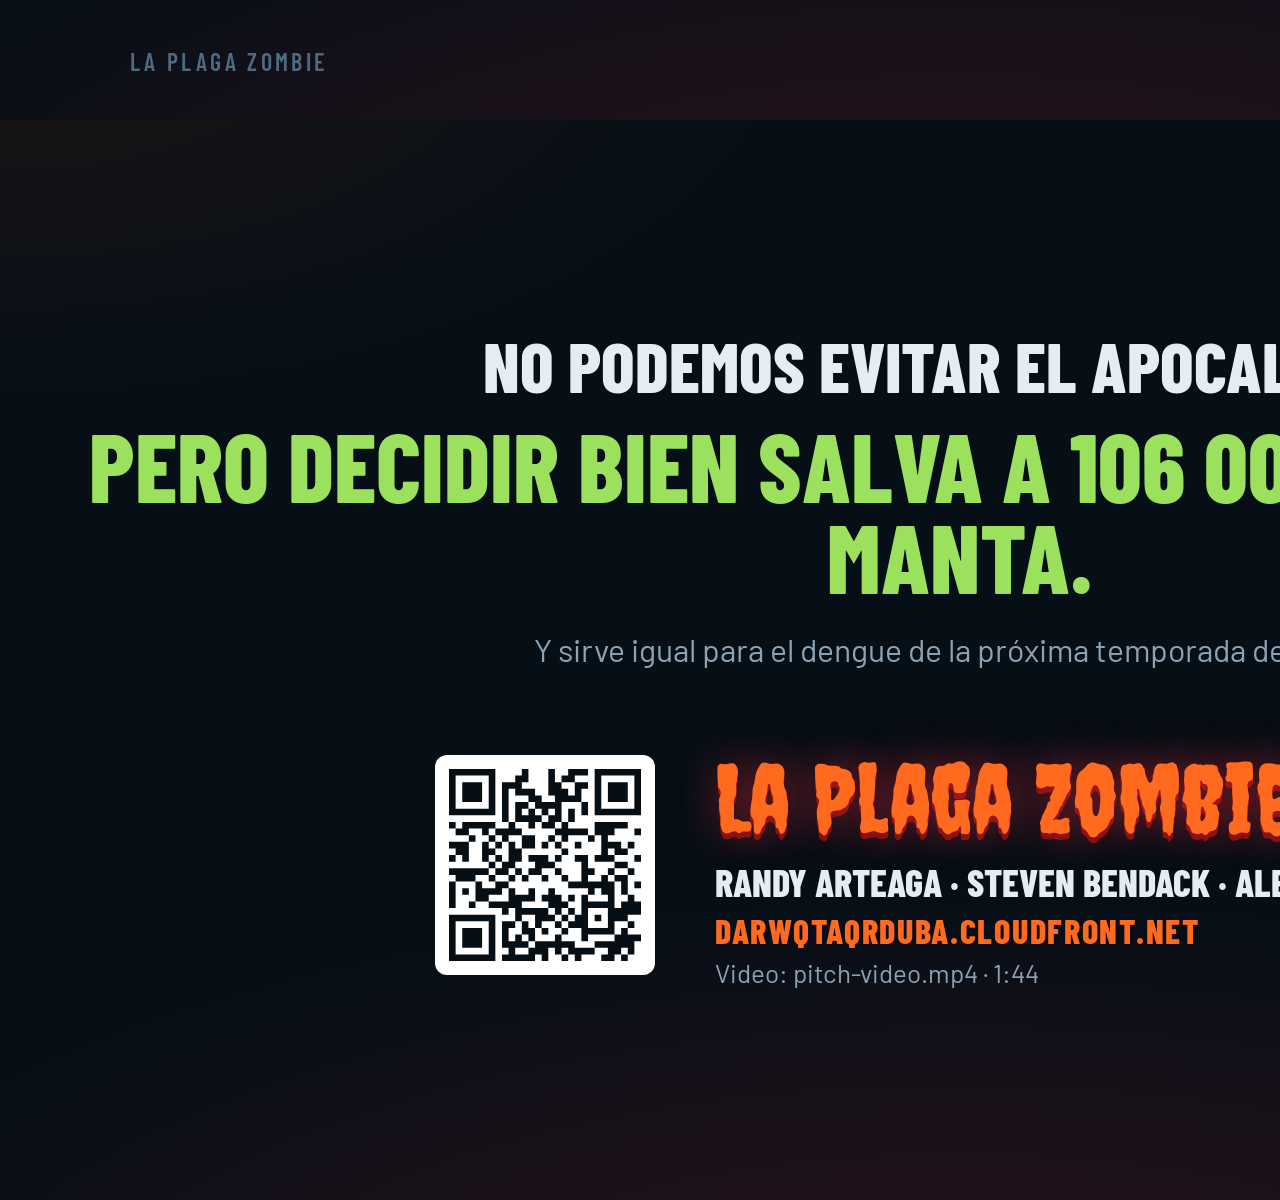
==== commit 2c6d3f90: "docs(pitch): lighter deck PDF, JPEG screenshots cut it from 4.3 MB to 1.7 MB" ====
--- a/docs/pitch/pitch.html
+++ b/docs/pitch/pitch.html
@@ -34,7 +34,7 @@
 
 <!-- 1 · portada -->
 <section class="s" style="padding:0">
-  <div class="shot" style="position:absolute;inset:0;border:0;border-radius:0;background-image:url('img/mapa_nada.png');opacity:.55"></div>
+  <div class="shot" style="position:absolute;inset:0;border:0;border-radius:0;background-image:url('img/mapa_nada.jpg');opacity:.55"></div>
   <div style="position:absolute;inset:0;background:linear-gradient(90deg,var(--night) 30%,rgba(6,14,22,.55) 65%,rgba(6,14,22,.2))"></div>
   <div style="position:absolute;left:130px;top:170px;width:1000px">
     <div class="eye">SpookyThon 2026 · Track B</div>
@@ -54,7 +54,7 @@
       <p class="p" style="font-size:38px;margin-top:20px">Sin hacer nada, el <b class="blood num" style="font-size:64px">64 %</b> de la ciudad termina mordida.</p>
       <p class="soft" style="font-size:28px;margin-top:16px">≈ 174 000 mantenses · 100 simulaciones con la semilla del jurado</p>
     </div>
-    <div class="shot" style="height:640px;margin-top:40px;background-image:url('img/mapa_nada.png');background-position:58% 40%;background-size:150%"></div>
+    <div class="shot" style="height:640px;margin-top:40px;background-image:url('img/mapa_nada.jpg');background-position:58% 40%;background-size:150%"></div>
   </div>
   <div class="foot"><span>La Plaga Zombie</span><span>02</span></div>
 </section>
@@ -95,7 +95,7 @@
       <p class="p" style="margin-top:20px"><b class="pump">Información realista:</b> el comité solo ve el 60 % de los zombis, con 2 días de retraso.</p>
       <p class="p" style="margin-top:20px"><b class="pump">Calibrado con datos reales:</b> la ola de COVID en Manta (2020) crecía 8,4 % por día; el modelo la reproduce con R0 = 2,35.</p>
     </div>
-    <div class="shot" style="height:700px;background-image:url('img/real.png');background-position:22% 52%;background-size:210%"></div>
+    <div class="shot" style="height:700px;background-image:url('img/real.jpg');background-position:22% 52%;background-size:210%"></div>
   </div>
   <div class="foot"><span>La Plaga Zombie</span><span>04</span></div>
 </section>
@@ -132,7 +132,7 @@
   <div class="eye">La prueba · semilla del jurado 2026 · 100 corridas</div>
   <h2>De <span class="blood">64 %</span> a <span class="ecto">25 %</span> de Manta mordida</h2>
   <div class="grid2" style="grid-template-columns:900px 1fr;gap:70px">
-    <div class="shot" style="height:620px;background-image:url('img/mapa_comite.png');background-position:58% 40%;background-size:150%"></div>
+    <div class="shot" style="height:620px;background-image:url('img/mapa_comite.jpg');background-position:58% 40%;background-size:150%"></div>
     <div style="display:flex;flex-direction:column;gap:36px">
       <div><div class="num ecto" style="font-size:150px">106 000</div><p class="p">mantenses a salvo frente a no hacer nada <span class="soft">(3 920 en la simulación)</span></p></div>
       <div><div class="num pump" style="font-size:110px">95 / 100</div><p class="p">semillas en las que le gana a vacunar al azar con las mismas dosis</p></div>
@@ -152,7 +152,7 @@
       <p class="p" style="margin-top:28px"><span class="card blood h" style="padding:4px 12px;font-size:26px">Brote sorpresa</span> el doble de contagio, la mitad de vacunas, empieza en el mercado o la vacuna cubre a medias: <b>un toque y el comité responde</b>. Las respuestas ya están precalculadas.</p>
       <p class="p soft" style="margin-top:28px">Semilla visible y enlace «repetir»: misma configuración, mismo resultado, con certificado de reproducibilidad.</p>
     </div>
-    <div class="shot" style="height:660px;background-image:url('img/challenge.png');background-position:50% 46%;background-size:160%"></div>
+    <div class="shot" style="height:660px;background-image:url('img/challenge.jpg');background-position:50% 46%;background-size:160%"></div>
   </div>
   <div class="foot"><span>La Plaga Zombie</span><span>07</span></div>
 </section>
@@ -170,7 +170,7 @@
       </div>
       <p class="p soft" style="margin-top:40px">Por eso no recomendamos una regla: recomendamos un comité que elige según el brote.</p>
     </div>
-    <div class="shot" style="height:640px;background-image:url('img/jury.png');background-position:52% 34%;background-size:150%"></div>
+    <div class="shot" style="height:640px;background-image:url('img/jury.jpg');background-position:52% 34%;background-size:150%"></div>
   </div>
   <div class="foot"><span>La Plaga Zombie</span><span>08</span></div>
 </section>
